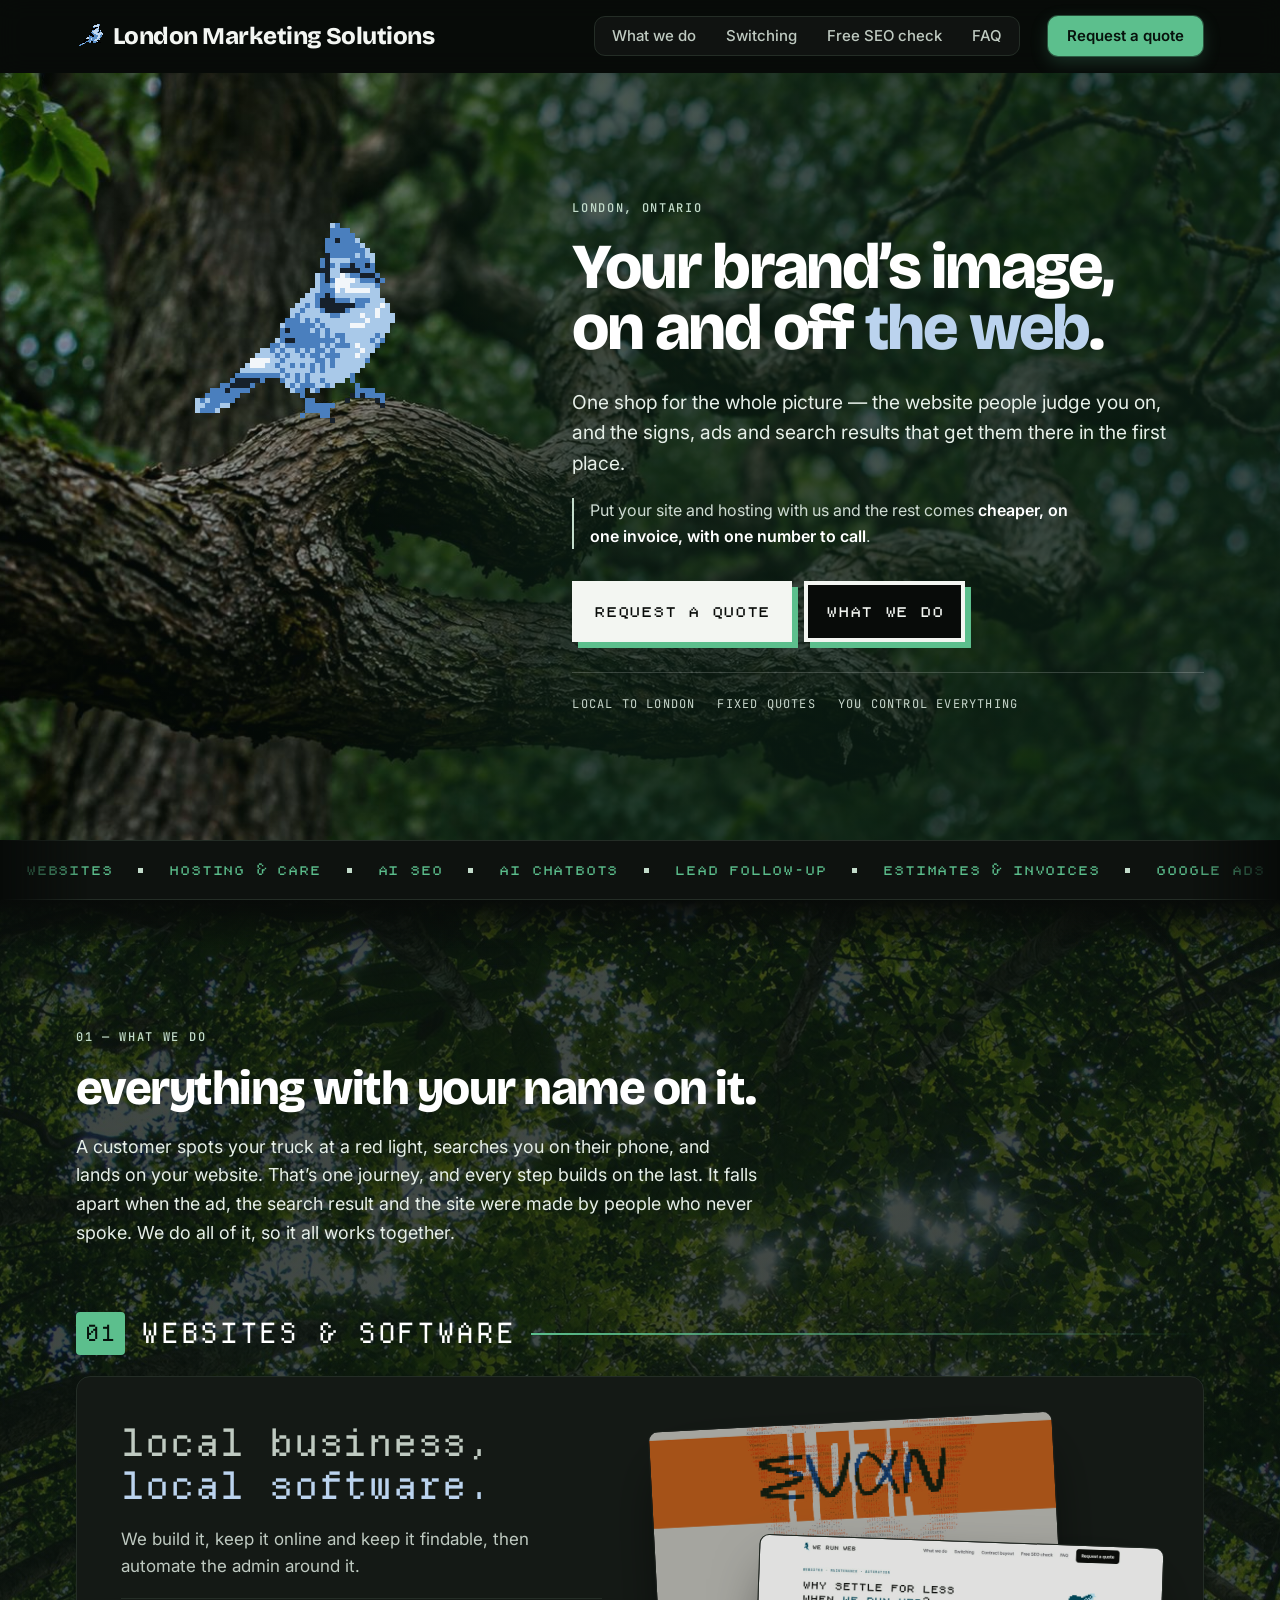
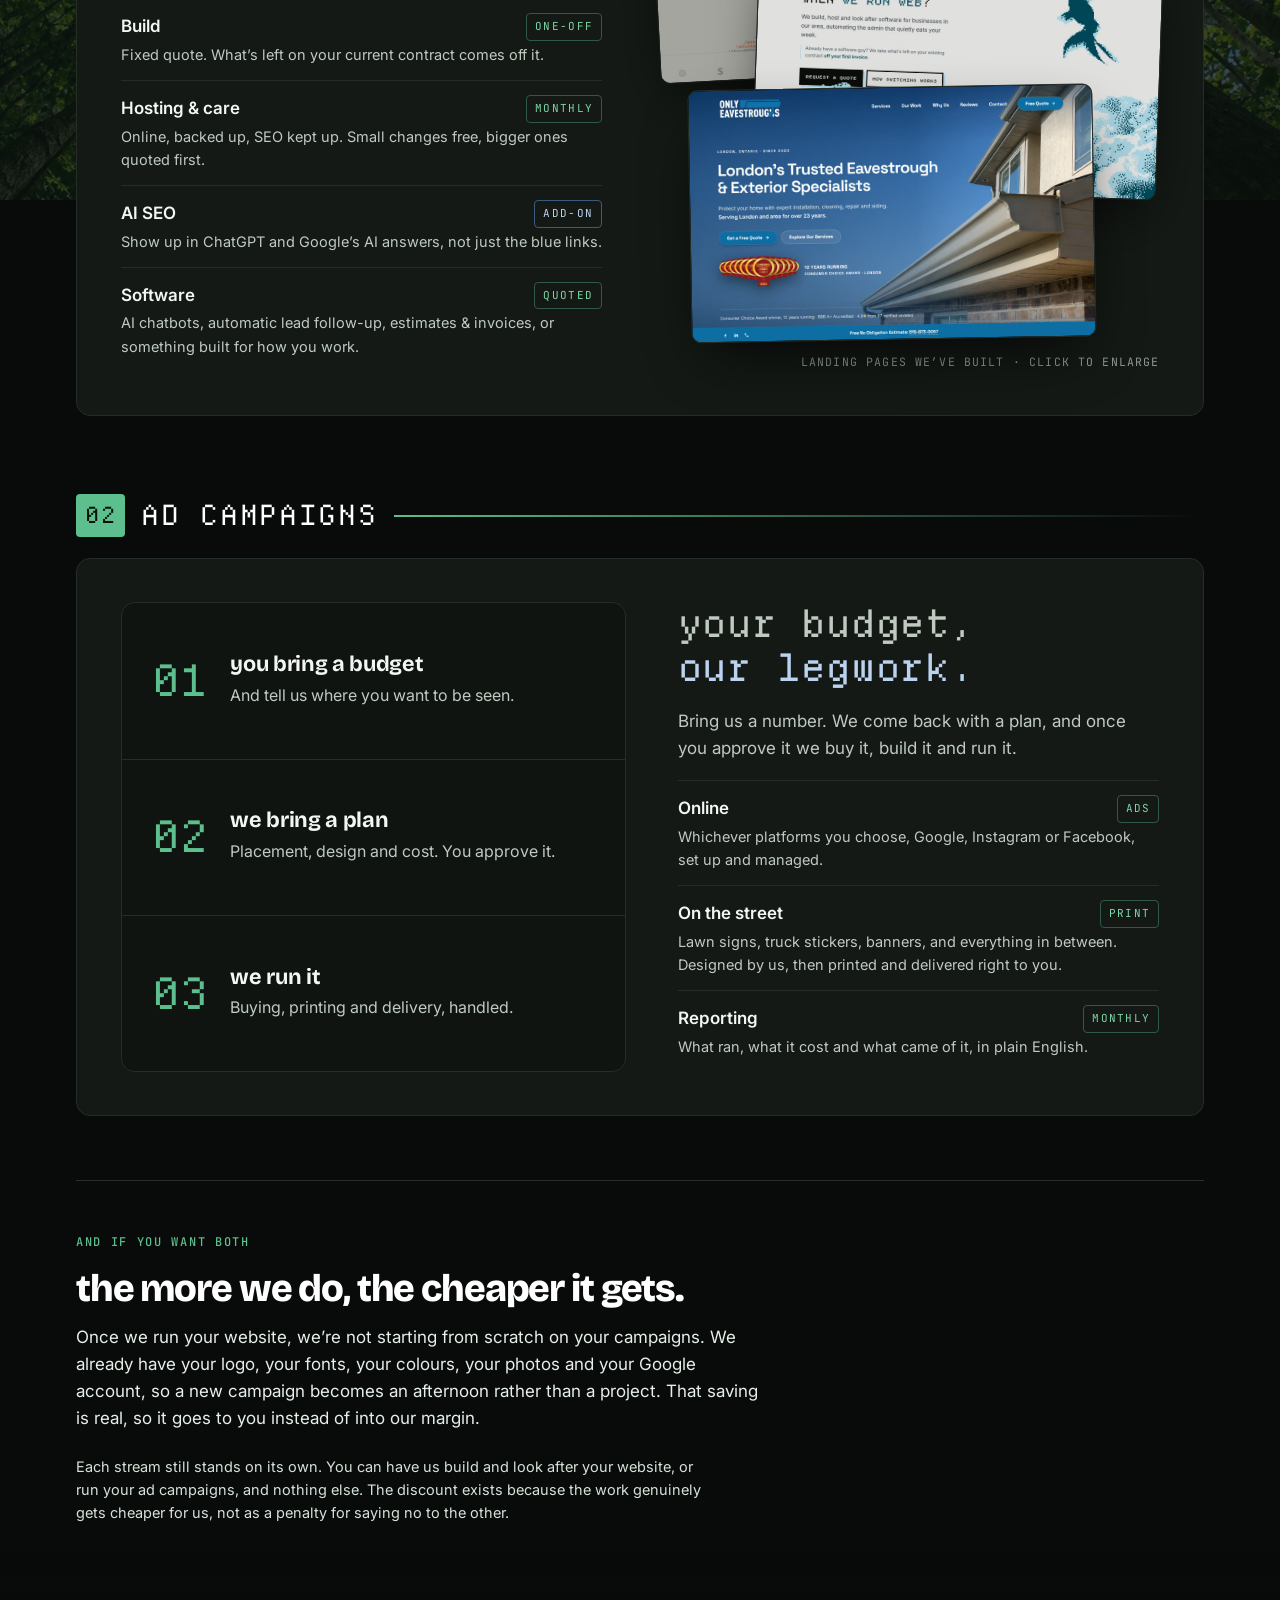
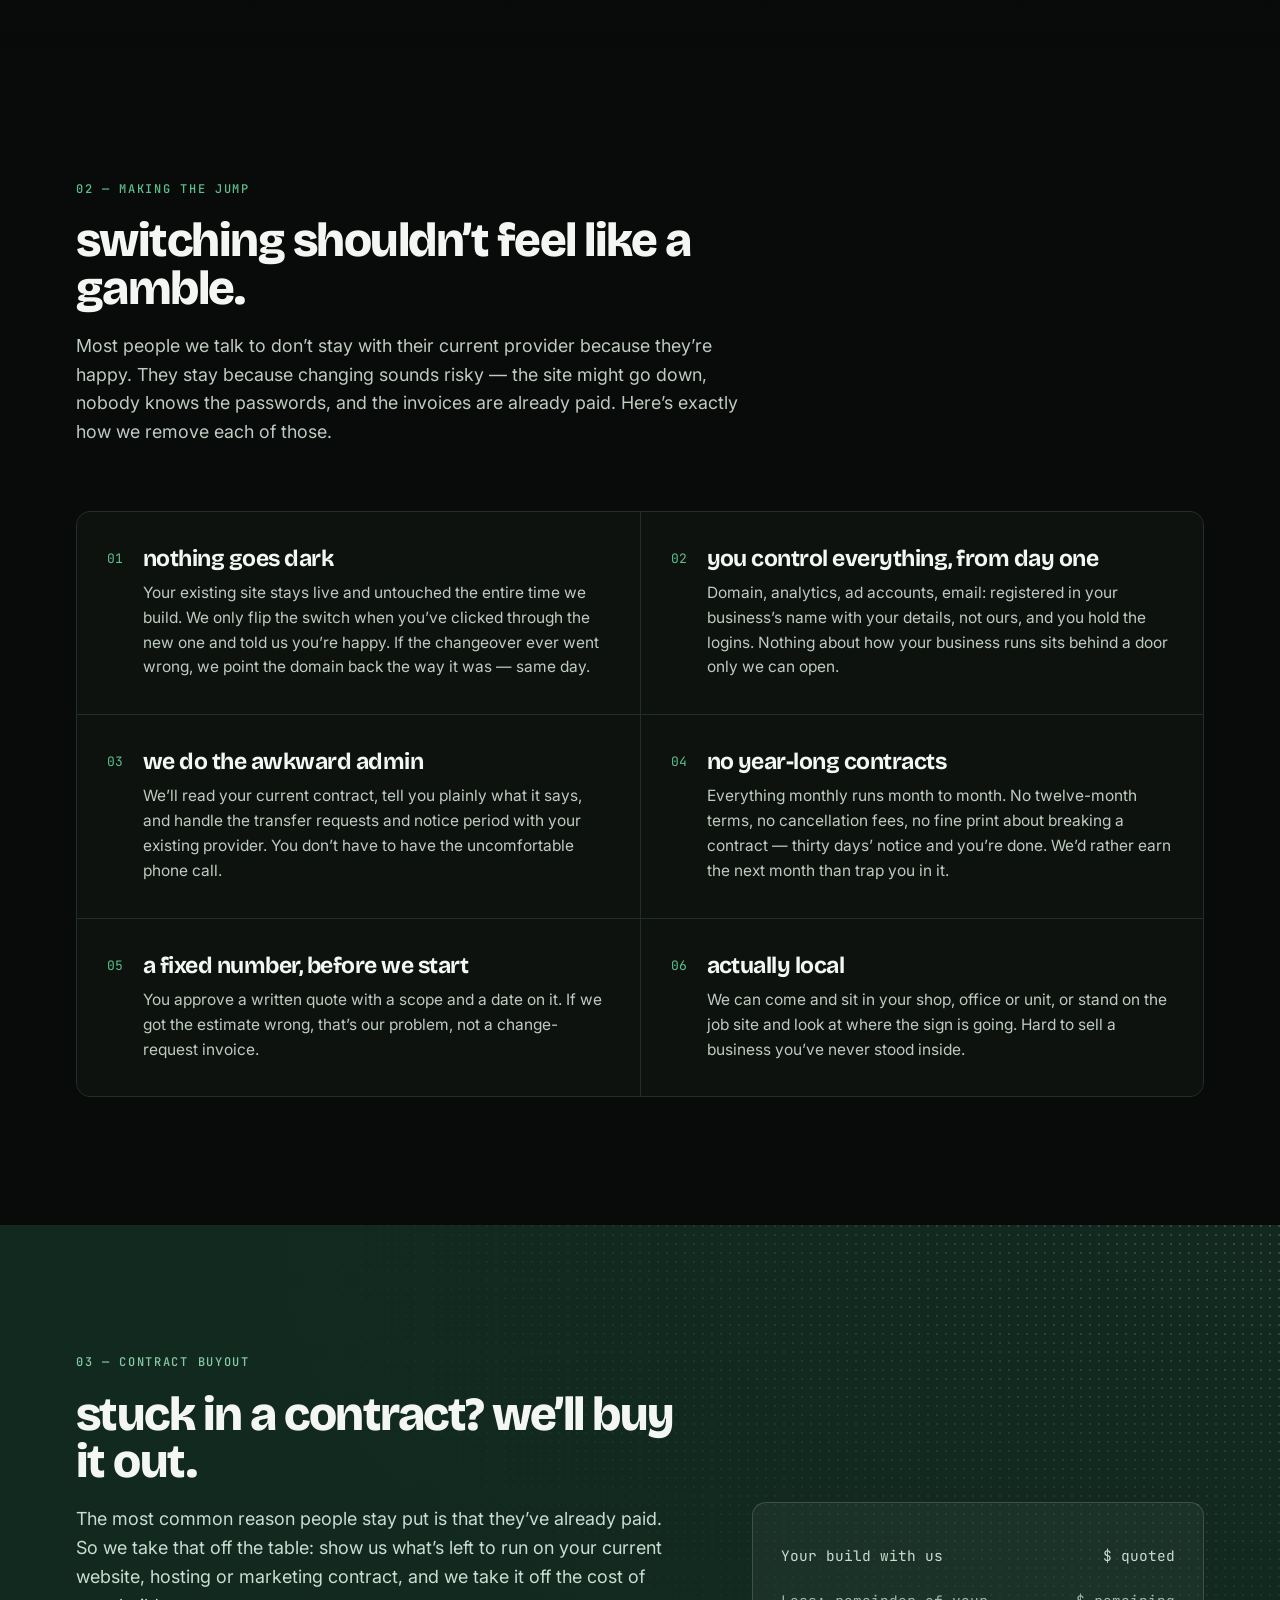
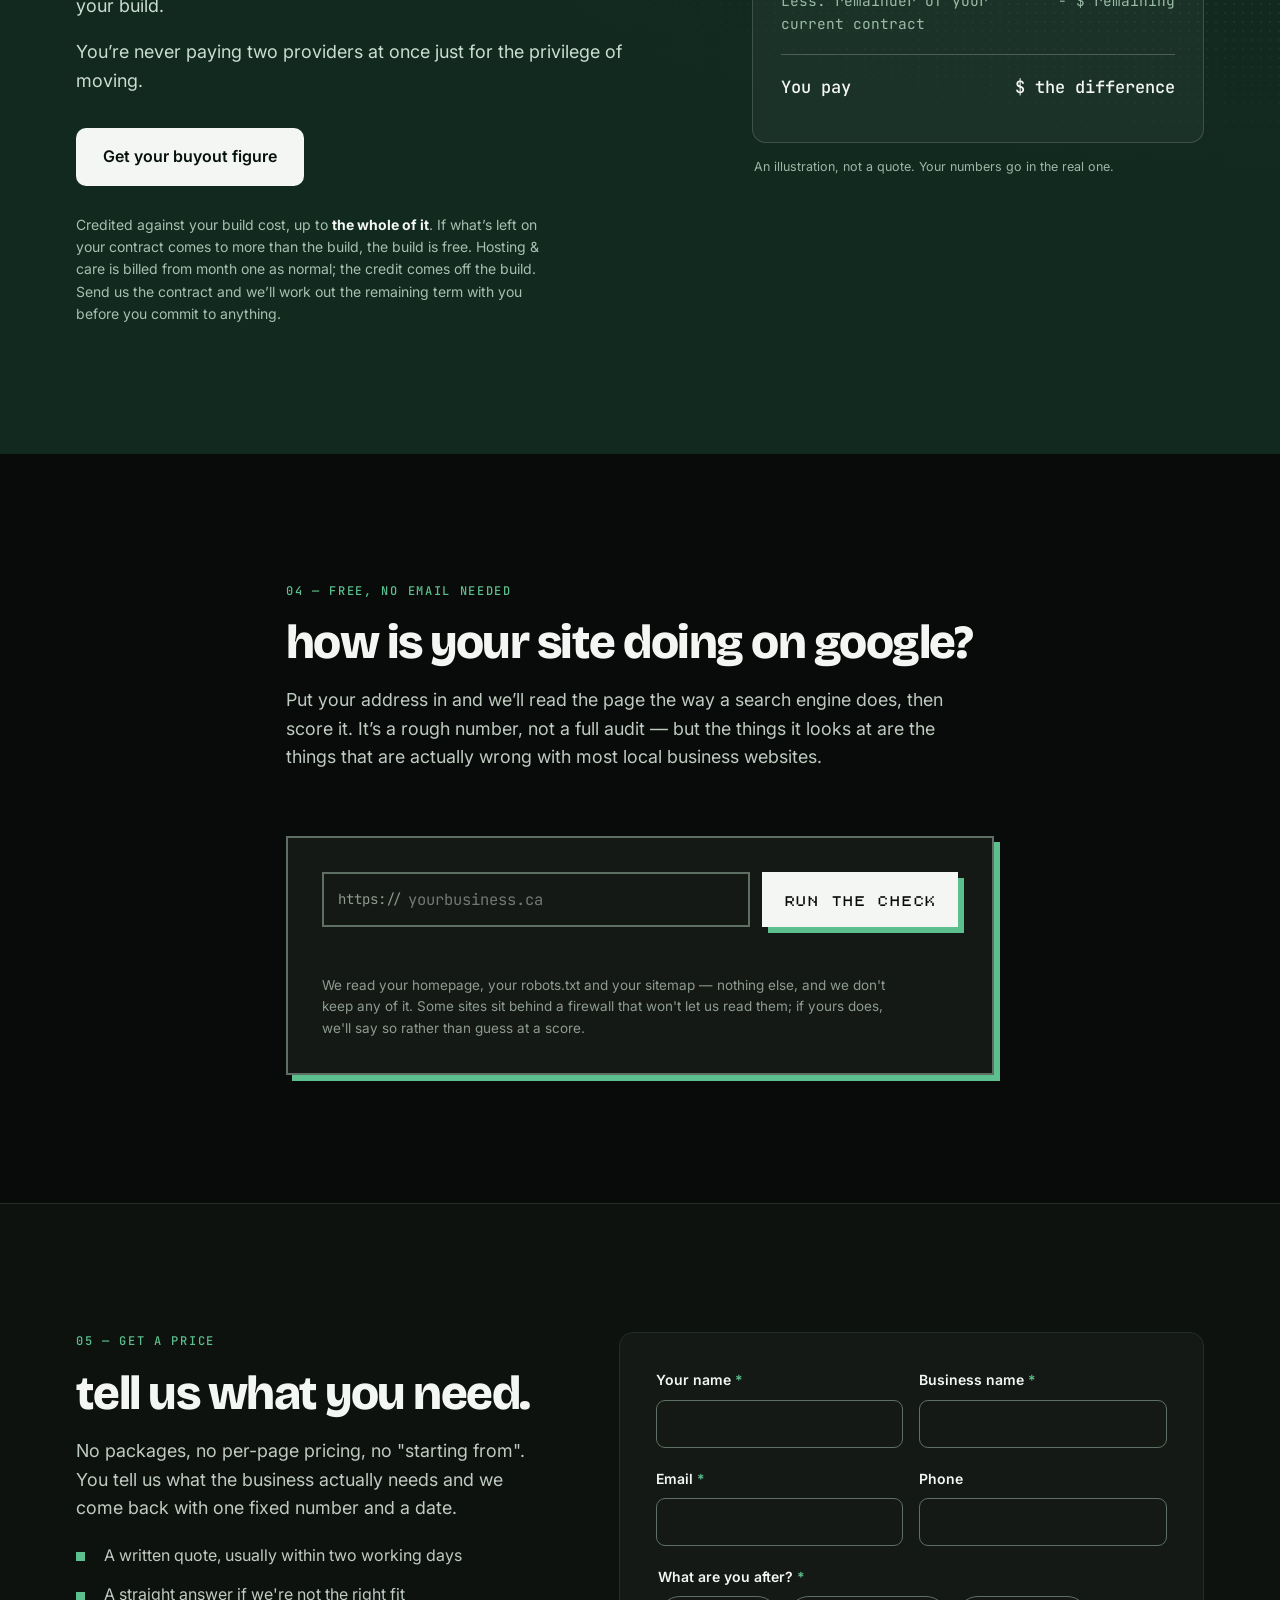
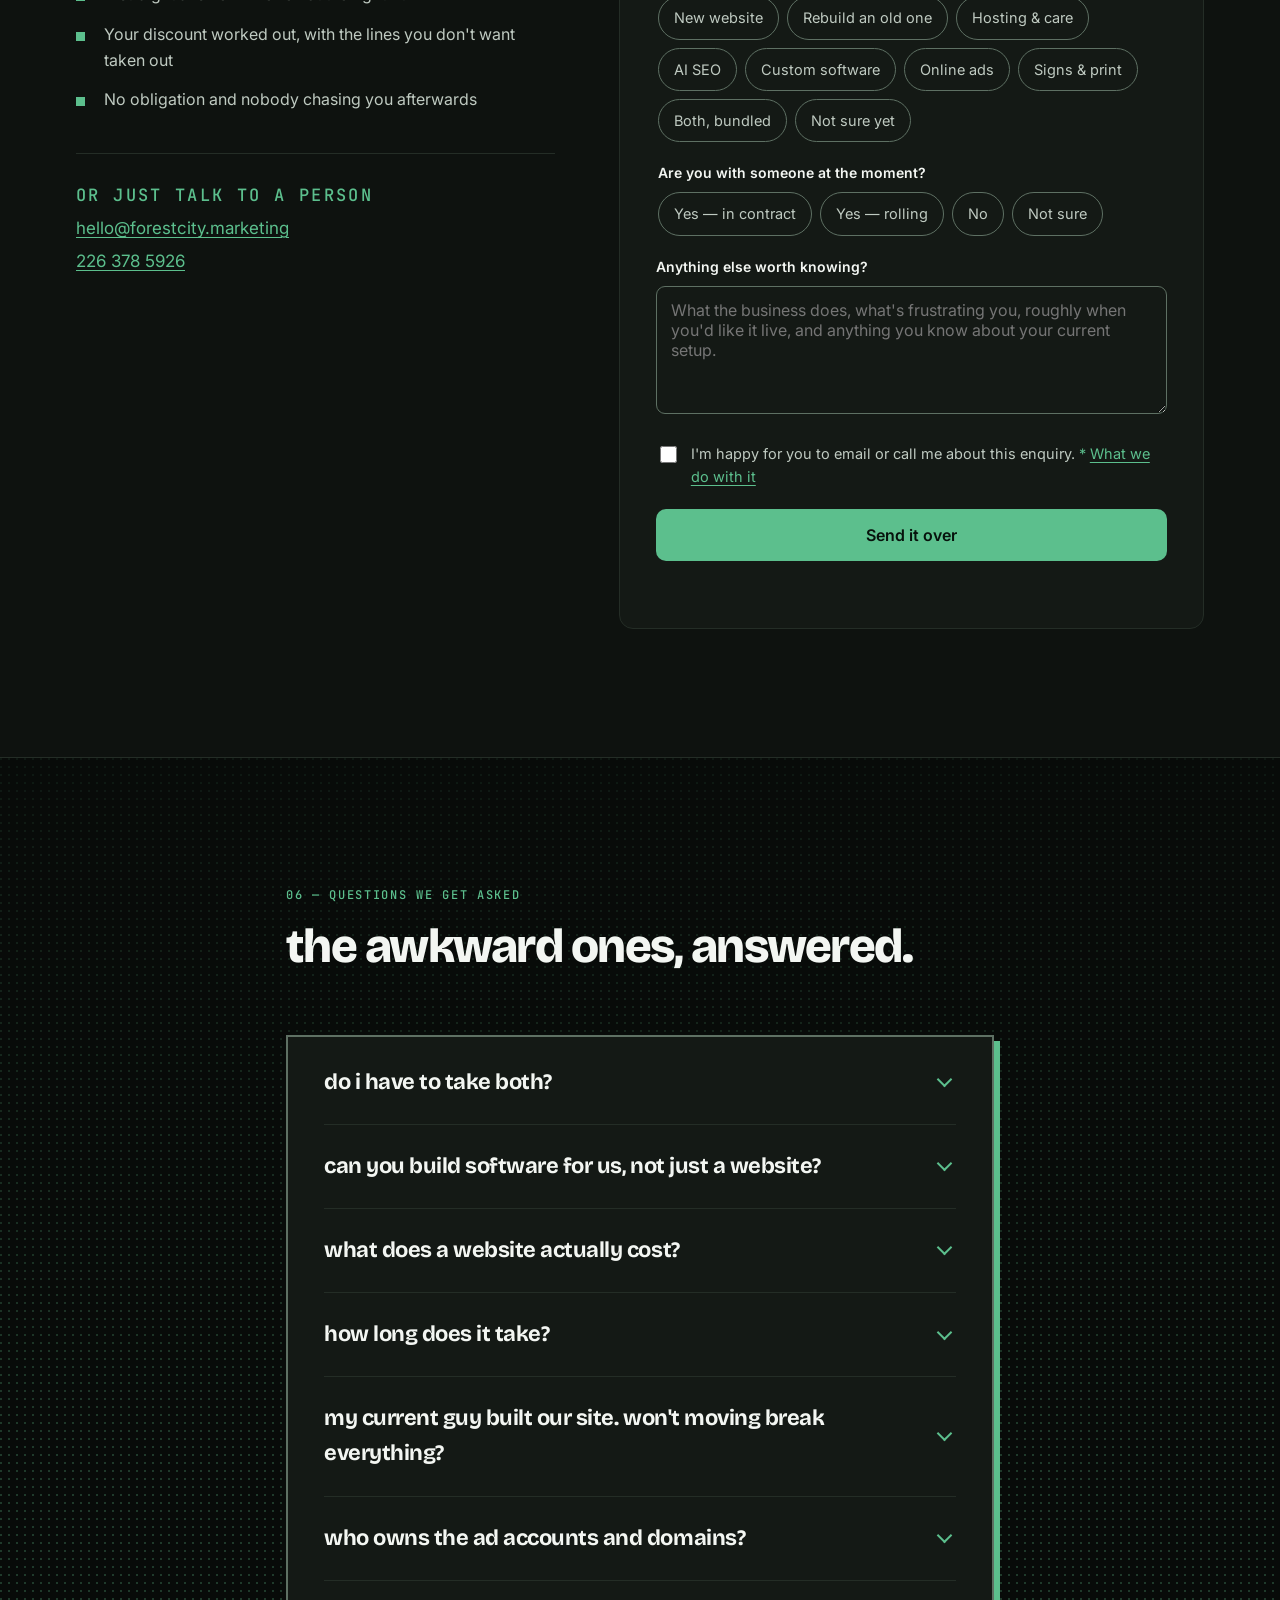
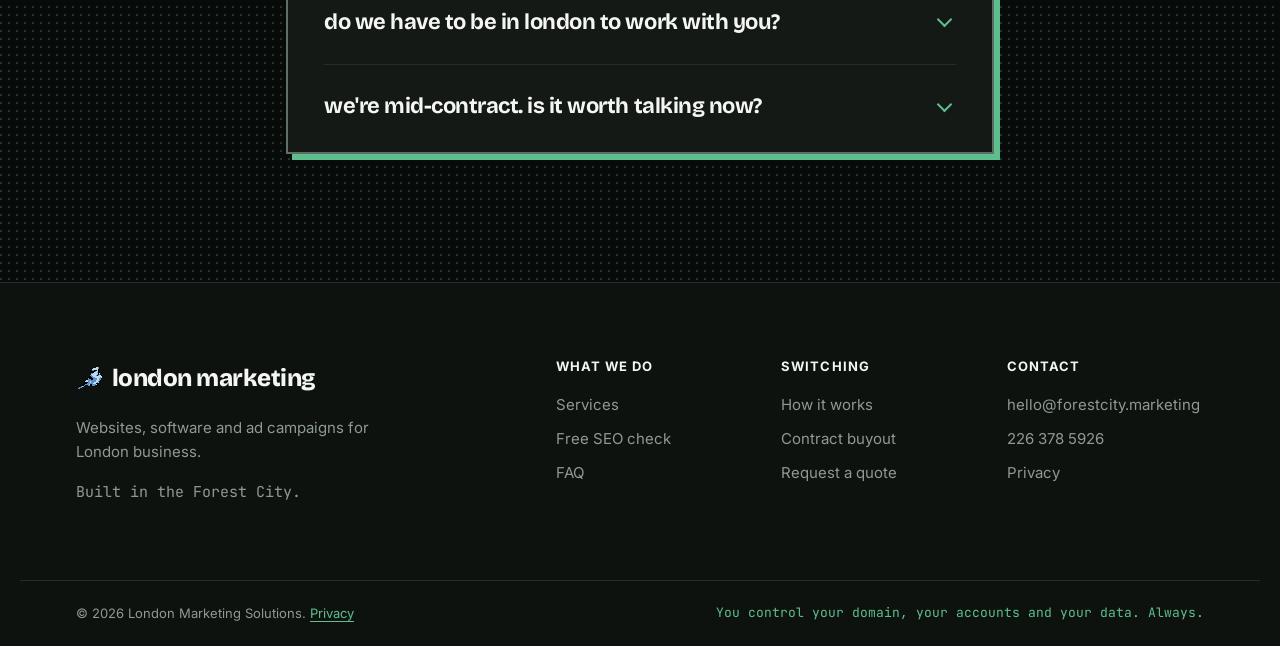
==== index.html @ c3f951a1 "Rebuild "what we do" around the two service streams The five service cards become two labelled strea" ====
<!DOCTYPE html>
<html lang="en">
<head>
<meta charset="utf-8">
<meta name="viewport" content="width=device-width, initial-scale=1">
<title>London Marketing Solutions — Websites, software &amp; ad campaigns in London, Ontario</title>
<meta name="description" content="Websites, hosting and custom software, plus ad campaigns online and on the street. Built and run from London, Ontario.">
<link rel="canonical" href="https://londonmarketingsolutions.ca/">

<meta property="og:title" content="London Marketing Solutions — on and off the web">
<meta property="og:description" content="Websites, hosting and software for London businesses, and the ad campaigns that send people to them, online or on the street. Take both and it gets cheaper.">
<meta property="og:type" content="website">
<meta property="og:url" content="https://londonmarketingsolutions.ca/">
<meta property="og:site_name" content="London Marketing Solutions">
<meta property="og:locale" content="en_CA">
<!-- Built by assets/img/src/make-og.sh, not by hand. The branch photo the
     hero uses, the same veil grade over it, the brand mark read straight out
     of this file's own <svg>, and the wordmark set in Departure Mono. Rerun
     that script if any of those change. -->
<meta property="og:image" content="https://londonmarketingsolutions.ca/assets/img/og.jpg">
<meta property="og:image:width" content="1200">
<meta property="og:image:height" content="630">
<meta property="og:image:alt" content="London Marketing Solutions — a pixel blue jay perched on an oak branch, over the words London Marketing Solutions, London, Ontario.">
<meta name="twitter:card" content="summary_large_image">

<!-- Structured data. The checker further down this page scores other people
     on having this ("Business markup", 8 points) and it would be a poor look
     to fail our own test.

     ProfessionalService rather than LocalBusiness: we go to the client, we do
     not have a shop anyone walks into. For the same reason the address has a
     locality and a province but no street — a service-area business is meant
     to leave the street out rather than publish a home address, and Google
     treats areaServed as the signal that matters.

     SWAP ON INCORPORATION: add "legalName": "London Marketing Solutions Ltd."
     once the certificate is in hand. "name" stays London Marketing Solutions,
     without the "Ltd." — that is the trading name and what people search
     for, and the corporation does not exist yet. -->
<script type="application/ld+json">
{
  "@context": "https://schema.org",
  "@type": "ProfessionalService",
  "@id": "https://londonmarketingsolutions.ca/#business",
  "name": "London Marketing Solutions",
  "description": "Websites, hosting and custom software, plus ad campaigns online and on the street, for businesses in London, Ontario.",
  "url": "https://londonmarketingsolutions.ca/",
  "image": "https://londonmarketingsolutions.ca/assets/img/og.jpg",
  "email": "hello@forestcity.marketing",
  "telephone": "+1-226-378-5926",
  "priceRange": "$$",
  "address": {
    "@type": "PostalAddress",
    "addressLocality": "London",
    "addressRegion": "ON",
    "addressCountry": "CA"
  },
  "areaServed": {
    "@type": "City",
    "name": "London",
    "containedInPlace": { "@type": "AdministrativeArea", "name": "Ontario, Canada" }
  },
  "knowsAbout": [
    "Web design", "Web hosting", "Search engine optimisation", "AI search optimisation",
    "Custom business software", "AI chatbots", "Google Ads", "Social media advertising",
    "Signs and vehicle graphics"
  ],
  "hasOfferCatalog": {
    "@type": "OfferCatalog",
    "name": "What we do",
    "itemListElement": [
      { "@type": "Offer", "itemOffered": { "@type": "Service", "name": "Website design and build" } },
      { "@type": "Offer", "itemOffered": { "@type": "Service", "name": "Hosting and care" } },
      { "@type": "Offer", "itemOffered": { "@type": "Service", "name": "AI SEO" } },
      { "@type": "Offer", "itemOffered": { "@type": "Service", "name": "Custom software and automation" } },
      { "@type": "Offer", "itemOffered": { "@type": "Service", "name": "Online ad campaigns" } },
      { "@type": "Offer", "itemOffered": { "@type": "Service", "name": "Sign and print campaigns" } }
    ]
  }
}
</script>

<link rel="icon" href="data:image/svg+xml,%3Csvg xmlns='http://www.w3.org/2000/svg' viewBox='0 0 26 27'%3E%3Cg fill='%23C2D9F0'%3E%3Crect x='20' y='2' width='2' height='1'/%3E%3Crect x='17' y='3' width='5' height='1'/%3E%3Crect x='16' y='4' width='6' height='1'/%3E%3Crect x='21' y='5' width='1' height='1'/%3E%3Crect x='20' y='6' width='2' height='1'/%3E%3Crect x='18' y='7' width='3' height='1'/%3E%3Crect x='17' y='8' width='5' height='1'/%3E%3Crect x='23' y='8' width='1' height='1'/%3E%3Crect x='15' y='9' width='6' height='1'/%3E%3Crect x='16' y='10' width='4' height='1'/%3E%3Crect x='23' y='10' width='2' height='1'/%3E%3Crect x='17' y='11' width='9' height='1'/%3E%3Crect x='19' y='12' width='5' height='1'/%3E%3Crect x='25' y='12' width='1' height='1'/%3E%3Crect x='21' y='13' width='2' height='1'/%3E%3Crect x='21' y='14' width='2' height='1'/%3E%3Crect x='10' y='15' width='2' height='1'/%3E%3Crect x='20' y='15' width='3' height='1'/%3E%3Crect x='9' y='16' width='3' height='1'/%3E%3Crect x='14' y='16' width='1' height='1'/%3E%3Crect x='20' y='16' width='2' height='1'/%3E%3Crect x='14' y='17' width='1' height='1'/%3E%3Crect x='18' y='17' width='3' height='1'/%3E%3Crect x='22' y='17' width='1' height='1'/%3E%3Crect x='17' y='18' width='3' height='1'/%3E%3Crect x='13' y='19' width='1' height='1'/%3E%3Crect x='20' y='19' width='1' height='1'/%3E%3Crect x='6' y='21' width='1' height='1'/%3E%3C/g%3E%3Cg fill='%235A8FC7'%3E%3Crect x='22' y='2' width='1' height='1'/%3E%3Crect x='22' y='3' width='1' height='1'/%3E%3Crect x='16' y='5' width='2' height='1'/%3E%3Crect x='19' y='6' width='1' height='1'/%3E%3Crect x='21' y='7' width='1' height='1'/%3E%3Crect x='15' y='8' width='2' height='1'/%3E%3Crect x='21' y='9' width='1' height='1'/%3E%3Crect x='23' y='9' width='1' height='1'/%3E%3Crect x='14' y='10' width='2' height='1'/%3E%3Crect x='20' y='10' width='1' height='1'/%3E%3Crect x='22' y='10' width='1' height='1'/%3E%3Crect x='15' y='11' width='2' height='1'/%3E%3Crect x='16' y='12' width='3' height='1'/%3E%3Crect x='24' y='12' width='1' height='1'/%3E%3Crect x='12' y='13' width='1' height='1'/%3E%3Crect x='17' y='13' width='4' height='1'/%3E%3Crect x='23' y='13' width='2' height='1'/%3E%3Crect x='12' y='14' width='3' height='1'/%3E%3Crect x='17' y='14' width='4' height='1'/%3E%3Crect x='23' y='14' width='2' height='1'/%3E%3Crect x='12' y='15' width='8' height='1'/%3E%3Crect x='23' y='15' width='1' height='1'/%3E%3Crect x='12' y='16' width='2' height='1'/%3E%3Crect x='15' y='16' width='5' height='1'/%3E%3Crect x='22' y='16' width='1' height='1'/%3E%3Crect x='12' y='17' width='2' height='1'/%3E%3Crect x='15' y='17' width='3' height='1'/%3E%3Crect x='21' y='17' width='1' height='1'/%3E%3Crect x='11' y='18' width='6' height='1'/%3E%3Crect x='9' y='19' width='4' height='1'/%3E%3Crect x='16' y='19' width='4' height='1'/%3E%3Crect x='8' y='20' width='1' height='1'/%3E%3Crect x='12' y='20' width='2' height='1'/%3E%3Crect x='16' y='20' width='3' height='1'/%3E%3Crect x='5' y='21' width='1' height='1'/%3E%3Crect x='7' y='21' width='1' height='1'/%3E%3Crect x='3' y='22' width='3' height='1'/%3E%3Crect x='2' y='23' width='2' height='1'/%3E%3C/g%3E%3Cg fill='%23000000'%3E%3Crect x='22' y='4' width='1' height='1'/%3E%3Crect x='18' y='5' width='3' height='1'/%3E%3Crect x='22' y='5' width='1' height='1'/%3E%3Crect x='15' y='6' width='4' height='1'/%3E%3Crect x='22' y='6' width='1' height='1'/%3E%3Crect x='14' y='7' width='4' height='1'/%3E%3Crect x='22' y='7' width='1' height='1'/%3E%3Crect x='22' y='8' width='1' height='1'/%3E%3Crect x='22' y='9' width='1' height='1'/%3E%3Crect x='21' y='10' width='1' height='1'/%3E%3Crect x='13' y='11' width='2' height='1'/%3E%3Crect x='12' y='12' width='4' height='1'/%3E%3Crect x='13' y='13' width='4' height='1'/%3E%3Crect x='11' y='14' width='1' height='1'/%3E%3Crect x='15' y='14' width='2' height='1'/%3E%3Crect x='8' y='17' width='4' height='1'/%3E%3Crect x='7' y='18' width='4' height='1'/%3E%3Crect x='20' y='18' width='2' height='1'/%3E%3Crect x='6' y='19' width='3' height='1'/%3E%3Crect x='14' y='19' width='2' height='1'/%3E%3Crect x='21' y='19' width='1' height='1'/%3E%3Crect x='5' y='20' width='3' height='1'/%3E%3Crect x='14' y='20' width='2' height='1'/%3E%3Crect x='20' y='20' width='4' height='1'/%3E%3Crect x='3' y='21' width='2' height='1'/%3E%3C/g%3E%3C/svg%3E">

<link rel="preconnect" href="https://fonts.googleapis.com">
<link rel="preconnect" href="https://fonts.gstatic.com" crossorigin>
<link href="https://fonts.googleapis.com/css2?family=Inter:wght@400;500;600;700&family=Bricolage+Grotesque:opsz,wght@12..96,400..800&family=JetBrains+Mono:wght@400;500&display=swap" rel="stylesheet">

<link rel="stylesheet" href="assets/css/styles.css">
</head>
<body>

<!-- The brand links point here. This has to sit above .nav, not on the hero:
     the hero starts below the sticky header, so scrolling it to the top of the
     viewport left the header's worth of page still above you. -->
<span id="top"></span>

<a class="skip" href="#main">Skip to content</a>

<!-- ─────────────────────────  NAV  ───────────────────────── -->
<header class="nav" id="nav">
  <div class="wrap nav__inner">
    <a class="brand" href="#top" aria-label="London Marketing Solutions, home">
      <!-- jay-left.png, downsampled to 26 cells and split on luminance into
           three inks at 0.50 / 0.62. Deliberately NOT dithered, unlike the
           hero: at 26 cells the error diffusion is wider than the bird's
           features and the whole mark collapses into speckle. Solid blocks.
           Built by assets/img/src/mark2svg.js, which writes this svg, the
           footer's copy, the other two pages, the favicon and the card's
           mark.svg from one pass — do not hand-edit the rects. -->
      <svg class="brand__mark" viewBox="0 0 26 27" aria-hidden="true" shape-rendering="crispEdges">
        <g fill="var(--jay-mid)">
          <rect x="20" y="2" width="2" height="1"/><rect x="17" y="3" width="5" height="1"/><rect x="16" y="4" width="6" height="1"/>
          <rect x="21" y="5" width="1" height="1"/><rect x="20" y="6" width="2" height="1"/><rect x="18" y="7" width="3" height="1"/>
          <rect x="17" y="8" width="5" height="1"/><rect x="23" y="8" width="1" height="1"/><rect x="15" y="9" width="6" height="1"/>
          <rect x="16" y="10" width="4" height="1"/><rect x="23" y="10" width="2" height="1"/><rect x="17" y="11" width="9" height="1"/>
          <rect x="19" y="12" width="5" height="1"/><rect x="25" y="12" width="1" height="1"/><rect x="21" y="13" width="2" height="1"/>
          <rect x="21" y="14" width="2" height="1"/><rect x="10" y="15" width="2" height="1"/><rect x="20" y="15" width="3" height="1"/>
          <rect x="9" y="16" width="3" height="1"/><rect x="14" y="16" width="1" height="1"/><rect x="20" y="16" width="2" height="1"/>
          <rect x="14" y="17" width="1" height="1"/><rect x="18" y="17" width="3" height="1"/><rect x="22" y="17" width="1" height="1"/>
          <rect x="17" y="18" width="3" height="1"/><rect x="13" y="19" width="1" height="1"/><rect x="20" y="19" width="1" height="1"/>
          <rect x="6" y="21" width="1" height="1"/>
        </g>
        <g fill="var(--jay)">
          <rect x="22" y="2" width="1" height="1"/><rect x="22" y="3" width="1" height="1"/><rect x="16" y="5" width="2" height="1"/>
          <rect x="19" y="6" width="1" height="1"/><rect x="21" y="7" width="1" height="1"/><rect x="15" y="8" width="2" height="1"/>
          <rect x="21" y="9" width="1" height="1"/><rect x="23" y="9" width="1" height="1"/><rect x="14" y="10" width="2" height="1"/>
          <rect x="20" y="10" width="1" height="1"/><rect x="22" y="10" width="1" height="1"/><rect x="15" y="11" width="2" height="1"/>
          <rect x="16" y="12" width="3" height="1"/><rect x="24" y="12" width="1" height="1"/><rect x="12" y="13" width="1" height="1"/>
          <rect x="17" y="13" width="4" height="1"/><rect x="23" y="13" width="2" height="1"/><rect x="12" y="14" width="3" height="1"/>
          <rect x="17" y="14" width="4" height="1"/><rect x="23" y="14" width="2" height="1"/><rect x="12" y="15" width="8" height="1"/>
          <rect x="23" y="15" width="1" height="1"/><rect x="12" y="16" width="2" height="1"/><rect x="15" y="16" width="5" height="1"/>
          <rect x="22" y="16" width="1" height="1"/><rect x="12" y="17" width="2" height="1"/><rect x="15" y="17" width="3" height="1"/>
          <rect x="21" y="17" width="1" height="1"/><rect x="11" y="18" width="6" height="1"/><rect x="9" y="19" width="4" height="1"/>
          <rect x="16" y="19" width="4" height="1"/><rect x="8" y="20" width="1" height="1"/><rect x="12" y="20" width="2" height="1"/>
          <rect x="16" y="20" width="3" height="1"/><rect x="5" y="21" width="1" height="1"/><rect x="7" y="21" width="1" height="1"/>
          <rect x="3" y="22" width="3" height="1"/><rect x="2" y="23" width="2" height="1"/>
        </g>
        <g fill="var(--jay-dark)">
          <rect x="22" y="4" width="1" height="1"/><rect x="18" y="5" width="3" height="1"/><rect x="22" y="5" width="1" height="1"/>
          <rect x="15" y="6" width="4" height="1"/><rect x="22" y="6" width="1" height="1"/><rect x="14" y="7" width="4" height="1"/>
          <rect x="22" y="7" width="1" height="1"/><rect x="22" y="8" width="1" height="1"/><rect x="22" y="9" width="1" height="1"/>
          <rect x="21" y="10" width="1" height="1"/><rect x="13" y="11" width="2" height="1"/><rect x="12" y="12" width="4" height="1"/>
          <rect x="13" y="13" width="4" height="1"/><rect x="11" y="14" width="1" height="1"/><rect x="15" y="14" width="2" height="1"/>
          <rect x="8" y="17" width="4" height="1"/><rect x="7" y="18" width="4" height="1"/><rect x="20" y="18" width="2" height="1"/>
          <rect x="6" y="19" width="3" height="1"/><rect x="14" y="19" width="2" height="1"/><rect x="21" y="19" width="1" height="1"/>
          <rect x="5" y="20" width="3" height="1"/><rect x="14" y="20" width="2" height="1"/><rect x="20" y="20" width="4" height="1"/>
          <rect x="3" y="21" width="2" height="1"/>
        </g>
      </svg>
      <span class="brand__word">London Marketing Solutions</span>
    </a>

    <nav class="nav__links" aria-label="Primary">
      <a href="#services">What we do</a>
      <a href="#switch">Switching</a>
      <a href="#check">Free SEO check</a>
      <a href="#faq">FAQ</a>
    </nav>

    <a class="btn btn--solid btn--sm nav__cta" href="#quote">Request a quote</a>

    <button class="nav__toggle" aria-expanded="false" aria-controls="nav-mobile" aria-label="Menu">
      <span></span><span></span><span></span>
    </button>
  </div>
  <div class="nav__mobile" id="nav-mobile" hidden>
    <a href="#services">What we do</a>
    <a href="#switch">Switching</a>
    <a href="#check">Free SEO check</a>
    <a href="#faq">FAQ</a>
    <a class="btn btn--solid" href="#quote">Request a quote</a>
  </div>
</header>

<main id="main">

<!-- ─────────────────────────  HERO  ───────────────────────── -->
<section class="hero">
  <!-- The branch is a photograph and stays one: only the bird is dithered.
       bird.js reads this img's natural size and its object-position to work
       out where the perch point on the limb has landed, so the jay keeps
       its footing at every viewport. -->
  <div class="hero__art" aria-hidden="true">
    <img class="hero__photo"
         src="assets/img/branch-1400.jpg"
         srcset="assets/img/branch-900.jpg 900w,
                 assets/img/branch-1400.jpg 1400w,
                 assets/img/branch-1672.jpg 1672w"
         sizes="100vw"
         width="1672" height="941"
         alt="" fetchpriority="high" decoding="async">
    <div class="hero__veil"></div>
    <canvas id="bird" class="hero__bird"></canvas>
  </div>

  <div class="wrap hero__inner">
    <div class="hero__copy">
      <p class="kicker">London, Ontario</p>

      <h1 class="hero__title">
        Your brand&rsquo;s image,<br>
        on and off <span class="hero__title-accent">the web</span>.
      </h1>

      <p class="hero__sub">
        One shop for the whole picture &mdash; the website people judge you on, and
        the signs, ads and search results that get them there in the first place.
      </p>

      <p class="hero__sub hero__sub--muted">
        Put your site and hosting with us and the rest comes <strong>cheaper, on one
        invoice, with one number to call</strong>.
      </p>

      <div class="hero__cta">
        <a class="btn btn--pixel" href="#quote">Request a quote</a>
        <a class="btn btn--pixel btn--pixel-ghost" href="#services">What we do</a>
      </div>

      <p class="hero__marks">
        <span>Local to London</span>
        <span>Fixed quotes</span>
        <span>You control everything</span>
      </p>
    </div>
  </div>
</section>

<!-- ─────────────────────────  TICKER  ─────────────────────────
     Sits in the seam between two photographs. The hero used to fade out
     over 120px and the canopy fade in over 150px, which put 270px of dead
     black between them; a solid rail with a hard edge top and bottom is a
     deliberate join instead of a smudged one.

     aria-hidden: it is a moving, duplicated list of the services that are
     spelled out properly in the section directly below. Announcing it would
     be reading the same thing twice, the second time in a loop.

     NOT a "trusted by" logo wall. That needs clients, and there are none
     yet — putting logos here would be claiming work that has not happened.
     When there are real ones, this is the strip to swap them into. -->
<div class="ticker" aria-hidden="true">
  <div class="ticker__track">
    <div class="ticker__row">
        <span class="ticker__item">websites</span>
        <span class="ticker__item">hosting &amp; care</span>
        <span class="ticker__item">ai seo</span>
        <span class="ticker__item">ai chatbots</span>
        <span class="ticker__item">lead follow-up</span>
        <span class="ticker__item">estimates &amp; invoices</span>
        <span class="ticker__item">google ads</span>
        <span class="ticker__item">instagram &amp; facebook</span>
        <span class="ticker__item">lawn signs</span>
        <span class="ticker__item">truck stickers</span>
        <span class="ticker__item">banners</span>
    </div>
    <div class="ticker__row">
        <span class="ticker__item">websites</span>
        <span class="ticker__item">hosting &amp; care</span>
        <span class="ticker__item">ai seo</span>
        <span class="ticker__item">ai chatbots</span>
        <span class="ticker__item">lead follow-up</span>
        <span class="ticker__item">estimates &amp; invoices</span>
        <span class="ticker__item">google ads</span>
        <span class="ticker__item">instagram &amp; facebook</span>
        <span class="ticker__item">lawn signs</span>
        <span class="ticker__item">truck stickers</span>
        <span class="ticker__item">banners</span>
    </div>
  </div>
</div>

<!-- ─────────────────────────  SERVICES  ───────────────────────── -->
<section class="section section--canopy" id="services">
  <!-- The canopy, under a green filter. Same treatment as the hero: the
       photograph stays a photograph and a graded veil goes over it, so the
       text has something consistent to sit on.
       Master in assets/img/src/canopy-original.png. -->
  <div class="section__art" aria-hidden="true">
    <div class="section__stick">
      <img class="section__photo"
           src="assets/img/canopy-1000.jpg"
           srcset="assets/img/canopy-1000.jpg 1000w,
                   assets/img/canopy-1537.jpg 1537w"
           sizes="100vw" width="1537" height="1023"
           alt="" loading="lazy" decoding="async">
      <div class="section__veil"></div>
    </div>
  </div>
  <div class="wrap">
    <header class="section__head">
      <p class="kicker">01 &mdash; What we do</p>
      <h2 class="section__title">everything with your name on it.</h2>
      <p class="section__lead">
        A customer spots your truck at a red light, searches you on their phone, and lands
        on your website. That&rsquo;s one journey, and every step builds on the last. It falls
        apart when the ad, the search result and the site were made by people who never
        spoke. We do all of it, so it all works together.
      </p>
    </header>

    <!-- Two streams, because that is how the work is actually sold: the
         website and the software behind it (built once, then looked after
         monthly), and ad campaigns (a budget in, a plan back). Each gets its
         own labelled box and both are always on the page - an earlier tabbed
         version hid the second stream behind a click most people would miss.

         The screenshot pile is driven by assets/js/work.js. To swap a piece
         of work: a 960x600 crop as work-<name>.jpg for the card, the full
         frame at 1440 wide as work-<name>-1440.jpg for the enlarged view,
         then the card's data-title and data-note. -->
    <!-- ── stream 01 ── -->
    <div class="stream">
      <p class="stream__label"><b>01</b> websites &amp; software</p>
      <div class="stream__box">
        <div>
          <p class="stream__pixel">local business,<br><em>local software.</em></p>
          <p>We build it, keep it online and keep it findable, then automate the admin around it.</p>
          <ul class="stream__list">
            <li><b>Build</b><span class="tag">one-off</span><small>Fixed quote. What&rsquo;s left on your current contract comes off it.</small></li>
            <li><b>Hosting &amp; care</b><span class="tag">monthly</span><small>Online, backed up, SEO kept up. Small changes free, bigger ones quoted first.</small></li>
            <li><b>AI SEO</b><span class="tag tag--add">add-on</span><small>Show up in ChatGPT and Google&rsquo;s AI answers, not just the blue links.</small></li>
            <li><b>Software</b><span class="tag">quoted</span><small>AI chatbots, automatic lead follow-up, estimates &amp; invoices, or something built for how you work.</small></li>
          </ul>
        </div>
        <figure class="stack stream__art">
          <div class="stack__stage">
            <button class="stack__card" type="button" data-slot="0" data-full="assets/img/work-portfolio-1440.jpg" data-title="Portfolio" data-note="A personal site with an ASCII-art headshot hero">
              <img src="assets/img/work-portfolio.jpg" width="960" height="600" alt="Enlarge: a portfolio site with an ASCII-art headshot under a bold orange banner" loading="lazy">
            </button>
            <button class="stack__card" type="button" data-slot="1" data-full="assets/img/work-wrw-1440.jpg" data-title="We Run Web" data-note="A software landing page with an animated pixel hero">
              <img src="assets/img/work-wrw.jpg" width="960" height="600" alt="Enlarge: a software company landing page with an animated pixel-art hero" loading="lazy">
            </button>
            <button class="stack__card" type="button" data-slot="2" data-full="assets/img/work-oe-1440.jpg" data-title="Only Eavestroughs" data-note="Client site, London">
              <img src="assets/img/work-oe.jpg" width="960" height="600" alt="Enlarge: Only Eavestroughs, a London eavestrough company&rsquo;s website" loading="lazy">
            </button>
          </div>
          <figcaption>Landing pages we&rsquo;ve built &middot; click to enlarge</figcaption>
        </figure>
      </div>
    </div>

    <!-- ── stream 02 ── -->
    <div class="stream stream--flip">
      <p class="stream__label"><b>02</b> ad campaigns</p>
      <div class="stream__box">
        <div>
          <p class="stream__pixel">your budget,<br><em>our legwork.</em></p>
          <p>Bring us a number. We come back with a plan, and once you approve it we buy it, build it and run it.</p>
          <ul class="stream__list">
            <li><b>Online</b><span class="tag">ads</span><small>Whichever platforms you choose, Google, Instagram or Facebook, set up and managed.</small></li>
            <li><b>On the street</b><span class="tag">print</span><small>Lawn signs, truck stickers, banners, and everything in between. Designed by us, then printed and delivered right to you.</small></li>
            <li><b>Reporting</b><span class="tag">monthly</span><small>What ran, what it cost and what came of it, in plain English.</small></li>
          </ul>
        </div>
        <ol class="flow stream__art">
          <li><span class="n">01</span><h4>you bring a budget</h4><p>And tell us where you want to be seen.</p></li>
          <li><span class="n">02</span><h4>we bring a plan</h4><p>Placement, design and cost. You approve it.</p></li>
          <li><span class="n">03</span><h4>we run it</h4><p>Buying, printing and delivery, handled.</p></li>
        </ol>
      </div>
    </div>

    <!-- Bundling, folded into "what we do" rather than owning a section of
         its own. It is a pricing note on the services above it, not a
         separate pitch, and it reads better sitting under them.

         It deliberately quotes NO numbers. A discount ladder printed on the
         page has to be honoured exactly as printed, and it invites people
         to price themselves rather than talk to you — which is the opposite
         of what the quote form is for. -->
    <div class="tiers">
      <div class="tiers__head">
        <p class="kicker">And if you want both</p>
        <h3 class="tiers__title">the more we do, the cheaper it gets.</h3>
        <p class="tiers__lead">
          Once we run your website, we&rsquo;re not starting from scratch on your campaigns.
          We already have your logo, your fonts, your colours, your photos and your Google
          account, so a new campaign becomes an afternoon rather than a project. That saving
          is real, so it goes to you instead of into our margin.
        </p>
      </div>
      <p class="tiers__foot">
        Each stream still stands on its own. You can have us build and look after your
        website, or run your ad campaigns, and nothing else. The discount exists because the
        work genuinely gets cheaper for us, not as a penalty for saying no to the other.
      </p>
    </div>
  </div>
</section>

<!-- The enlarged view for the screenshot pile in #services. A <dialog>, so
     Esc, focus trapping and the backdrop come from the browser. -->
<dialog class="shot-view" id="shot-view" aria-label="Landing page, enlarged">
  <img alt="">
  <div class="shot-view__bar">
    <p><b></b><span></span></p>
    <button type="button" data-step="-1" aria-label="Previous page">&larr;</button>
    <button type="button" data-step="1" aria-label="Next page">&rarr;</button>
    <button type="button" data-close>Close</button>
  </div>
</dialog>

<!-- ─────────────────────────  THE SWITCH  ───────────────────────── -->
<section class="section" id="switch">
  <div class="wrap">
    <header class="section__head">
      <p class="kicker">02 &mdash; Making the jump</p>
      <h2 class="section__title">switching shouldn&rsquo;t feel like a gamble.</h2>
      <p class="section__lead">
        Most people we talk to don&rsquo;t stay with their current provider because
        they&rsquo;re happy. They stay because changing sounds risky &mdash; the site
        might go down, nobody knows the passwords, and the invoices are already paid.
        Here&rsquo;s exactly how we remove each of those.
      </p>
    </header>

    <ol class="switch-list">
      <li class="switch-item">
        <span class="switch-item__n">01</span>
        <div>
          <h3>nothing goes dark</h3>
          <p>
            Your existing site stays live and untouched the entire time we build. We only
            flip the switch when you&rsquo;ve clicked through the new one and told us
            you&rsquo;re happy. If the changeover ever went wrong, we point the domain
            back the way it was &mdash; same day.
          </p>
        </div>
      </li>

      <li class="switch-item">
        <span class="switch-item__n">02</span>
        <div>
          <h3>you control everything, from day one</h3>
          <p>
            Domain, analytics, ad accounts, email: registered in your business&rsquo;s
            name with your details, not ours, and you hold the logins.
            Nothing about how your business runs sits behind a door only we can open.
          </p>
        </div>
      </li>

      <li class="switch-item">
        <span class="switch-item__n">03</span>
        <div>
          <h3>we do the awkward admin</h3>
          <p>
            We&rsquo;ll read your current contract, tell you plainly what it says, and
            handle the transfer requests and notice period with your existing provider.
            You don&rsquo;t have to have the uncomfortable phone call.
          </p>
        </div>
      </li>

      <li class="switch-item">
        <span class="switch-item__n">04</span>
        <div>
          <h3>no year-long contracts</h3>
          <p>
            Everything monthly runs month to month. No twelve-month terms, no
            cancellation fees, no fine print about breaking a contract &mdash; thirty
            days&rsquo; notice and you&rsquo;re done. We&rsquo;d rather earn the next month
            than trap you in it.
          </p>
        </div>
      </li>

      <li class="switch-item">
        <span class="switch-item__n">05</span>
        <div>
          <h3>a fixed number, before we start</h3>
          <p>
            You approve a written quote with a scope and a date on it. If we got the
            estimate wrong, that&rsquo;s our problem, not a change-request invoice.
          </p>
        </div>
      </li>

      <li class="switch-item">
        <span class="switch-item__n">06</span>
        <div>
          <h3>actually local</h3>
          <p>
            We can come and sit in your shop, office or unit, or stand on the job site
            and look at where the sign is going. Hard to sell a business you&rsquo;ve
            never stood inside.
          </p>
        </div>
      </li>
    </ol>
  </div>
</section>

<!-- ─────────────────────────  BUYOUT  ───────────────────────── -->
<section class="section section--ink" id="buyout">
  <div class="wrap buyout">
    <div class="buyout__copy">
      <p class="kicker kicker--light">03 &mdash; Contract buyout</p>
      <h2 class="section__title section__title--light">
        stuck in a contract? we&rsquo;ll buy it out.
      </h2>
      <p class="buyout__lead">
        The most common reason people stay put is that they&rsquo;ve already paid. So we
        take that off the table: show us what&rsquo;s left to run on your current website,
        hosting or marketing contract, and we take it off the cost of your build.
      </p>
      <p class="buyout__lead">
        You&rsquo;re never paying two providers at once just for the privilege of moving.
      </p>
      <div class="hero__cta">
        <a class="btn btn--light" href="#quote">Get your buyout figure</a>
      </div>
      <p class="buyout__note">
        Credited against your build cost, up to <strong>the whole of it</strong>. If
        what&rsquo;s left on your contract comes to more than the build, the build is
        free. Hosting &amp; care is billed from month one as normal; the credit comes off
        the build. Send us the contract and we&rsquo;ll work out the remaining term with you
        before you commit to anything.
      </p>
    </div>

    <div class="buyout__maths" role="presentation">
      <div class="maths">
        <div class="maths__row">
          <span>Your build with us</span><span class="maths__val">$ quoted</span>
        </div>
        <div class="maths__row maths__row--minus">
          <span>Less: remainder of your current contract</span><span class="maths__val">&minus; $ remaining</span>
        </div>
        <div class="maths__rule"></div>
        <div class="maths__row maths__row--total">
          <span>You pay</span><span class="maths__val">$ the difference</span>
        </div>
      </div>
      <p class="maths__caption">An illustration, not a quote. Your numbers go in the real one.</p>
    </div>
  </div>
</section>

<!-- ─────────────────────────  SEO CHECK  ───────────────────────── -->
<section class="section" id="check">
  <div class="wrap wrap--narrow">
    <header class="section__head">
      <p class="kicker">04 &mdash; Free, no email needed</p>
      <h2 class="section__title">how is your site doing on google?</h2>
      <p class="section__lead">
        Put your address in and we&rsquo;ll read the page the way a search engine does,
        then score it. It&rsquo;s a rough number, not a full audit &mdash; but the things
        it looks at are the things that are actually wrong with most local business
        websites.
      </p>
    </header>

    <div class="seo__panel">
      <form class="seo__form" id="seo-form" novalidate>
        <label class="seo__field">
          <span aria-hidden="true">https://</span>
          <input type="text" id="seo-url" name="url" inputmode="url" autocomplete="url"
                 spellcheck="false" placeholder="yourbusiness.ca"
                 aria-label="Your website address">
        </label>
        <button class="btn btn--pixel" type="submit" id="seo-go">run the check</button>
      </form>

      <p class="seo__status" id="seo-status" role="status" aria-live="polite"></p>

      <p class="seo__small">
        We read your homepage, your robots.txt and your sitemap &mdash; nothing else, and we
        don't keep any of it. Some sites sit behind a firewall that won't let us read them;
        if yours does, we'll say so rather than guess at a score.
      </p>

      <div class="seo__out" id="seo-out" hidden>
        <p class="seo__for" id="seo-for"></p>

        <div class="seo__result">
          <div class="seo__cell">
            <p class="kicker">Your SEO score</p>
            <p class="seo__num"><span id="seo-num">0</span><small>/100</small></p>
            <div class="seo__meter" id="seo-meter" role="img"></div>
            <p class="seo__verdict" id="seo-verdict"></p>
          </div>
          <div class="seo__cell">
            <p class="kicker">What we'd lift it by</p>
            <p class="seo__num seo__num--up">+<span id="seo-up">0</span><small>%</small></p>
            <p class="seo__upnote" id="seo-upnote"></p>
          </div>
        </div>

        <ul class="seo__list" id="seo-list"></ul>

        <div class="seo__cta">
          <a class="btn btn--pixel" href="#quote" id="seo-handoff">get a quote to fix this</a>
        </div>
      </div>
    </div>
  </div>
</section>

<!-- ─────────────────────────  QUOTE FORM  ───────────────────────── -->
<section class="section section--tint" id="quote">
  <div class="wrap quote-grid">

    <div class="quote-grid__copy">
      <p class="kicker">05 &mdash; Get a price</p>
      <h2 class="section__title">tell us what you need.</h2>
      <p class="section__lead">
        No packages, no per-page pricing, no "starting from". You tell us what the
        business actually needs and we come back with one fixed number and a date.
      </p>

      <ul class="ticks ticks--lg">
        <li>A written quote, usually within two working days</li>
        <li>A straight answer if we're not the right fit</li>
        <li>Your discount worked out, with the lines you don't want taken out</li>
        <li>No obligation and nobody chasing you afterwards</li>
      </ul>

      <div class="contact-direct">
        <p class="kicker">Or just talk to a person</p>
        <p><a href="mailto:hello@forestcity.marketing">hello@forestcity.marketing</a></p>
        <p><a href="tel:+12263785926">226 378 5926</a></p>
      </div>
    </div>

    <form class="qform" id="quote-form" novalidate data-endpoint="">
      <div class="qform__row">
        <label class="field">
          <span>Your name <em>*</em></span>
          <input type="text" name="name" required autocomplete="name">
        </label>
        <label class="field">
          <span>Business name <em>*</em></span>
          <input type="text" name="business" required autocomplete="organization">
        </label>
      </div>

      <div class="qform__row">
        <label class="field">
          <span>Email <em>*</em></span>
          <input type="email" name="email" required autocomplete="email">
        </label>
        <label class="field">
          <span>Phone</span>
          <input type="tel" name="phone" autocomplete="tel">
        </label>
      </div>

      <fieldset class="field">
        <legend>What are you after? <em>*</em></legend>
        <div class="chips">
          <label class="chip"><input type="checkbox" name="needs" value="New website"><span>New website</span></label>
          <label class="chip"><input type="checkbox" name="needs" value="Rebuild / redesign"><span>Rebuild an old one</span></label>
          <label class="chip"><input type="checkbox" name="needs" value="Hosting & care"><span>Hosting &amp; care</span></label>
          <label class="chip"><input type="checkbox" name="needs" value="AI SEO"><span>AI SEO</span></label>
          <label class="chip"><input type="checkbox" name="needs" value="Custom software"><span>Custom software</span></label>
          <label class="chip"><input type="checkbox" name="needs" value="Online ads"><span>Online ads</span></label>
          <label class="chip"><input type="checkbox" name="needs" value="Signs & print"><span>Signs &amp; print</span></label>
          <label class="chip"><input type="checkbox" name="needs" value="Both, bundled"><span>Both, bundled</span></label>
          <label class="chip"><input type="checkbox" name="needs" value="Not sure yet"><span>Not sure yet</span></label>
        </div>
      </fieldset>

      <fieldset class="field">
        <legend>Are you with someone at the moment?</legend>
        <div class="chips">
          <label class="chip"><input type="radio" name="incumbent" value="Yes, and in contract"><span>Yes &mdash; in contract</span></label>
          <label class="chip"><input type="radio" name="incumbent" value="Yes, rolling / no contract"><span>Yes &mdash; rolling</span></label>
          <label class="chip"><input type="radio" name="incumbent" value="No"><span>No</span></label>
          <label class="chip"><input type="radio" name="incumbent" value="Not sure"><span>Not sure</span></label>
        </div>
      </fieldset>

      <label class="field">
        <span>Anything else worth knowing?</span>
        <textarea name="message" rows="5" placeholder="What the business does, what's frustrating you, roughly when you'd like it live, and anything you know about your current setup."></textarea>
      </label>

      <label class="field field--check">
        <input type="checkbox" name="consent" required>
        <span>I'm happy for you to email or call me about this enquiry. <em>*</em>
          <a href="privacy.html">What we do with it</a></span>
      </label>

      <!-- honeypot -->
      <div class="hp" aria-hidden="true"><label>Leave this empty<input type="text" name="company_url" tabindex="-1" autocomplete="off"></label></div>

      <button class="btn btn--solid btn--block" type="submit">Send it over</button>
      <p class="qform__status" id="qform-status" role="status" aria-live="polite"></p>
    </form>

  </div>
</section>

<!-- ─────────────────────────  FAQ  ───────────────────────── -->
<section class="section" id="faq">
  <div class="wrap wrap--narrow">
    <header class="section__head">
      <p class="kicker">06 &mdash; Questions we get asked</p>
      <h2 class="section__title">the awkward ones, answered.</h2>
    </header>

    <div class="faq">
      <details>
        <summary>do i have to take both?</summary>
        <p>
          No. Each stream stands on its own: you can have us build and look after your
          website, or run your ad campaigns, and nothing else. The discount exists because
          running your website genuinely makes your campaigns cheaper for us to do. It isn't
          a penalty for saying no to the other.
        </p>
      </details>

      <details>
        <summary>can you build software for us, not just a website?</summary>
        <p>
          Yes. We already offer AI chatbots for your site, automatic follow-up for your
          leads, and estimate and invoice tools, and we're happy to build something new
          around how you actually work. It's quoted like a build: a fixed price, with the
          scope written down.
        </p>
      </details>

      <details>
        <summary>what does a website actually cost?</summary>
        <p>
          It depends on how much of it there is, so we won't insult you with a number
          before we've spoken. What we will do is give you one fixed price up front, with
          the scope written down, so there's no drift. Most local businesses want
          something in the same shape &mdash; a handful of pages, a way to be contacted or
          booked, and it to be findable &mdash; and we'll tell you honestly if you need
          less than you think.
        </p>
      </details>

      <details>
        <summary>how long does it take?</summary>
        <p>
          A straightforward site is usually a few weeks from the go-ahead, and most of
          that is waiting on words and photos rather than on us. Signs depend on the
          printer's queue. Ads can be live in days, but give them a month before judging
          the numbers. Either way, the date goes in the quote.
        </p>
      </details>

      <details>
        <summary>my current guy built our site. won't moving break everything?</summary>
        <p>
          It's the right thing to worry about, and it's why we build the new site
          completely separately while your current one carries on. Nothing changes for
          your customers until you've seen the new one and said go. The domain move
          itself is minutes, and it's reversible.
        </p>
      </details>

      <details>
        <summary>who owns the ad accounts and domains?</summary>
        <p>
          You do. Your domain and your ad accounts are registered in your business's name
          with you as the owner, and you hold the logins. If you leave, they leave with
          you &mdash; we're not holding your accounts hostage to keep you.
        </p>
      </details>

      <details>
        <summary>do we have to be in london to work with you?</summary>
        <p>
          No, but it's who we're built for. Being able to drive over, stand behind the
          counter or look at the lot the sign is going on is the thing that makes this
          worth paying for rather than hiring whoever is cheapest online.
        </p>
      </details>

      <details>
        <summary>we're mid-contract. is it worth talking now?</summary>
        <p>
          Yes &mdash; that's exactly the situation the
          <a href="#buyout">contract buyout</a> is for. Send us what you're on and we'll
          work out what's left to run and what we'd knock off. Plenty of people find
          they're closer to the end than they thought.
        </p>
      </details>
    </div>
  </div>
</section>

</main>

<!-- ─────────────────────────  FOOTER  ───────────────────────── -->
<footer class="foot">
  <div class="wrap foot__inner">
    <div class="foot__brand">
      <a class="brand" href="#top">
        <svg class="brand__mark" viewBox="0 0 26 27" aria-hidden="true" shape-rendering="crispEdges">
          <g fill="var(--jay-mid)">
            <rect x="20" y="2" width="2" height="1"/><rect x="17" y="3" width="5" height="1"/><rect x="16" y="4" width="6" height="1"/>
            <rect x="21" y="5" width="1" height="1"/><rect x="20" y="6" width="2" height="1"/><rect x="18" y="7" width="3" height="1"/>
            <rect x="17" y="8" width="5" height="1"/><rect x="23" y="8" width="1" height="1"/><rect x="15" y="9" width="6" height="1"/>
            <rect x="16" y="10" width="4" height="1"/><rect x="23" y="10" width="2" height="1"/><rect x="17" y="11" width="9" height="1"/>
            <rect x="19" y="12" width="5" height="1"/><rect x="25" y="12" width="1" height="1"/><rect x="21" y="13" width="2" height="1"/>
            <rect x="21" y="14" width="2" height="1"/><rect x="10" y="15" width="2" height="1"/><rect x="20" y="15" width="3" height="1"/>
            <rect x="9" y="16" width="3" height="1"/><rect x="14" y="16" width="1" height="1"/><rect x="20" y="16" width="2" height="1"/>
            <rect x="14" y="17" width="1" height="1"/><rect x="18" y="17" width="3" height="1"/><rect x="22" y="17" width="1" height="1"/>
            <rect x="17" y="18" width="3" height="1"/><rect x="13" y="19" width="1" height="1"/><rect x="20" y="19" width="1" height="1"/>
            <rect x="6" y="21" width="1" height="1"/>
          </g>
          <g fill="var(--jay)">
            <rect x="22" y="2" width="1" height="1"/><rect x="22" y="3" width="1" height="1"/><rect x="16" y="5" width="2" height="1"/>
            <rect x="19" y="6" width="1" height="1"/><rect x="21" y="7" width="1" height="1"/><rect x="15" y="8" width="2" height="1"/>
            <rect x="21" y="9" width="1" height="1"/><rect x="23" y="9" width="1" height="1"/><rect x="14" y="10" width="2" height="1"/>
            <rect x="20" y="10" width="1" height="1"/><rect x="22" y="10" width="1" height="1"/><rect x="15" y="11" width="2" height="1"/>
            <rect x="16" y="12" width="3" height="1"/><rect x="24" y="12" width="1" height="1"/><rect x="12" y="13" width="1" height="1"/>
            <rect x="17" y="13" width="4" height="1"/><rect x="23" y="13" width="2" height="1"/><rect x="12" y="14" width="3" height="1"/>
            <rect x="17" y="14" width="4" height="1"/><rect x="23" y="14" width="2" height="1"/><rect x="12" y="15" width="8" height="1"/>
            <rect x="23" y="15" width="1" height="1"/><rect x="12" y="16" width="2" height="1"/><rect x="15" y="16" width="5" height="1"/>
            <rect x="22" y="16" width="1" height="1"/><rect x="12" y="17" width="2" height="1"/><rect x="15" y="17" width="3" height="1"/>
            <rect x="21" y="17" width="1" height="1"/><rect x="11" y="18" width="6" height="1"/><rect x="9" y="19" width="4" height="1"/>
            <rect x="16" y="19" width="4" height="1"/><rect x="8" y="20" width="1" height="1"/><rect x="12" y="20" width="2" height="1"/>
            <rect x="16" y="20" width="3" height="1"/><rect x="5" y="21" width="1" height="1"/><rect x="7" y="21" width="1" height="1"/>
            <rect x="3" y="22" width="3" height="1"/><rect x="2" y="23" width="2" height="1"/>
          </g>
          <g fill="var(--jay-dark)">
            <rect x="22" y="4" width="1" height="1"/><rect x="18" y="5" width="3" height="1"/><rect x="22" y="5" width="1" height="1"/>
            <rect x="15" y="6" width="4" height="1"/><rect x="22" y="6" width="1" height="1"/><rect x="14" y="7" width="4" height="1"/>
            <rect x="22" y="7" width="1" height="1"/><rect x="22" y="8" width="1" height="1"/><rect x="22" y="9" width="1" height="1"/>
            <rect x="21" y="10" width="1" height="1"/><rect x="13" y="11" width="2" height="1"/><rect x="12" y="12" width="4" height="1"/>
            <rect x="13" y="13" width="4" height="1"/><rect x="11" y="14" width="1" height="1"/><rect x="15" y="14" width="2" height="1"/>
            <rect x="8" y="17" width="4" height="1"/><rect x="7" y="18" width="4" height="1"/><rect x="20" y="18" width="2" height="1"/>
            <rect x="6" y="19" width="3" height="1"/><rect x="14" y="19" width="2" height="1"/><rect x="21" y="19" width="1" height="1"/>
            <rect x="5" y="20" width="3" height="1"/><rect x="14" y="20" width="2" height="1"/><rect x="20" y="20" width="4" height="1"/>
            <rect x="3" y="21" width="2" height="1"/>
          </g>
        </svg>
        <span class="brand__word">london marketing</span>
      </a>
      <p>Websites, software and ad campaigns for London business.</p>
      <p class="foot__where">Built in the Forest City.</p>
    </div>

    <nav class="foot__links" aria-label="Footer">
      <div>
        <h4>What we do</h4>
        <a href="#services">Services</a>
        <a href="#check">Free SEO check</a>
        <a href="#faq">FAQ</a>
      </div>
      <div>
        <h4>Switching</h4>
        <a href="#switch">How it works</a>
        <a href="#buyout">Contract buyout</a>
        <a href="#quote">Request a quote</a>
      </div>
      <div>
        <h4>Contact</h4>
        <a href="mailto:hello@forestcity.marketing">hello@forestcity.marketing</a>
        <a href="tel:+12263785926">226 378 5926</a>
        <a href="privacy.html">Privacy</a>
      </div>
    </nav>
  </div>
  <div class="wrap foot__base">
    <!-- SWAP ON INCORPORATION: the moment the certificate for London Marketing
         Solutions Ltd. is in hand, this line takes the "Ltd." —
           &copy; <span id="year">2026</span> London Marketing Solutions Ltd.
           <a href="privacy.html">Privacy</a>
         and the same swap happens in the "who is asking" clause of
         privacy.html. Until then do NOT put "Ltd." on the page: naming a
         corporation that does not exist yet is the one thing here that could
         actually bite. Add the HST number alongside it once you register. -->
    <p>&copy; <span id="year">2026</span> London Marketing Solutions. <a href="privacy.html">Privacy</a></p>
    <p class="foot__mono">You control your domain, your accounts and your data. Always.</p>
  </div>
</footer>

<script src="assets/js/bird.js"></script>
<script src="assets/js/main.js"></script>
<script src="assets/js/work.js"></script>
<script src="assets/js/seo.js"></script>
</body>
</html>
---- assets/css/styles.css ----
/* ==============================================================
   London Marketing Solutions - London, Ontario
   Palette + type tokens live here. Rebrand = edit this block.
   ============================================================== */

/* Departure Mono - departuremono.com, SIL Open Font License.
   Self-hosted; see assets/fonts/. Ships one weight only.
   It is the PIXEL voice now, not the display voice: the wordmark, the
   buttons and the numeric panels. Headings are a bold grotesque. */
@font-face{
  font-family:'Departure Mono';
  src:url('../fonts/DepartureMono-Regular.woff2') format('woff2'),
      url('../fonts/DepartureMono-Regular.woff') format('woff');
  font-weight:400;
  font-style:normal;
  font-display:swap;
}

:root{
  /* ── surfaces ───────────────────────────────────────────────
     Dark, and green-black rather than neutral black: a true #000
     page under a forest photograph reads as a hole punched in the
     picture. Every one of these has a green cast of a few points,
     which is what makes the hero look like it belongs to the page
     underneath it. */
  --bg:    #080B09;     /* the page */
  --bg-2:  #0E120F;     /* tinted sections */
  --bg-3:  #141915;     /* cards, panels, form fields */
  --panel: #11291F;     /* the one green band - #buyout */

  --line:   #242D26;    /* decorative rules and card edges */
  --line-2: #5E7063;    /* form control edges - these need 3:1 */

  /* ── text ───────────────────────────────────────────────────
     Measured on --bg: 18.2 / 11.7 / 6.8:1. All three clear AA on
     every surface above, --panel included (14.2 / 9.1 / 5.3). */
  --ink:      #F3F6F2;
  --ink-2:    #BFCAC1;
  --ink-3:    #8E9A90;

  /* ── brand ──────────────────────────────────────────────────
     The canopy green had to invert with the theme: #1B4332 carried
     the old white page at 11:1 and is now barely separable from the
     background. This is the same hue lifted until it reads ON dark
     - 8.8:1, and bright enough to be the accent for links, kickers
     and the pixel buttons' shadow. */
  --forest:        #5CBF8D;
  --forest-bright: #7ED6A6;   /* focus rings, hover */
  --forest-soft:   #D8EDE1;   /* a pale tint, for the light button's hover */
  --forest-line:   #C3DCCB;   /* PALE ink: artwork and on-photo text only */

  /* The jay. The only blue on the page - its four inks in the hero
     and the brand mark - and that is the point: it is what makes the
     bird lift off a green hero instead of sinking into it. */
  /* The brand mark is three blocks of flat colour, so they need real
     separation to read at 26px. On the old white page the pair was a mid blue
     against a deep one; on black the deep one vanishes, so both moved up and
     apart: --jay-mid is the light block, --jay the mid.

     --jay-dark is black, and on this page it does NOT read as an ink — the
     page is #080B09, so those 58 cells come out as holes in the bird rather
     than as barring. That is deliberate: the same mark is the favicon and the
     printed card, where it sits on light and the black is what gives the jay
     its bridle and eye. Soften it here by moving this one token; the geometry
     does not change. */
  --jay:      #5A8FC7;   /* mark: the mid block */
  --jay-mid:  #C2D9F0;   /* mark: the light block */
  --jay-dark: #000000;   /* mark: bridle, eye, wing barring */
  --jay-pale: #BBD3EE;   /* the hero headline's italic accent */


  /* pass / needs work / broken, for the SEO check. Lifted with
     everything else - 8.9:1 and 6.8:1 on --bg. */
  --warn:     #E0A33A;
  --bad:      #F0705F;

  --font-display: 'Bricolage Grotesque', 'Inter', -apple-system, 'Segoe UI', sans-serif;
  --font-body:    'Inter', -apple-system, BlinkMacSystemFont, 'Segoe UI', sans-serif;
  --font-mono:    'JetBrains Mono', ui-monospace, 'SF Mono', Menlo, monospace;
  --font-pixel:   'Departure Mono', ui-monospace, 'JetBrains Mono', monospace;

  --nav-h:      72px;
  /* The services rail's height. It is a token because the hero subtracts
     it: the rail has to land inside the first screen, so the hero is
     exactly the viewport less the nav and this. Change one, both follow. */
  --rail-h:     60px;

  --wrap: 1240px;
  --pad:  clamp(20px, 5vw, 56px);
  --r:    14px;

  /* the footer's pixel field. Dim, not pale - --forest-line dots on a
     near-black ground read as static. */
  --dot: radial-gradient(circle at 1px 1px, #22402F 1px, transparent 1.4px);
}

*,*::before,*::after{ box-sizing:border-box; }

html{ scroll-behavior:smooth; -webkit-text-size-adjust:100%; }
@media (prefers-reduced-motion:reduce){ html{ scroll-behavior:auto; } }

body{
  margin:0;
  background:var(--bg);
  color:var(--ink);
  font-family:var(--font-body);
  font-size:17px;
  line-height:1.6;
  -webkit-font-smoothing:antialiased;
  overflow-x:hidden;
}

img,svg,canvas{ display:block; max-width:100%; }
a{ color:var(--forest); text-decoration-thickness:1px; text-underline-offset:3px; }
h1,h2,h3,h4{ margin:0; line-height:1.1; letter-spacing:-0.01em; }
p{ margin:0 0 1em; }
p:last-child{ margin-bottom:0; }

.wrap{ width:100%; max-width:var(--wrap); margin-inline:auto; padding-inline:var(--pad); }
.wrap--narrow{ max-width:820px; }

.skip{
  position:absolute; left:-9999px; top:0; z-index:100;
  background:var(--ink); color:var(--bg); padding:12px 18px;
}
.skip:focus{ left:8px; top:8px; }

:focus-visible{ outline:2px solid var(--forest-bright); outline-offset:3px; border-radius:4px; }

/* -- shared bits ------------------------------------------- */

.kicker{
  font-family:var(--font-mono);
  font-size:12px; font-weight:500;
  letter-spacing:0.14em; text-transform:uppercase;
  color:var(--forest); margin:0 0 18px;
}
.kicker--light{ color:#86C9A4; }

.section{ padding:clamp(72px,10vw,132px) 0; position:relative; }
.section--tint{ background:var(--bg-2); border-block:1px solid var(--line); }
/* the one green band on the page; --forest is an accent now, far too
   bright to floor a whole section */
.section--ink{ background:var(--panel); color:var(--ink); }

.section__head{ max-width:720px; margin-bottom:clamp(40px,5vw,64px); }
.section__title{
  font-family:var(--font-display);
  font-size:clamp(30px,3.7vw,50px);
  font-weight:800; line-height:1.0; letter-spacing:-0.032em;
  margin-bottom:20px;
}
.section__title--light{ color:var(--ink); }
.section__lead{ font-size:clamp(17px,1.4vw,19px); color:var(--ink-2); max-width:62ch; }

.btn{
  display:inline-flex; align-items:center; justify-content:center;
  gap:8px; padding:15px 26px;
  font-family:var(--font-body); font-size:16px; font-weight:600;
  border-radius:10px; border:1.5px solid transparent;
  text-decoration:none; cursor:pointer;
  transition:transform .12s ease, background .18s ease, color .18s ease, border-color .18s ease;
}
.btn:active{ transform:translateY(1px); }
/* On a dark page the old dark-face button disappeared into it, so the
   solid button is now the green itself with dark text on top - 8.4:1. */
.btn--solid{ background:var(--forest); color:#07120C; }
.btn--solid:hover{ background:var(--forest-bright); }
.btn--light{ background:var(--ink); color:#07120C; }
.btn--light:hover{ background:var(--forest-soft); }
.btn--sm{ padding:11px 18px; font-size:15px; }
.btn--block{ width:100%; }

/* -- pixel buttons (hero) ----------------------------------
   A 6px step for the frame and the shadow offset. It is no longer
   tied to the dither - the bird runs at a 4px cell (CELL in
   bird.js) and these stayed at 6, because a 4px shadow makes the
   pair read too light against a display face this size. They are
   the page's pixel motif rather than a measurement off the art.
   Corners are hard square - a radius on a pixel page is the one
   thing that reads as stock.

   The label is set LOWERCASE + small-caps, the same pair the display
   headings use: the font has real smcp in GSUB, and feeding it
   lowercase is what keeps its small capitals from sitting next to
   full-height ones. */
.btn--pixel{
  position:relative; isolation:isolate;
  /* padding and size are set so both labels fit one line inside the
     560px hero copy column - small caps track wider than they set */
  padding:16px 22px;
  font-family:var(--font-pixel); font-weight:400; font-size:18px;
  text-transform:lowercase; font-variant-caps:small-caps;
  letter-spacing:.04em;
  background:var(--ink); color:var(--bg);
  border:0; border-radius:0;
  /* one cell of hard offset, no blur, in the artwork's light ink */
  box-shadow:6px 6px 0 var(--forest);
  transition:transform .09s steps(2,end), box-shadow .09s steps(2,end),
             background .15s ease, color .15s ease;
}
.btn--pixel:hover{
  background:var(--forest-bright);
  transform:translate(-3px,-3px);
  box-shadow:9px 9px 0 var(--forest);
}
/* pressed: the face drops flush into its own shadow */
.btn--pixel:active,
.btn--pixel:hover:active{
  transform:translate(6px,6px);
  box-shadow:0 0 0 var(--forest);
}
.btn--pixel:focus-visible{ outline-offset:6px; border-radius:0; }

/* the outline pair: same shell, a solid frame and a white face */
.btn--pixel-ghost{ color:var(--ink); }
.btn--pixel-ghost::before{
  content:""; position:absolute; inset:4px; z-index:-1; background:var(--bg);
}
.btn--pixel-ghost:hover{ background:var(--forest-bright); color:var(--forest-bright); }

@media (prefers-reduced-motion:reduce){
  .btn--pixel,.btn--pixel:hover,.btn--pixel:active{ transform:none; }
}

/* -- nav --------------------------------------------------- */

/* Two states, and they are genuinely two different objects.

   At the top of the page the nav is a full-bleed bar: the background has to
   sit on .nav, because .nav__inner is the .wrap and stops at 1240px — paint
   it there instead and the bar ends in two lit gutters on a wide screen.

   Once it sticks, .nav goes transparent and hands the paint to .nav__inner,
   which becomes a bordered island floating clear of both edges. The blur
   moves with it for the same reason: a backdrop-filter on a transparent
   full-width .nav still frosts the whole strip, island or not. */
.nav{
  position:sticky; top:0; z-index:50;
  padding-top:0;
  background:rgba(8,11,9,.82);
  backdrop-filter:saturate(150%) blur(12px);
  border-bottom:1px solid transparent;
  transition:padding .26s cubic-bezier(.2,.7,.3,1), background .26s ease,
             border-color .2s ease, box-shadow .2s ease;
}
.nav.is-stuck{
  padding-top:12px;
  background:transparent; backdrop-filter:none;
  border-bottom-color:transparent; box-shadow:none;
}
.nav__inner{
  display:flex; align-items:center; gap:28px; height:var(--nav-h);
  border:1px solid transparent; border-radius:0;
  transition:max-width .26s cubic-bezier(.2,.7,.3,1),
             height .26s ease, padding .26s ease,
             background .26s ease, border-color .26s ease,
             border-radius .26s ease, box-shadow .26s ease;
}
/* The island is 64px around controls that are 40, which leaves 12 above and
   below against 16 left and right — close enough to read as even, and the
   only way to get a true 16 all round would be an 72px island, which is the
   height of the bar it is supposed to have shrunk out of.

   The controls had to come down to 40 for that: at the 48 they inherit from
   .btn--sm the margin was 8 vertical against 16 horizontal, which is what
   made the island look squeezed top and bottom. */
.nav.is-stuck .nav__inner{
  max-width:1128px; height:64px;
  padding-inline:16px;
  background:rgba(14,18,15,.94);
  backdrop-filter:saturate(150%) blur(12px);
  border-color:var(--line); border-radius:16px;
  box-shadow:0 18px 40px rgba(0,0,0,.55), inset 0 1px 0 rgba(255,255,255,.04);
}

.brand{
  display:inline-flex; align-items:center; gap:10px;
  color:var(--forest); text-decoration:none; flex:none;
}
/* 26x27 cells at 1 css px each - the box has to match the viewBox, and the
   viewBox is 26x27 because that is what the mark was redrawn at. It was
   boxed at 20x29 for a while, left over from the 20-cell version: with
   preserveAspectRatio defaulting to meet, 26x27 art fitted into 20x29
   scales by 0.769 and centres, so the bird came out 20x20.8 with 8px of
   dead space under it - a quarter smaller than intended, and every cell
   edge on a fractional pixel, which is what crispEdges cannot fix and
   what made the mark read soft next to an 800-weight wordmark.
   Whole multiples only: 26x27 or 52x54, nothing between. */
.brand__mark{ width:26px; height:27px; flex:none; }
/* The display face, at the weight the headings use. It was Departure Mono,
   which could not be this: the pixel face ships ONE weight, so asking it for
   bold gets a synthesised smear — and at twenty-one characters the full name
   in a monospace is 290px of nav row, which the link list cannot spare.
   A grotesque at 800 sets the same words in about 200. */
/* 800 is the ceiling - the variable face is loaded at wght 400..800, so
   asking for 900 gets the same synthesised smear Departure Mono did. The
   weight that is left comes off the optical-size axis instead: pinned at
   14 rather than tracking the 24px size, the letterforms are the ones
   the family draws for small text - thicker stems, shorter extenders -
   which is the sturdier of the two at this size. wght has to be repeated
   inside font-variation-settings or it overrides the declaration above. */
.brand__word{
  font-family:var(--font-display); font-weight:800;
  font-variation-settings:'opsz' 14, 'wght' 800;
  font-size:24px; color:var(--ink);
  letter-spacing:-0.022em; white-space:nowrap;
}

/* The segmented group. The links live inside a single inset panel rather
   than floating on the bar, which is what lets the current section be a
   filled chip instead of an underline - an underline under a link that is
   already inside a panel reads as two competing markers. */
/* 3px, not 4. The chips are 32 and the border is 1, so 3 is what lands the
   group on the same 40 as the button beside it - at 4 it stood 2px taller
   than the CTA, which is the kind of mismatch you see without being able to
   name it. */
.nav__links{
  display:flex; gap:2px; margin-left:auto;
  padding:3px;
  background:rgba(255,255,255,.035);
  border:1px solid var(--line); border-radius:11px;
}
/* line-height is pinned rather than inherited: body runs 1.6, which on a
   15px label is a 24px line box and makes every control in this row 8px
   taller than it needs to be. 1.2 is what brings the group and the button
   to a matched 40. */
.nav__links a{
  color:var(--ink-2); text-decoration:none; font-size:15px; font-weight:500;
  line-height:1.2; padding:7px 14px; border-radius:8px; white-space:nowrap;
  transition:background .16s ease, color .16s ease;
}
.nav__links a:hover{ background:rgba(92,191,141,.13); color:var(--ink); }
/* 8.4:1. The chip is the same green as the solid button, so the pair at the
   right-hand end of the row reads as one system rather than two greens. */
.nav__links a.is-active{ background:var(--forest); color:#07120C; font-weight:600; }

/* Overrides .btn--sm's 11px, and must stay after it in the file - the two
   selectors weigh the same, so source order is what decides. */
.nav__cta{
  padding:10px 18px; line-height:1.2;
  white-space:nowrap;
  box-shadow:0 0 0 1px rgba(92,191,141,.35), 0 6px 18px rgba(92,191,141,.22);
}
.nav__cta:hover{
  box-shadow:0 0 0 1px rgba(126,214,166,.5), 0 8px 24px rgba(92,191,141,.34);
}

.nav__toggle{
  display:none; margin-left:auto;
  width:44px; height:44px; padding:11px 9px;
  background:none; border:1px solid var(--line-2); border-radius:9px; cursor:pointer;
}
.nav__toggle span{ display:block; height:2px; background:var(--ink); border-radius:2px; }
.nav__toggle span + span{ margin-top:5px; }

.nav__mobile{
  display:none; flex-direction:column; gap:4px;
  padding:12px var(--pad) 22px; border-top:1px solid var(--line);
  background:var(--bg-2);
}
/* :not(.btn) matters. `.nav__mobile a` is (0,1,1) and `.btn--solid` is
   (0,1,0), so without it this rule wins on the "Request a quote" button at
   the foot of the menu and paints its label --ink on an --ink background —
   an invisible button, measured at 1:1. */
.nav__mobile a:not(.btn){ color:var(--ink); text-decoration:none; padding:12px 0; font-weight:500; }
.nav__mobile .btn{ margin-top:10px; }

/* -- hero -------------------------------------------------- */
/* Three layers, bottom to top:
     .hero__photo  the branch, a real photograph, full bleed
     .hero__veil   the grade that makes white text survive on top of it
     #bird         the dithered jay, perched
   The copy sits in the RIGHT column; the bird perches on the left limb.
   Nothing but the copy takes pointer events. */

.hero{
  position:relative; overflow:hidden;
  display:flex; align-items:center;
  /* The viewport, less the nav AND the rail below — so the rail is in
     frame on first load rather than one scroll down. svh rather than vh so
     a mobile URL bar does not push it off.

     The extra 1px is the nav's bottom border, which sits OUTSIDE --nav-h:
     that token sizes .nav__inner, and the border is on .nav around it. Drop
     it and the rail ends exactly one pixel below the fold, which is the
     most annoying possible amount. */
  min-height:calc(100vh - var(--nav-h) - 1px - var(--rail-h));
  min-height:calc(100svh - var(--nav-h) - 1px - var(--rail-h));
  background:#0B1711;                       /* shows while the photo loads */
}

.hero__art{ position:absolute; inset:0; z-index:0; pointer-events:none; }

/* object-position is read back by bird.js to work out where the perch point
   on the branch has landed after the cover crop. Change it here and the bird
   follows; there is no second copy of this number in the JS. */
.hero__photo{
  position:absolute; inset:0;
  width:100%; height:100%;
  object-fit:cover; object-position:32% 52%;
}

/* The grade: ONE ramp, heavy where the copy sits and light over the bird.
   270deg puts 0% at the RIGHT edge, so the stops read right-to-left.

   Two numbers here were measured rather than chosen.

   The heavy end is .74. The worst case on this page is the smallest hero
   text sitting directly on a blown sky gap in the canopy — the photo's
   brightest pixel is (244,246,250), which is effectively white. Through the
   composite, .74 puts every piece of hero text at 4.97:1 or better, the
   weakest being the jay-pale accent in the headline. It started at .90,
   which passed comfortably and also erased the photograph — at that weight
   the hero was a green rectangle and the branch had gone. So .74 is the
   lightest grade the text will tolerate, not the safest one available.

   The ramp holds full strength to 54%. At a 1240px wrap the copy column
   starts around 51% of the viewport in from the right at every width from
   1280 up, so 54% keeps the whole column covered with a little to spare,
   and everything past it belongs to the bird. */
.hero__veil{
  position:absolute; inset:0;
  background:linear-gradient(270deg,
    rgba(11,31,21,.78)  0%,
    rgba(11,31,21,.74) 46%,
    rgba(11,31,21,.74) 54%,
    rgba(11,31,21,.54) 64%,
    rgba(11,31,21,.30) 76%,
    rgba(11,31,21,.20) 100%);
}

/* The bird canvas covers the whole hero and is drawn into at the perch
   point, rather than being a small positioned element - that way the bob
   can move it in whole dither cells without moving the element itself. */
.hero__bird{
  position:absolute; inset:0; width:100%; height:100%;
  z-index:1; pointer-events:none;
}

.hero__inner{
  position:relative; z-index:2; width:100%;
  padding-block:clamp(40px,7vh,88px);
  display:grid;
  /* the empty left column IS the artwork: it is what keeps the copy off
     the bird. Below 900px it collapses and the copy runs full width. */
  /* The copy column is capped BOTH ways: 620px so the headline fits (see
     .hero__title), and 56% so the art column keeps enough room for the
     bird. A flat cap looks fine at 1440 and collides just above the
     900px breakpoint — at 950 it leaves the art column 197px, and the
     bird, which is sized off the photo rather than the viewport, is 145px
     wide and ends up ~40px underneath the first characters of each line.
     56% keeps them apart from 901px all the way up. */
  grid-template-columns:minmax(0,1fr) minmax(0,min(640px,56%));
  gap:clamp(24px,4vw,64px);
}
.hero__copy{ grid-column:2; color:#fff; }

.hero .kicker{ color:var(--forest-line); }

/* The hook, and the only place on the page set this large.

   It used to be Departure Mono, which is a monospace advancing 0.636em per
   character — so the headline's width was its character count and the size
   had to be solved against the column. The display face is proportional
   now, that constraint is gone, and the type can be as big as it looks
   right rather than as big as it fits.

   Set at 800 and tracked in hard. A grotesque this heavy sets with a lot of
   air between the words by default, which at this size reads as a poster
   rather than a masthead; -0.035em and a leading under 1 close it back up
   into a block.

   The cap is 72px, and that IS measured — a heavy grotesque is much wider
   than the serif it replaced. "Your brand's image," needs 626px at 76px
   against a 620px column, which is six pixels over and cost a whole extra
   line. At 72px into a 640px column it needs 593px, so there is about 47px
   of slack; rewrite the headline and re-measure rather than assuming. */
.hero__title{
  font-family:var(--font-display);
  font-size:clamp(38px,5vw,72px);
  font-weight:800; line-height:0.96; letter-spacing:-0.035em;
  margin-bottom:28px;
  color:#fff;
  text-wrap:balance;
}
/* Colour, not italic. The face has an italic, but a bold grotesque italic
   is a slant rather than a separate voice — it reads as emphasis in the
   middle of a sentence instead of as part of the lockup. The jay's blue
   ties the accent to the bird. */
.hero__title-accent{ color:var(--jay-pale); }

.hero__sub{
  font-size:clamp(17px,1.5vw,20px);
  color:#E6EFE8;                      /* 6.50:1 worst case; see .hero__veil */
  max-width:52ch;
}
.hero__sub--muted{
  font-size:16px; color:#CEDBD2;
  border-left:2px solid var(--forest-line); padding-left:16px;
}
.hero__sub--muted strong{ color:#fff; font-weight:600; }

.hero__cta{ display:flex; flex-wrap:wrap; gap:12px; margin-top:32px; }

/* A line of credentials along the bottom of the hero, on the copy side. */
.hero__marks{
  display:flex; flex-wrap:wrap; gap:8px 22px;
  margin-top:30px; padding-top:22px;
  border-top:1px solid rgba(255,255,255,.18);
  font-family:var(--font-mono); font-size:12px;
  letter-spacing:.1em; text-transform:uppercase; color:#C6D5CA;
}

/* The hero ends on a HARD edge against the services rail — no fade.
   There was a gradient here softening the last 48px into the page, and
   before that 120px. Against a rail with its own border it read as a
   smudge on the bottom of the photograph rather than as a join; the rail's
   top border is the edge now, and it is a cleaner one than any fade. */


.ticks{ list-style:none; margin:20px 0 0; padding:0; }
.ticks li{
  position:relative; padding-left:24px; margin-bottom:9px;
  font-size:14.5px; color:var(--ink-2);
}
.ticks li::before{
  content:""; position:absolute; left:0; top:.6em;
  width:9px; height:9px; background:var(--forest);
}
.ticks--lg li{ font-size:16px; margin-bottom:14px; padding-left:28px; }

/* -- the services rail ------------------------------------- */
/* A marquee in the seam between the hero and the canopy. It exists as much
   to solve that join as to say anything: a solid rail with a hard edge top
   and bottom reads as a deliberate divider, where two photographs dissolving
   into a shared pool of black just read as mud. */

.ticker{
  position:relative; z-index:2;
  height:var(--rail-h);
  display:flex; align-items:center;
  background:var(--bg-2);
  border-block:1px solid var(--line);
  overflow:hidden;
  /* the ends feather instead of being guillotined by the container edge */
  -webkit-mask-image:linear-gradient(90deg, transparent, #000 7%, #000 93%, transparent);
  mask-image:linear-gradient(90deg, transparent, #000 7%, #000 93%, transparent);
}

/* Two identical rows side by side, translated by exactly half the track —
   so the moment row one has left, row two is sitting precisely where it
   started and the loop has no seam. Duplicating the row is what buys that;
   a single row would have to jump back. */
.ticker__track{
  display:flex; width:max-content;
  animation:ticker-scroll 42s linear infinite;
}
@keyframes ticker-scroll{ to{ transform:translateX(-50%); } }

/* a moment to read it */
.ticker:hover .ticker__track{ animation-play-state:paused; }

.ticker__row{ display:flex; flex:none; }

.ticker__item{
  display:inline-flex; align-items:center;
  padding-left:26px;
  font-family:var(--font-pixel); font-weight:400; font-size:16px;
  text-transform:lowercase; font-variant-caps:small-caps;
  letter-spacing:.05em; white-space:nowrap;
  color:var(--forest);
}
/* the separator is a pixel, not a bullet — it is the one motif the rail
   borrows from the rest of the page */
.ticker__item::after{
  content:""; width:5px; height:5px; margin-left:26px;
  background:var(--forest-line); flex:none;
}

@media (prefers-reduced-motion:reduce){
  .ticker__track{ animation:none; }
}

@media (max-width:600px){
  :root{ --rail-h:52px; }
  .ticker__item{ font-size:14px; padding-left:18px; }
  .ticker__item::after{ margin-left:18px; }
}

/* -- the canopy ------------------------------------------- */
/* #services sits on a photograph of the canopy rather than flat paper.
   Same idea as the hero: photo, a graded veil over it, content above both. */

.section--canopy{ position:relative; isolation:isolate; }
.section--canopy > .wrap{ position:relative; z-index:1; }

/* The artwork spans the WHOLE section, but the photo inside it is only ever
   one viewport tall — see .section__stick.

   That indirection is the point. Stretching the photo over the section with
   object-fit:cover was the obvious thing and it does not work: the section
   is ~1400px tall on a desktop and nearly 4000px on a phone once the cards
   stack, so cover scales a 1537x1023 photo by 1.4x at best and by nearly
   4x at worst. At the phone end that is not a canopy, it is a green smear.
   An earlier version dodged it by shrinking the artwork to a band across
   the top, which kept the photo sharp and left the rest of the section bare.

   overflow:clip, with hidden as the fallback. Both clip the artwork to the
   section; hidden also makes this a scroll container, which silently kills
   the sticky inside it. Browsers without clip therefore fall back to the
   old behaviour — artwork pinned at the top of the section — rather than to
   a photo escaping over the rest of the page. */
.section__art{
  position:absolute; inset:0; z-index:0; pointer-events:none;
  overflow:hidden;
  overflow:clip;
}

/* One viewport tall, and it sticks — so the canopy sits still while the
   section scrolls past it, and the photo is never asked to be bigger than
   the screen no matter how long the section grows. */
.section__stick{
  position:sticky; top:0; height:100vh; z-index:0;
}
.section__photo{
  position:absolute; inset:0; width:100%; height:100%;
  object-fit:cover; object-position:center;
}

/* The green filter, then a darkening over it. Topmost layer first.

   Both alphas are solved, and they trade off against each other: what you
   actually see of the photograph is (1 - dark) x (1 - green), so the green
   tint is not free — at .42 it was throwing away nearly half of whatever
   the darkening left, and between them only 16% of the canopy survived.
   That is why the first version of this was "barely visible".

   Worst case is the canopy's brightest pixel, which is literally
   (255,255,255) — the sky between the leaves. Against that, .68 dark over
   .30 green puts everything sitting on the photo at 6.4:1 or better and
   lets 22% of it through.

   The green is carrying most of the increase here (.18 -> .30) and the
   darkening much less (.62 -> .68) — a stronger FILTER is more hue, not
   just less light, or the canopy simply goes black.

   22% was also roughly where the version people called "barely visible"
   landed, and this does not read that way, because the problem then was
   never really the alpha: it was a short band whose percentage-based edge
   fades ate most of it. The geometry below fixed that, which is what buys
   the room to grade this harder.

   Getting there needed the TEXT to move too. On the body colours the kicker
   bound at 4.57 and capped the photo at 21%; the section head now uses the
   hero's on-photo set instead (below), which is the same principle the hero
   already follows — type over photography needs more headroom than type on
   a flat surface. */
.section__veil{
  position:absolute; inset:0;
  background:
    linear-gradient(0deg, rgba(8,11,9,.68), rgba(8,11,9,.68)),
    linear-gradient(0deg, rgba(31,82,58,.30), rgba(31,82,58,.30));
}

/* The two edges, so the band has no cut line where it meets the sections
   above and below. These sit on .section__art, which spans the section, NOT
   on the sticky layer — anchored to the sticky layer they would ride up and
   down with it and fade the middle of the section instead of its ends. */
/* Both edges fade, and the two ends are not symmetrical on purpose.

   The hero ABOVE the rail cuts dead into it — no fade at all. This section
   BELOW the rail emerges out of it over 48px. So the rail has a hard top
   edge and a soft bottom one: the photograph above stops, and the canopy
   below arrives. Fading both sides was the original mistake (270px of
   near-black between two photographs); fading neither made the canopy
   start with a jolt.

   48px, not the 150 it began at. The bottom edge runs longer at 110px
   because it meets an ordinary section with no rail to draw the line. */
.section__art::before,
.section__art::after{
  content:""; position:absolute; left:0; right:0; z-index:1;
}
.section__art::before{
  top:0; height:48px;
  background:linear-gradient(180deg, var(--bg), rgba(8,11,9,0));
}
.section__art::after{
  bottom:0; height:110px;
  background:linear-gradient(0deg, var(--bg), rgba(8,11,9,0));
}

/* The head of the section sits ON the photograph, so it takes the hero's
   lighter text set rather than the page's. */
.section--canopy .section__head .section__title{ color:#fff; }
.section--canopy .section__head .section__lead{ color:#E6EFE8; }
.section--canopy .section__head .kicker{ color:var(--forest-line); }

/* -- what we do: the two streams --------------------------- */
/* Websites & software, then ad campaigns. Each is a labelled box, and the
   second is mirrored so the pair doesn't read as the same thing twice. */

.tag{ display:inline-block; font-family:var(--font-mono); font-size:11px; letter-spacing:.12em; text-transform:uppercase;
  padding:4px 8px; border:1px solid #2F5A45; color:var(--forest-bright); border-radius:4px; }
.tag--add{ border-color:#3C5A7A; color:var(--jay-pale); }

/* one stream = a label above, a box below */
.stream + .stream{ margin-top:clamp(48px,6vw,80px); }
.stream__label{ display:flex; align-items:center; gap:16px; margin:0 0 20px;
  font-family:var(--font-pixel); font-size:clamp(20px,2.2vw,28px); letter-spacing:.06em; text-transform:uppercase; color:#fff; }
.stream__label::after{ content:""; flex:1; height:2px; background:linear-gradient(90deg, var(--forest), rgba(92,191,141,0)); }
.stream__label b{ font-weight:400; font-size:.8em; color:#07120C; background:var(--forest); padding:4px 9px 3px; border-radius:4px; }

.stream__box{ display:grid; grid-template-columns:1fr 1.05fr; gap:clamp(28px,4vw,56px); align-items:stretch;
  background:var(--bg-3); border:1px solid var(--line); border-radius:var(--r); padding:clamp(26px,3.4vw,44px); }
/* the campaigns box mirrors the first, so the two don't read as a repeat */
.stream--flip .stream__box{ grid-template-columns:1.05fr 1fr; align-items:stretch; }
.stream--flip .stream__art{ order:-1; }

.stream__pixel{ font-family:var(--font-pixel); font-size:clamp(26px,3vw,38px); line-height:1.15; color:var(--ink); margin:0 0 16px; letter-spacing:.02em; }
.stream__pixel em{ font-style:normal; color:var(--jay-pale); }
.stream__box p{ color:var(--ink-2); margin:0 0 18px; }

.stream__list{ list-style:none; padding:0; margin:0; }
.stream__list li{ display:grid; grid-template-columns:1fr auto; gap:2px 12px; padding:14px 0; border-top:1px solid var(--line); }
.stream__list b{ color:var(--ink); font-weight:600; }
.stream__list small{ grid-column:1 / -1; color:var(--ink-2); font-size:14.5px; }

/* the landing pages, fanned. The stage stretches to the height of the copy
   beside it, and each card is sized off the stage in both directions, so it
   fills the column without ever outgrowing it. */
.stack{ display:flex; flex-direction:column; gap:14px; margin:0; min-height:320px; }
.stack__stage{ position:relative; flex:1; container-type:size; }
.stack__card{
  --w:min(80cqw, 64cqh * 1.6); --h:calc(var(--w) / 1.6);
  --x:0px; --y:0px; --r:0deg; --lift:0px;
  position:absolute; left:0; top:0; width:var(--w); height:var(--h); padding:0; cursor:zoom-in;
  border:1px solid var(--line); border-radius:10px; overflow:hidden; background:#000;
  box-shadow:0 24px 60px -20px rgba(0,0,0,.85);
  transform:translate(var(--x), calc(var(--y) + var(--lift))) rotate(var(--r));
  transition:transform .75s cubic-bezier(.2,.7,.2,1), opacity .35s ease, filter .75s ease, border-color .2s ease;
}
.stack__card img{ display:block; width:100%; height:100%; object-fit:cover; object-position:top; }
.stack__card[data-slot="0"]{ --r:-3deg; z-index:1; filter:brightness(.7); }
.stack__card[data-slot="1"]{ --x:calc(100cqw - var(--w)); --y:calc((100cqh - var(--h)) * .45); --r:2deg; z-index:2; filter:brightness(.88); }
.stack__card[data-slot="2"]{ --x:calc((100cqw - var(--w)) * .35); --y:calc(100cqh - var(--h)); --r:-1deg; z-index:3; }
.stack__card:hover, .stack__card:focus-visible{ --lift:-8px; filter:none; border-color:var(--forest); }
.stack__card:focus-visible{ outline:2px solid var(--forest-bright); outline-offset:3px; }
/* the front card steps out before it goes to the back of the pile */
.stack__card.is-out{ opacity:0; --lift:24px; }
.stack figcaption{ text-align:right; font-family:var(--font-mono); font-size:11.5px; letter-spacing:.1em; text-transform:uppercase; color:var(--ink-3); }

/* enlarged view */
.shot-view{ width:min(1200px, 94vw); max-width:none; max-height:94vh; padding:0; border:1px solid var(--line);
  border-radius:var(--r); background:var(--bg-3); color:var(--ink); overflow:hidden; }
.shot-view::backdrop{ background:rgba(4,6,5,.82); backdrop-filter:blur(3px); }
.shot-view img{ display:block; width:100%; height:auto; max-height:calc(94vh - 64px); object-fit:contain; background:#000; }
.shot-view__bar{ display:flex; align-items:center; gap:10px; padding:14px 18px; }
.shot-view__bar p{ margin:0; flex:1; font-size:15px; color:var(--ink-2); }
.shot-view__bar b{ color:var(--ink); margin-right:8px; }
.shot-view__bar button{ font:500 13px var(--font-mono); letter-spacing:.08em; text-transform:uppercase; color:var(--ink);
  background:none; border:1px solid var(--line-2); border-radius:6px; padding:8px 12px; cursor:pointer; }
.shot-view__bar button:hover{ border-color:var(--forest); color:var(--forest-bright); }

/* no transitions until the pile has been laid out once, or it slides in from the corner on load */
.stack:not(.is-live) .stack__card{ transition:none; }
@media (prefers-reduced-motion:reduce){ .stack__card{ transition:none; } }

/* budget -> plan -> run */
.flow{ list-style:none; margin:0; padding:0; display:grid; gap:1px; background:var(--line);
  border:1px solid var(--line); border-radius:var(--r); overflow:hidden; grid-auto-rows:1fr; }
.flow li{ background:#0F1410; padding:24px clamp(22px,2.4vw,34px); display:grid; grid-template-columns:auto 1fr; gap:6px 22px; align-content:center; }
.flow .n{ grid-row:span 2; font-family:var(--font-pixel); color:var(--forest); font-size:clamp(34px,3.4vw,46px); line-height:1; align-self:center; }
.flow h4{ margin:0; font-family:var(--font-display); font-size:clamp(19px,1.7vw,23px); letter-spacing:-.015em; color:var(--ink); }
.flow p{ margin:0; font-size:16px; color:var(--ink-2); }

@media (max-width:900px){
  .stream__box, .stream--flip .stream__box{ grid-template-columns:1fr; }
  .stream--flip .stream__art{ order:0; }
  .stack{ min-height:0; }
  .stack__stage{ flex:none; aspect-ratio:1 / .85; }
}

/* -- the bundle tiers -------------------------------------- */
/* Bundling used to be a section of its own. It is a pricing note on the
   services, so it now sits under them inside #services: same band, no
   kicker number, and it reads as a consequence of the cards above rather
   than a second pitch competing with them. */

.tiers{
  margin-top:clamp(40px,5vw,64px);
  padding-top:clamp(36px,4vw,52px);
  border-top:1px solid rgba(255,255,255,.14);
}
.tiers__head{ max-width:760px; }
.tiers__title{
  font-family:var(--font-display);
  font-size:clamp(26px,3vw,38px);
  font-weight:800; line-height:1.0; letter-spacing:-0.03em;
  margin:0 0 16px; color:#fff;
}
/* this block sits on the canopy photograph, so it takes the hero's
   on-photo text set rather than the page's — same rule as the section head */
.tiers__lead{ font-size:17px; color:#E6EFE8; max-width:62ch; margin:0; }

.tiers__foot{
  margin:22px 0 0;
  font-size:14.5px; color:#D6E2D9; max-width:70ch;   /* 5.12:1 */
}

/* -- switch list ------------------------------------------- */

.switch-list{
  list-style:none; margin:0; padding:0;
  display:grid; grid-template-columns:1fr 1fr; gap:1px;
  background:var(--line); border:1px solid var(--line);
  border-radius:var(--r); overflow:hidden;
}
.switch-item{ display:flex; gap:20px; padding:34px 30px; background:var(--bg-2); }
.switch-item__n{
  font-family:var(--font-mono); font-size:13px; color:var(--forest);
  padding-top:3px; flex:none;
}
.switch-item h3{ font-family:var(--font-display); font-size:23px; font-weight:700; letter-spacing:-0.022em; margin-bottom:10px; }
.switch-item p{ color:var(--ink-2); font-size:15.5px; margin:0; }

/* -- buyout ------------------------------------------------ */

.section--ink{ overflow:hidden; }
.section--ink::before{
  content:""; position:absolute; inset:0;
  background-image:radial-gradient(circle at 1px 1px, rgba(255,255,255,.16) 1px, transparent 1.4px);
  background-size:9px 9px;
  -webkit-mask-image:radial-gradient(120% 100% at 100% 0%, #000, transparent 68%);
  mask-image:radial-gradient(120% 100% at 100% 0%, #000, transparent 68%);
  pointer-events:none;
}
.buyout{
  display:grid; grid-template-columns:minmax(0,1.15fr) minmax(0,.85fr);
  gap:clamp(32px,5vw,72px); align-items:center; position:relative;
}
.buyout__lead{ font-size:18px; color:#CBDCD1; max-width:54ch; }
.buyout__note{ margin-top:28px; font-size:14px; color:#A7BFAF; max-width:52ch; }
.buyout__note strong{ color:var(--ink); }

.maths{
  background:rgba(255,255,255,.045);
  border:1px solid rgba(255,255,255,.16);
  border-radius:var(--r); padding:30px 28px;
  font-family:var(--font-mono); font-size:14.5px;
}
.maths__row{ display:flex; justify-content:space-between; gap:20px; padding:11px 0; color:#CBDCD1; }
.maths__row--minus{ color:#9BBBA7; }
.maths__val{ white-space:nowrap; }
.maths__rule{ height:1px; background:rgba(255,255,255,.22); margin:8px 0; }
.maths__row--total{ color:var(--ink); font-size:17px; font-weight:500; }
.maths__caption{ margin:14px 2px 0; font-size:12.5px; color:#9EB6A6; font-family:var(--font-body); }

/* -- the SEO check ----------------------------------------- */
/* Same shell as the FAQ card and the hero buttons: square corners,
   a 2px ink frame, one hard whole-cell shadow. It sits on plain
   white, between the dark buyout block and the tinted quote block,
   so the frame is doing all the separating on its own. */

.seo__panel{
  background:var(--bg-3);
  border:2px solid var(--line-2);
  box-shadow:6px 6px 0 var(--forest);
  padding:clamp(22px,3vw,34px);
}

.seo__form{ display:flex; flex-wrap:wrap; gap:12px; align-items:stretch; }

/* the input wears its own scheme prefix, so nobody has to type it */
.seo__field{
  /* min-width:0 — a flex item will not shrink below its content otherwise,
     and a 320px basis on a 320px phone leaves nothing for the padding */
  flex:1 1 320px; min-width:0; display:flex; align-items:center;
  background:var(--bg-3); border:2px solid var(--line-2);
  transition:border-color .16s ease, background .16s ease;
}
.seo__field:focus-within{ background:var(--bg-3); border-color:var(--forest); }
.seo__field span{
  font-family:var(--font-mono); font-size:14px; color:var(--ink-3);
  padding:0 2px 0 14px; user-select:none; flex:none;
}
.seo__field input{
  flex:1; min-width:0;
  padding:14px 14px 14px 4px;
  font-family:var(--font-mono); font-size:15.5px; color:var(--ink);
  background:none; border:0; outline:none;
}
.seo__form .btn{ flex:0 0 auto; }

.seo__status{ margin:14px 0 0; font-size:14.5px; min-height:1.2em; color:var(--ink-3); }
.seo__status.is-err{ color:var(--bad); }

/* The waiting ellipsis, driven from seo.js. Three characters are always
   reserved, so the status line and the button hold their width while the
   dots come and go - in the button that matters, because it is a
   monospace and every dot would otherwise shove the label sideways. */
.seo__dots{ display:inline-block; width:3ch; text-align:left; }

.seo__small{ margin:16px 0 0; font-size:13.5px; color:var(--ink-3); max-width:64ch; }

/* -- the result -------------------------------------------- */

.seo__out{ margin-top:30px; padding-top:28px; border-top:2px solid var(--ink); }

.seo__for{
  font-family:var(--font-mono); font-size:13px; letter-spacing:.06em;
  color:var(--forest); margin:0 0 22px; word-break:break-all;
}

.seo__result{
  display:grid; grid-template-columns:1fr 1fr;
  gap:1px; background:var(--line);
  border:1px solid var(--line); margin-bottom:28px;
}
.seo__cell{ background:var(--bg); padding:26px clamp(18px,2.4vw,28px); }
.seo__cell .kicker{ margin-bottom:10px; }

.seo__num{
  font-family:var(--font-pixel); font-weight:400;
  font-size:clamp(54px,8vw,80px); line-height:1;
  letter-spacing:-0.02em; color:var(--ink); margin:0;
}
.seo__num small{ font-size:.34em; color:var(--ink-3); margin-left:4px; letter-spacing:0; }
.seo__num--up{ color:var(--forest); }

/* twenty cells, one per five points - the artwork's own two inks */
.seo__meter{ display:flex; gap:3px; margin:20px 0 14px; }
/* the empty cells are a TRACK, not ink - pale mint here would read as a
   full meter on a dark ground */
.seo__meter i{ flex:1; height:20px; background:#26302A; }
.seo__meter i.is-on{ background:var(--forest); }

.seo__verdict{
  font-family:var(--font-pixel); font-weight:400;
  font-variant-caps:small-caps; letter-spacing:-0.015em;
  font-size:19px; color:var(--ink); margin:0;
}
.seo__upnote{ margin:18px 0 0; font-size:13.5px; color:var(--ink-3); }

/* -- the checklist ------------------------------------------ */

.seo__list{
  list-style:none; margin:0; padding:0;
  display:grid; grid-template-columns:1fr 1fr; gap:1px;
  background:var(--line); border:1px solid var(--line);
}
/* display:grid outranks the UA rule for [hidden], and the list is hidden
   outright when a site has nothing wrong with it */
.seo__list[hidden]{ display:none; }
.seo__row{ background:var(--bg); padding:20px 22px 20px 44px; position:relative; }
/* An odd number of checks leaves the last grid cell empty, and the gap
   colour shows through it as a stray grey tile. Let the last row span
   instead. Self-correcting: on an even count this stops matching. */
.seo__row:last-child:nth-child(odd){ grid-column:1 / -1; }
/* one hard square per row, in the state's ink - no icon font, no glyph */
.seo__row::before{
  content:""; position:absolute; left:22px; top:23px;
  width:11px; height:11px; background:var(--forest);
}
.seo__row[data-state=warn]::before{ background:var(--warn); }
.seo__row[data-state=fail]::before{
  background:none; box-shadow:inset 0 0 0 2px var(--bad);
}
/* a check we could not run - reads as absent, not as a fault */
.seo__row[data-state=skip]::before{ background:var(--line); }
.seo__row[data-state=skip] h4{ color:var(--ink-3); }
.seo__row[data-state=skip] p{ color:var(--ink-3); }
.seo__row h4{
  font-size:13px; letter-spacing:.08em; text-transform:uppercase;
  color:var(--ink); margin:0 0 7px;
}
.seo__row[data-state=warn] h4{ color:var(--warn); }
.seo__row[data-state=fail] h4{ color:var(--bad); }
.seo__row p{ margin:0; font-size:14.5px; color:var(--ink-2); }

/* -- the gate ------------------------------------------------
   Three findings show; anything past that sits behind this tile.
   It stays a row so the two-column grid keeps its rhythm, but it
   is the only one that is a link, so the padding moves onto the
   <a> and the whole tile is the hit area - a 13px uppercase h4
   is not something anyone should have to aim at.

   Two squares rather than one, the second dimmed: one square in
   forest green would read as a fourth result state. Two read as
   "there is more of this". */
.seo__row--held{ background:#0D1A13; padding:0; }
.seo__row--held::before{
  background:none; box-shadow:inset 0 0 0 2px var(--forest);
}
.seo__row--held::after{
  content:""; position:absolute; left:22px; top:40px;
  width:11px; height:11px; background:var(--forest); opacity:.38;
}
.seo__row--held a{
  display:block; padding:20px 22px 20px 44px;
  color:inherit; text-decoration:none;
}
.seo__row--held a:hover{ background:rgba(92,191,141,.09); }
.seo__row--held a:focus-visible{
  outline:2px solid var(--forest-bright); outline-offset:-2px;
}
.seo__row--held h4{ color:var(--forest); }
.seo__row--held a:hover h4{ color:var(--forest-bright); }
.seo__row--held p{ color:var(--ink-3); }

.seo__cta{ margin-top:28px; }

@media (max-width:820px){
  .seo__result,.seo__list{ grid-template-columns:1fr; }
  .seo__form .btn{ flex:1 1 100%; }
}

/* -- quote form -------------------------------------------- */

.quote-grid{ display:grid; grid-template-columns:minmax(0,.9fr) minmax(0,1.1fr); gap:clamp(32px,5vw,72px); align-items:start; }

.contact-direct{ margin-top:40px; padding-top:28px; border-top:1px solid var(--line); }
.contact-direct p{ margin:0 0 6px; font-size:17px; overflow-wrap:anywhere; }

.qform{
  background:var(--bg-3); border:1px solid var(--line); border-radius:var(--r);
  padding:clamp(24px,3vw,36px);
}
.qform__row{ display:grid; grid-template-columns:1fr 1fr; gap:16px; }

.field{ display:block; margin-bottom:20px; border:0; padding:0; }
.field > span,.field legend{
  display:block; font-size:14px; font-weight:600; color:var(--ink);
  margin-bottom:8px; padding:0;
}
.field em{ color:var(--forest); font-style:normal; }
.field input[type=text],.field input[type=email],.field input[type=tel],.field textarea{
  width:100%; padding:13px 14px;
  font-family:inherit; font-size:16px; color:var(--ink);
  background:var(--bg-3); border:1.5px solid var(--line-2); border-radius:9px;
  transition:border-color .16s ease, background .16s ease;
}
.field textarea{ resize:vertical; min-height:110px; }
.field input:focus,.field textarea:focus{ background:var(--bg); border-color:var(--forest); outline:none; }
.field input[aria-invalid=true],.field textarea[aria-invalid=true]{ border-color:var(--bad); background:#2A1512; }

.chips{ display:flex; flex-wrap:wrap; gap:8px; }
.chip{ position:relative; }
.chip input{ position:absolute; opacity:0; width:0; height:0; }
.chip span{
  display:inline-block; padding:9px 15px;
  font-size:14.5px; color:var(--ink-2);
  background:var(--bg-3); border:1.5px solid var(--line-2); border-radius:999px;
  cursor:pointer; transition:all .14s ease; user-select:none;
}
.chip span:hover{ border-color:var(--forest); }
.chip input:checked + span{ background:var(--forest); border-color:var(--forest); color:#07120C; }
.chip input:focus-visible + span{ outline:2px solid var(--forest-bright); outline-offset:2px; }

.field--check{ display:flex; gap:11px; align-items:flex-start; }
.field--check input{ margin-top:4px; width:17px; height:17px; accent-color:var(--forest); flex:none; }
.field--check span{ margin:0; font-weight:400; font-size:14.5px; color:var(--ink-2); }

.hp{ position:absolute; left:-9999px; }

.qform__status{ margin:14px 0 0; font-size:14.5px; min-height:1.2em; }
.qform__status.is-err{ color:var(--bad); }
.qform__status.is-ok{ color:var(--forest); font-weight:500; }

/* -- faq --------------------------------------------------- */

/* the section's pixel field, edge to edge. .section is already
   position:relative, so inset:0 fills exactly the section box. */
#faq::before{
  content:""; position:absolute; inset:0; z-index:0;
  background-image:var(--dot);
  background-size:8px 8px;
  opacity:.9; pointer-events:none;
  /* the band's fade, kept - spread over the whole section instead of
     over 110px, so the field builds downward rather than sitting flat.
     It bottoms out at 28% rather than at zero, so the top of the
     section is still covered. */
  -webkit-mask-image:linear-gradient(to bottom,rgba(0,0,0,.28),#000 62%);
  mask-image:linear-gradient(to bottom,rgba(0,0,0,.28),#000 62%);
}
#faq > .wrap{ position:relative; z-index:1; }

/* the Q&A card: a lifted panel over the dot field, so the answers keep a
   plain ground to read against rather than sitting on the texture.
   Square corners and a whole-cell hard shadow, the same language as
   the hero buttons. */
.faq{
  background:var(--bg-3);
  border:2px solid var(--line-2);
  /* the green, not the dot colour: the field behind is dim green dots and
     a shadow in that tone would disappear into them */
  box-shadow:6px 6px 0 var(--forest);
  padding:4px clamp(20px,3.4vw,36px);
}
.faq details{ border-bottom:1px solid var(--line); }
/* the card edge closes the list - a rule above it would double up */
.faq details:last-child{ border-bottom:0; }
.faq summary{
  cursor:pointer; list-style:none; padding:24px 40px 24px 0; position:relative;
  font-family:var(--font-display); font-size:22px; font-weight:700;
  letter-spacing:-0.022em;
}
.faq summary::-webkit-details-marker{ display:none; }
.faq summary::after{
  content:""; position:absolute; right:6px; top:50%;
  width:11px; height:11px; margin-top:-8px;
  border-right:2px solid var(--forest); border-bottom:2px solid var(--forest);
  transform:rotate(45deg); transition:transform .2s ease;
}
.faq details[open] summary::after{ transform:rotate(-135deg); margin-top:-3px; }
.faq details p{ padding:0 0 26px; color:var(--ink-2); max-width:68ch; }

/* -- footer ------------------------------------------------ */

.foot{ background:var(--bg-2); border-top:1px solid var(--line); position:relative; }
.foot__inner{
  display:grid; grid-template-columns:minmax(0,1.2fr) minmax(0,1.8fr); gap:48px;
  padding-block:clamp(48px,6vw,76px);
}
.foot__brand p{ margin:16px 0 0; color:var(--ink-3); font-size:15px; max-width:34ch; }
.foot__where{ font-family:var(--font-mono); font-size:13px; }
.foot__links{ display:grid; grid-template-columns:repeat(3,minmax(0,1fr)); gap:28px; }
.foot__links h4{
  font-size:13px; letter-spacing:.08em; text-transform:uppercase;
  color:var(--ink); margin-bottom:14px;
}
.foot__links a{
  display:block; color:var(--ink-3); text-decoration:none;
  font-size:15px; padding:5px 0;
  /* hello@forestcity.marketing is one 26-character token with no break
     opportunity in it, and it is wider than a narrow phone column */
  overflow-wrap:anywhere;
}
.foot__links a:hover{ color:var(--forest); }
.foot__base{
  display:flex; justify-content:space-between; flex-wrap:wrap; gap:12px;
  padding-block:22px; border-top:1px solid var(--line);
  font-size:13px; color:var(--ink-3);
}
.foot__base p{ margin:0; }
.foot__mono{ font-family:var(--font-mono); color:var(--forest); }

/* -- responsive -------------------------------------------- */

/* The narrow end of the desktop nav — just above the 900px mobile
   breakpoint — is where this row has always run out of width. It is the
   full company name now rather than two words, which costs about 60px, but
   the segmented group buys most of that back: the links sit tighter inside
   a panel than they did spread across the bar at a 26px gap.

   Four counts again: wordmark, the row gap, the chip padding and the link
   size. Nothing here may wrap - every label in this row is two or three
   words, and one wrapped label doubles the height of the nav.

   21, not 17.5. The desktop wordmark is 24px, and dropping straight to
   17.5 put a 6.5px lurch on this one breakpoint - visible as you drag the
   window across it. The ladder is 24 / 21 / 18 now: even steps of three,
   and every one of them measured rather than guessed. At 981px, the tight
   end of this step's range, 21px leaves 42.5px of slack and the row does
   not overflow until 24. */
@media (max-width:1100px){
  .brand__word{ font-size:21px; }
  .nav__inner{ gap:18px; }
  .nav__links a{ font-size:14px; padding:7px 11px; }
  .nav.is-stuck .nav__inner{ padding-inline:12px; }
}

/* The last 80px before the hamburger takes over at 900. 901px is the
   tightest point on the page - the row is at its widest relative to what it
   has, because --pad is still 5vw (45px a side) while the content has not
   shrunk any further.

   Measured there, after layout settles, slack against wordmark size with
   everything else held:

       17px  33.6      20px    2.8
       18px  23.3      21px   -7.5  (overflows)
       19px  13.1

   18 keeps the step down from 21 at three points and still holds 23px back
   for the font fallback or rounding difference the original note warned
   about. 19 would fit, but 13px is the kind of margin that survives this
   browser and not the next one.

   Measure this on a FRESH LOAD at the width you care about. .nav__inner
   transitions max-width and padding over .26s, so walking the viewport down
   through the breakpoints and probing as you go reads the row mid-flight:
   doing that here returned 1.4px where a reload at the same width returns
   23.3. Every number above is from a reload. The previous note measured a
   layout that predates the segmented group, so its figure is not comparable
   to these - but its warning was the right one. */
@media (max-width:980px){
  .brand__word{ font-size:18px; }
  .nav__inner{ gap:14px; }
  .nav__links a{ padding:7px 10px; }
  .nav__cta{ padding:10px 15px; }
}

/* A fourth rung, 15px, keeping the ladder on its even steps of three:
   24 / 21 / 18 / 15. The name is the reason it needs one. "London
   Marketing Solutions" is five characters longer than the name it
   replaced, and at 18px it measures 240px where the old one measured 185.
   That leaves 14px between the wordmark and the hamburger at 375px; at
   360 they touch; at 320 the row is 331px wide and the whole PAGE scrolls
   sideways, which is the one thing the nav must never do. 15px brings the
   word back to 200 and the brand to 236, clear of the toggle all the way
   down to 320. The breakpoint is 400 rather than 375 so the step lands
   before the collision instead of on top of it. */
@media (max-width:400px){
  .brand__word{ font-size:15px; }
}

@media (max-width:760px){
  /* the copy is its own block under the art band by now, so let it use the
     full width rather than keeping the desktop column measure */
  .hero__copy{ max-width:none; }
}

@media (max-width:900px){
  .nav__links{ display:none; }
  .nav__inner > .btn{ display:none; }
  .nav__toggle{ display:block; }
  .nav__mobile[data-open]{ display:flex; }
  .switch-list{ grid-template-columns:1fr; }
  /* minmax(0,1fr), not 1fr. `1fr` is minmax(AUTO,1fr), which will not let a
     track go narrower than its widest un-shrinkable child — and these panels
     contain price tags set `white-space:nowrap`. At 280px that dragged the
     grid 82px past the viewport and gave the whole page a sideways scroll. */
  .buyout,.quote-grid{ grid-template-columns:minmax(0,1fr); }
  .foot__inner{ grid-template-columns:minmax(0,1fr); gap:36px; }
}

@media (max-width:600px){
  body{ font-size:16px; }
  .qform__row{ grid-template-columns:1fr; }
  .foot__links{ grid-template-columns:repeat(2,minmax(0,1fr)); }
  .hero__cta .btn{ flex:1 1 100%; }
  /* the display face is a monospace at 0.636em an advance - the full
     label has to keep fitting one line inside a 375px viewport */
  .btn--pixel{ font-size:18px; padding:15px 18px; }
}

/* -- Departure Mono corrections ----------------------------
   It ships a single weight, so any bold is synthesised by the
   browser, which smears a pixel face.

   This used to cover the headings too, back when Departure Mono WAS
   the display face. It no longer is - headings are a proportional
   grotesque, which wants neither small caps nor a monospace's
   tracking.

   The wordmark has now left this list as well: it is set in the display
   face at 800, and leaving it here would force that straight back to 400.
   What remains is only the places the pixel face actually survives - the
   hero buttons and the numeric panels. Adding a heading or the wordmark
   back here would set it in small caps and look like a mistake. */
.btn--pixel,.seo__num,.seo__verdict{
  font-weight:400;
}

/* Bricolage Grotesque is a VARIABLE face carrying 200-800, so unlike the
   pixel one it wants a real weight asked for rather than forced to 400 —
   the whole point of picking it was the top of that range. Each heading
   sets its own above; nothing is forced here.

   Swapping it is one line: change --font-display and the @import in
   index.html together. Anything with weight up to 800 drops straight in —
   Archivo and Figtree are the cleaner, more neutral alternatives; Anton is
   heavier still but ships one weight and only really works in caps. */

/* Where the copy column and the artwork cannot both have room, the grid
   collapses and the copy runs the full width ON TOP of the photo. The veil
   has to change with it: a ramp from the right is no use when the text
   reaches the left edge, so it becomes a flat wash instead.

   WIDTH ONLY. This inherited a `(max-height:760px)` as well, which is right
   for a hero that stacks its art UNDER the copy — a short window there
   pushes the art off the bottom. This one splits left/right, so height
   costs it nothing, and the height clause was collapsing perfectly good
   two-column layouts on ordinary laptops: a 1366x768 screen has about
   660px of viewport once the browser has taken its share.

   The weight is the same .74 the ramp uses, and for the same reason — the
   text and the worst-case pixel under it have not changed, only where they
   sit. It runs a little heavier toward the foot of the hero because that is
   where the copy is densest. */
/* On a phone the hero stops being a composition and becomes two things
   stacked: a band of artwork, and the copy climbing into the foot of it.

   The stack is not a preference. The perch is a fixed point in the
   photograph, and on a tall narrow viewport object-fit:cover scales the
   photo by HEIGHT, which means the photo is always exactly as tall as its
   box and the perch always lands at 43.2% of it — object-position cannot
   move it, because there is no vertical overflow left to shift. Overlaid on
   a full-bleed phone hero that puts a 150px dithered bird straight through
   the middle of the body copy, and no amount of veil rescues text with
   speckle behind it.

   Giving the artwork its own box fixes it at the root: the bird goes 43.2%
   of the way down the band, and the copy starts below it rather than
   underneath it. The bird sizes itself to match, because BIRD_W is a share
   of the photo's DISPLAYED width and the photo inside a short band is a
   much smaller photo. None of that needs a second set of numbers in the JS;
   it reads the box it is given.

   --band and --lift: why the copy overlaps the artwork at all

   The band was 46vh and the copy started under it, which on an 812px phone
   put the first word 487px down the screen — three fifths of the phone
   spent on a photograph, with the services rail two screens away and the
   whole of the middle of the band empty bark. The band is shorter now, and
   the copy is pulled back UP into the last of it on a negative margin.

   --lift is a SHARE of the band rather than a length, and that is what
   keeps the bird clear at every viewport with no second number to maintain:
   the feet land at ~46% of the band, so a 40% lift always stops about a
   seventh of the band below them. Past about .5 the panel starts climbing
   over the toes.

   The panel fades in over its first 48px instead of starting solid. It is
   arriving partway up the band now, where the veil has not finished
   darkening the photo, and a hard edge there reads as a band cut short
   rather than as a join. Fading lets the panel finish the grade the veil
   started — the photo still disappears exactly where it used to, it just
   gets there faster. No text is set inside the fade: the padding above the
   kicker is longer than the fade is, so the copy always starts on solid
   ground and nothing is read off bark. */
@media (max-width:900px){
  .hero{
    display:block; min-height:0;
    /* svh, with vh as the fallback — the same pair the desktop hero's own
       min-height uses. A phone's vh is the URL-bar-hidden height, so on
       first load a vh band is taller than the screen actually is and takes
       the services rail down with it. */
    --band:clamp(250px,38vh,340px);
    --band:clamp(250px,38svh,340px);
    --lift:calc(var(--band) * 0.40);
  }
  .hero__art{ position:relative; height:var(--band); }
  /* Shifted left-of-centre crop. The perch sits at 21.5% across the photo,
     and a phone's cover crop is so tight that at the desktop's 32% the
     bird's anchor lands about 50px in — with the tail reaching another 55px
     left of that, off the edge of the screen. Pulling the crop to 18% walks
     the whole bird back into frame. bird.js reads this value rather than
     keeping its own, so the perch follows it without a second number. */
  .hero__photo{ object-position:18% 52%; }
  /* no text sits on the band itself, so the grade drops to a brand tint */
  .hero__veil{
    background:linear-gradient(180deg,
      rgba(11,31,21,.16) 0%, rgba(11,31,21,.24) 62%, rgba(11,20,16,.97) 100%);
  }
  /* the copy block carries on in the same dark green the band fades into,
     so the join reads as one field rather than a photo with a caption */
  .hero__inner{
    grid-template-columns:1fr;
    margin-top:calc(var(--lift) * -1);
    background:linear-gradient(180deg,rgba(11,20,16,0) 0,#0B1410 48px);
    padding-block:64px clamp(28px,4vh,40px);
  }
  .hero__copy{ grid-column:1; }
  .hero__marks{ gap:6px 16px; font-size:11px; }
}

/* The phone, where the fold is the argument.

   Everything down to the services rail has to fit in about 690px once the
   nav and the rail itself have taken their share. That rail is the line
   that says what the shop actually sells, and a hero that pushes it off the
   bottom of a phone hides the answer behind a scroll. The lift above pays
   for most of it; the rest comes off here, in this order:

   - The ghost "What we do" button. It is a jump link to a section the rail
     underneath it is already advertising, and it is in the menu as well.
     The quote button, which is the one that matters, keeps the full width.
   - The credential row. "Local to London" is the kicker two inches above
     it, "you control everything" is a whole numbered section further down,
     and fixed quotes are the first thing the pricing panels say — on a
     phone it is a summary of three things the page makes properly
     elsewhere. It comes back at 601px.
   - Air: a few pixels out of each gap between the blocks.

   None of the copy itself is cut. If this ever has to give further, the
   next thing to go is the muted line under the lead, not a sentence out
   of the lead. */
@media (max-width:600px){
  .hero .kicker{ margin-bottom:12px; }
  .hero__title{ margin-bottom:18px; }
  .hero__cta{ margin-top:24px; }
  .hero .hero__cta .btn--pixel-ghost{ display:none; }
  .hero__marks{ display:none; }
}

/* The headline is written in two lines and has a <br> in it saying so. The
   38px floor is the size the first of them, "Your brand's image,", stops
   fitting at: it needs about 345px and a 360px phone has 316 between the
   gutters, so the line breaks itself and the headline becomes four lines —
   74px of hero, spent on a wrap nobody asked for, and the services rail
   goes back under the fold.

   8.6vw is that measurement turned into a rule rather than a second
   breakpoint: it tracks the gutters down to a 320px phone and hands back to
   the flat 38px at 442, which is where 38 fits again. */
@media (max-width:440px){
  .hero__title{ font-size:min(38px,8.6vw); }
}

/* ==============================================================
   LEGAL PAGES  (privacy.html)

   One column of running text, and the only place on the site with
   no photograph, no panel and no pixel art. That is deliberate: a
   privacy policy that has been art-directed reads as something
   being sold rather than something being disclosed.

   The measure is 68ch rather than the 62 used for section leads.
   Leads are two sentences and want to feel spoken; this is read
   in paragraphs, and at 62 the list items below wrap every third
   word.
   ============================================================== */
.legal{ padding-block:clamp(48px,7vw,88px) clamp(72px,10vw,120px); }

.legal .section__head{ margin-bottom:clamp(32px,4vw,48px); }
.legal .section__title{ margin-bottom:24px; }

.legal__stamp{
  font-family:var(--font-mono); font-size:13px; color:var(--ink-3);
  margin-top:20px;
}

/* h2 opens a clause, so it gets air above it and a hairline to sit
   on. h3 is a sub-point inside one and gets neither - it is set in
   the pixel face instead, which separates it without a second rule
   stacking up three lines from the first. */
.legal h2{
  font-family:var(--font-display);
  font-size:clamp(22px,2.4vw,27px); font-weight:700;
  color:var(--ink);
  margin:clamp(40px,5vw,60px) 0 16px;
  padding-top:clamp(28px,3.5vw,40px);
  border-top:1px solid var(--line);
}
.legal .section__head + h2{ margin-top:0; }

.legal h3{
  font-family:var(--font-pixel);
  font-size:16px; font-weight:400; letter-spacing:.02em;
  color:var(--forest);
  margin:32px 0 12px;
}

.legal p,
.legal__list{ color:var(--ink-2); max-width:68ch; }
.legal p{ font-size:16.5px; }

.legal__list{
  margin:0 0 1em; padding-left:0; list-style:none;
  font-size:16.5px;
}
.legal__list li{
  position:relative; padding-left:26px; margin-bottom:.85em;
}
/* a square, not a disc: the bullet is the same 4px cell the brand
   mark and the buttons are built out of */
.legal__list li::before{
  content:''; position:absolute; left:4px; top:.62em;
  width:4px; height:4px; background:var(--forest);
}
.legal__list li:last-child{ margin-bottom:0; }
.legal strong{ color:var(--ink); font-weight:600; }

.legal__back{
  margin-top:clamp(48px,6vw,72px);
  padding-top:28px;
  border-top:1px solid var(--line);
  font-family:var(--font-mono); font-size:14px;
}
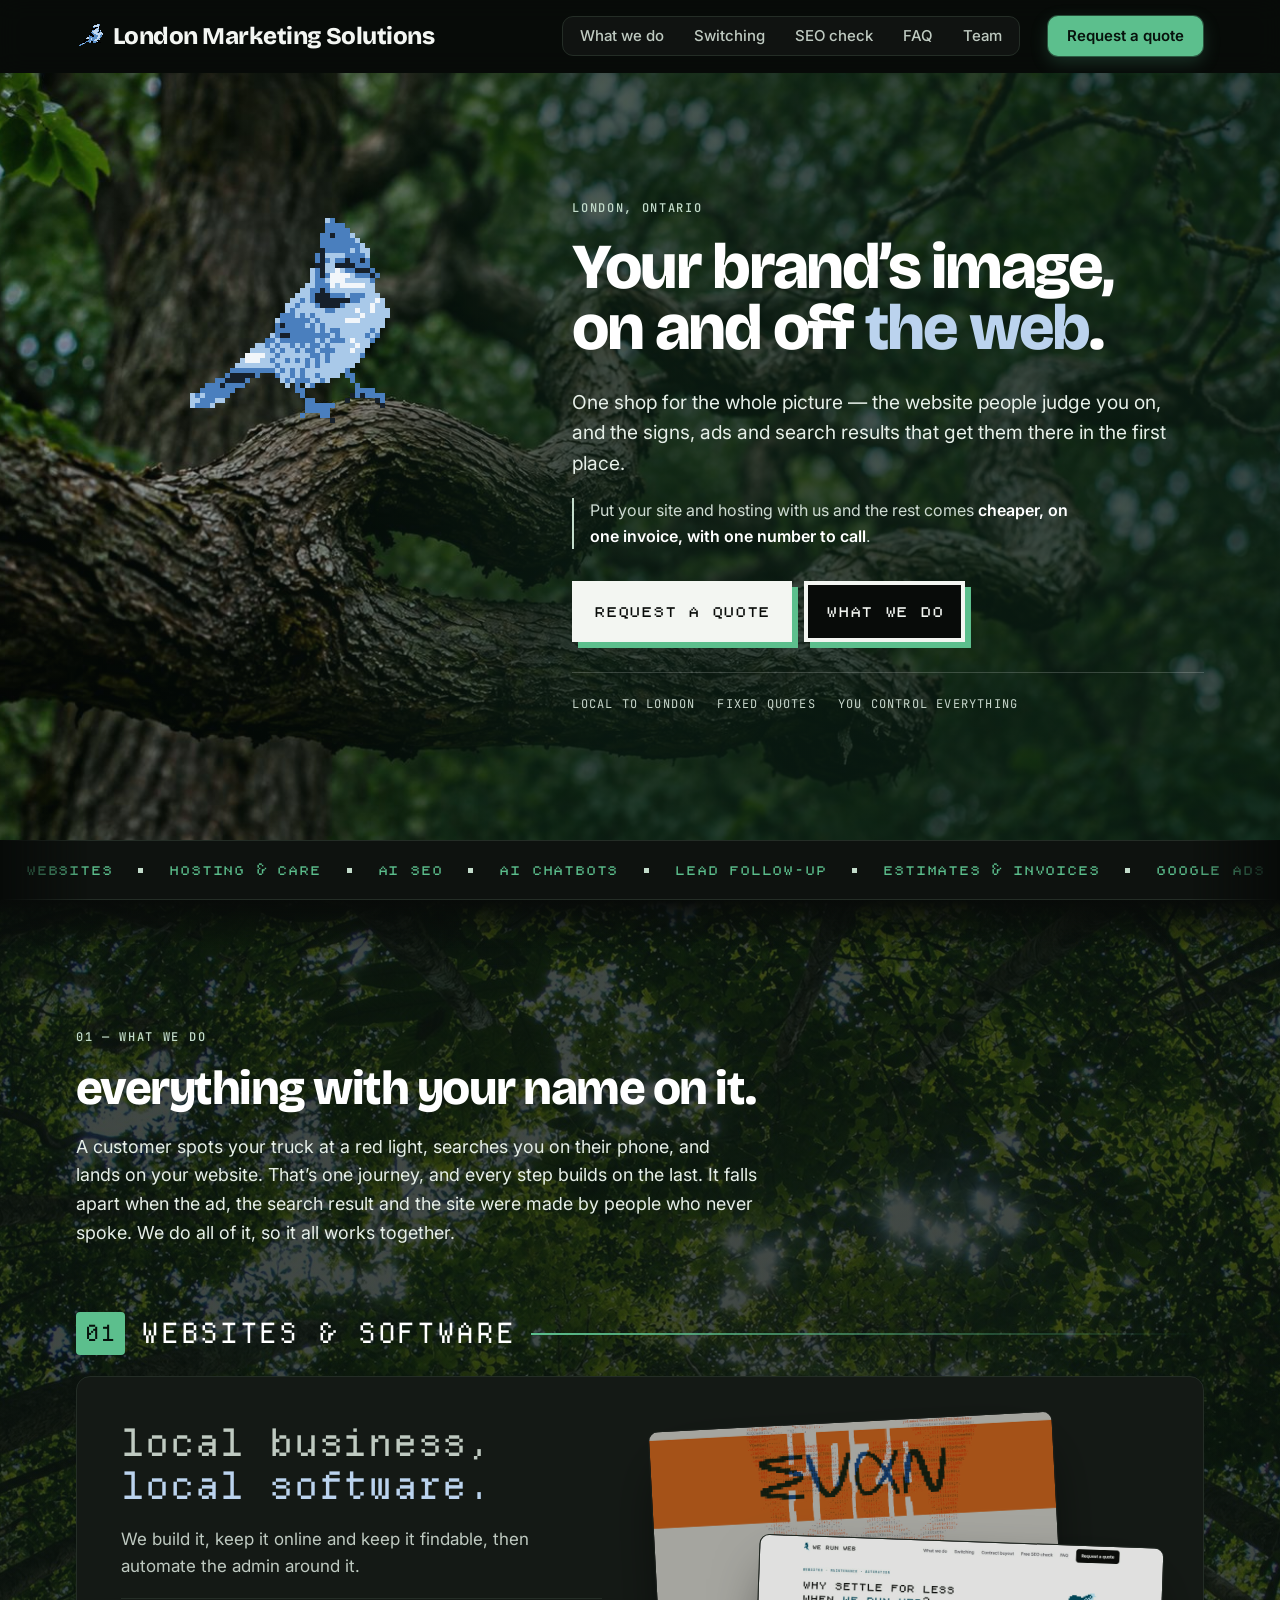
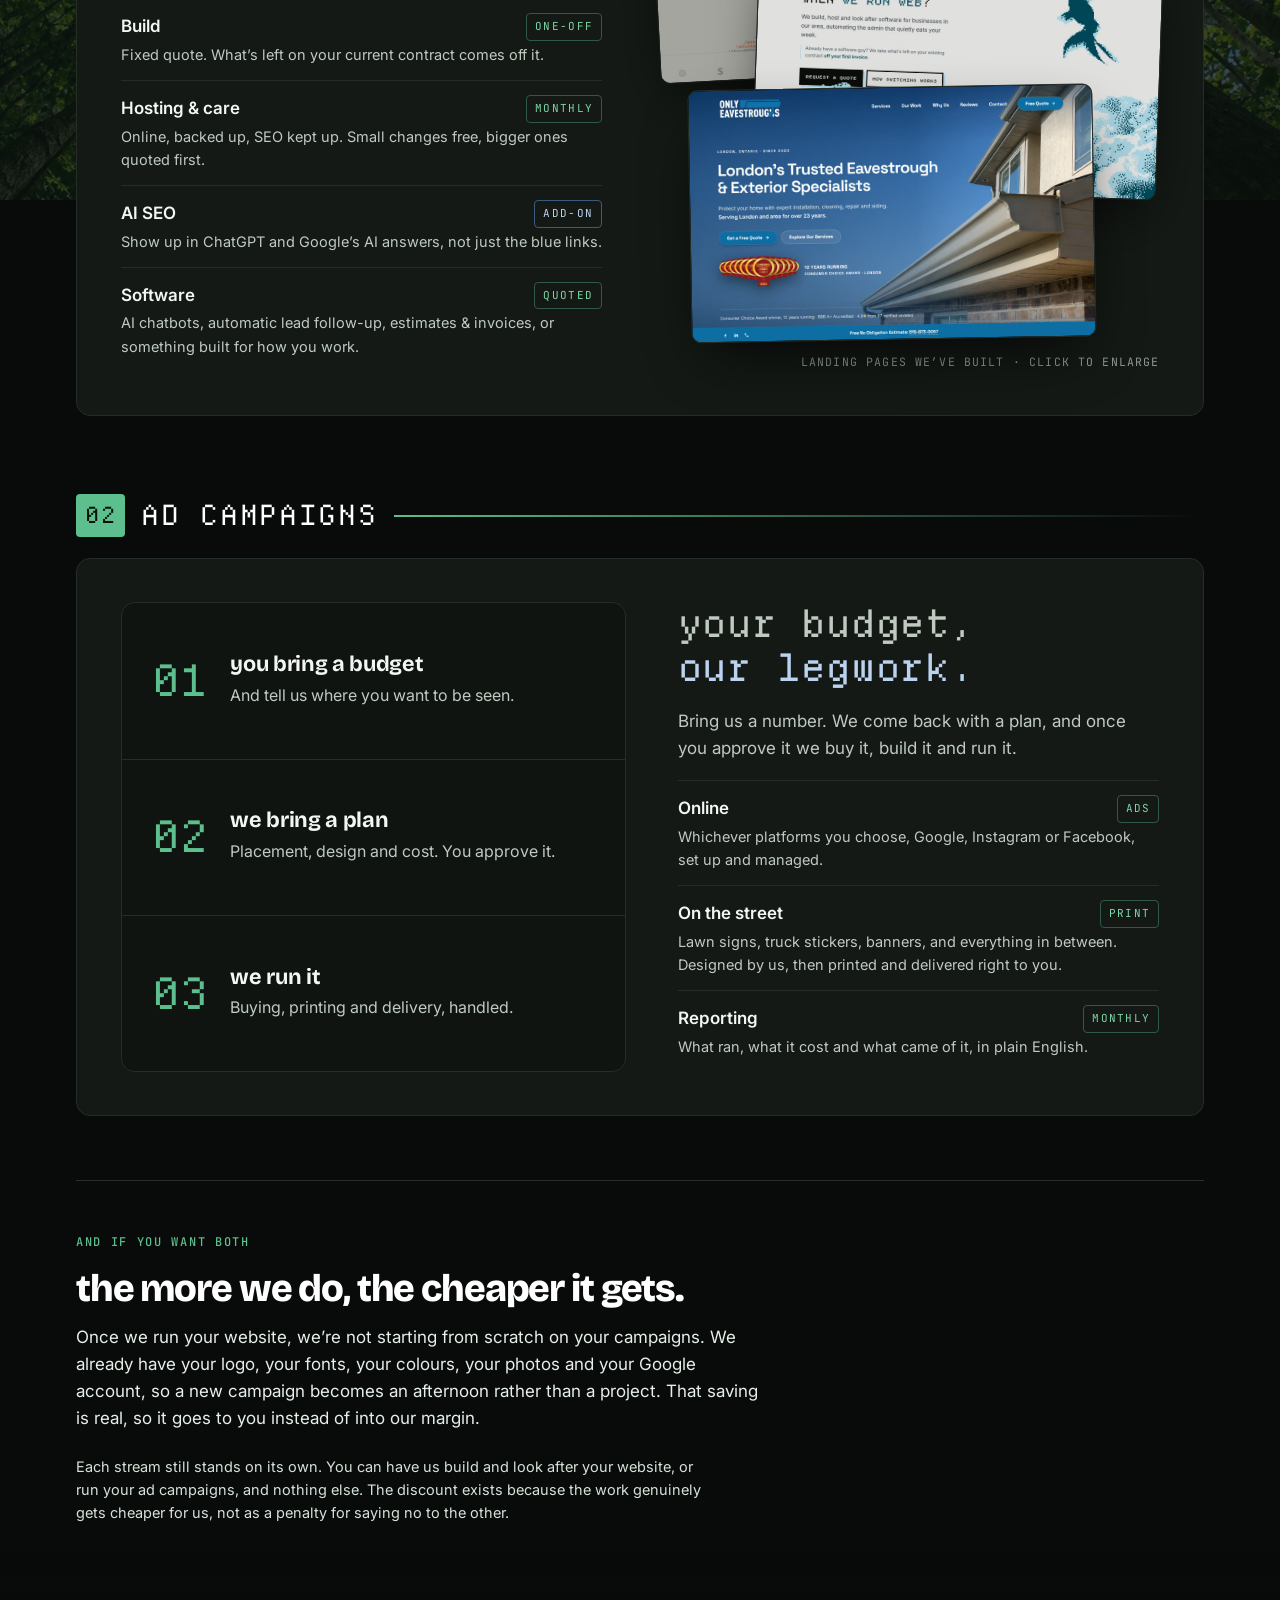
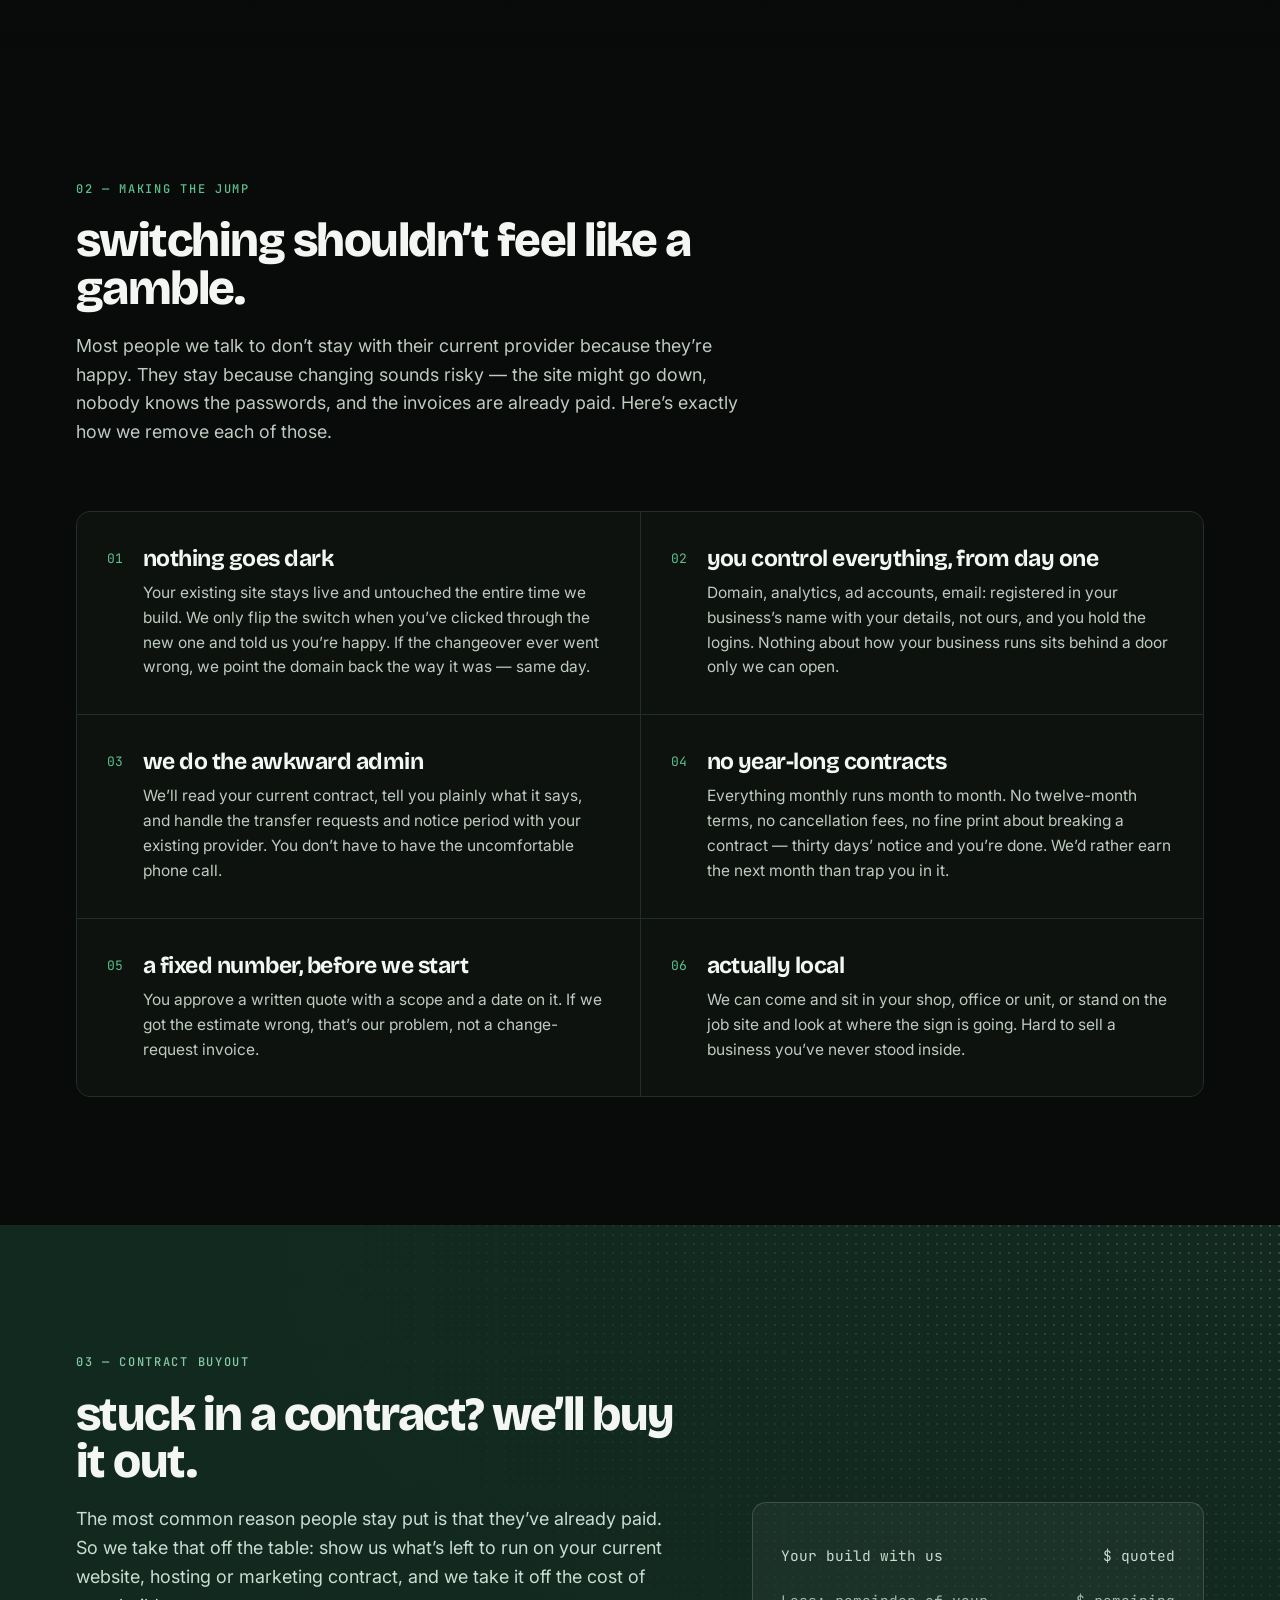
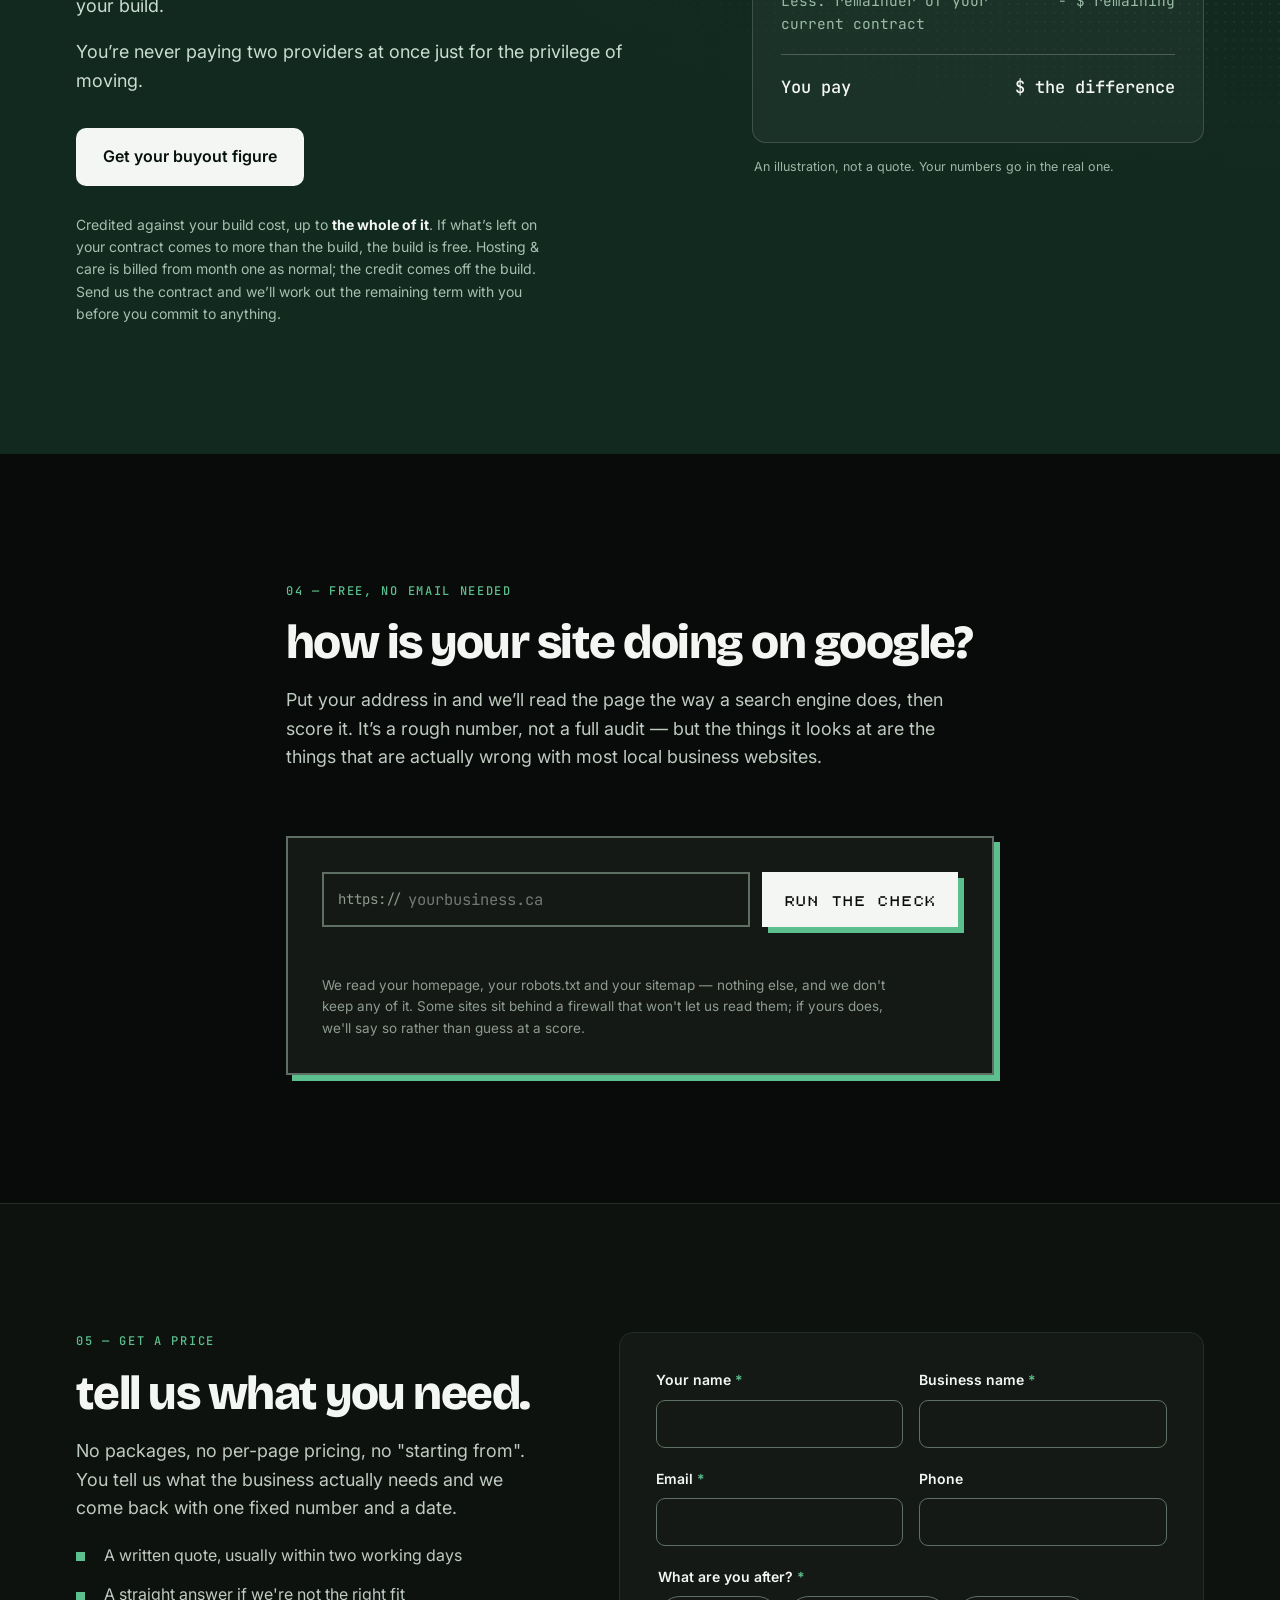
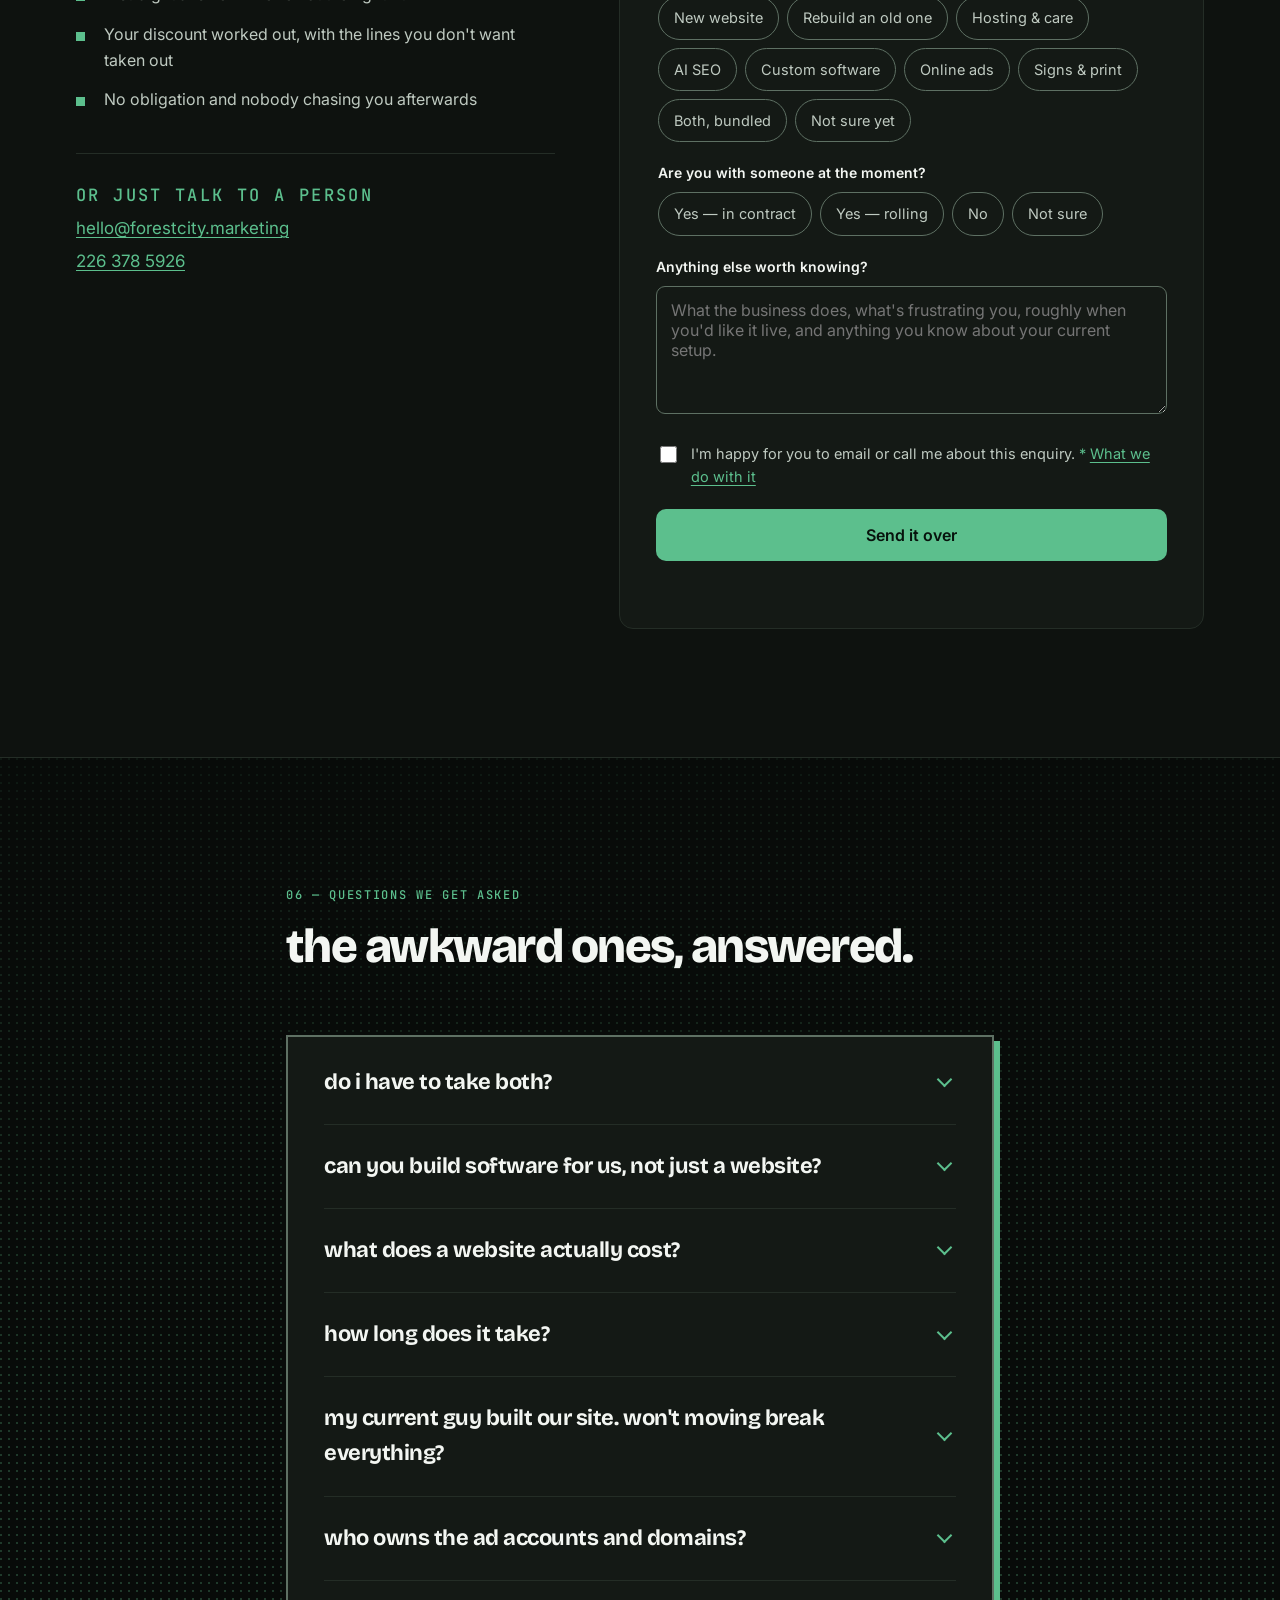
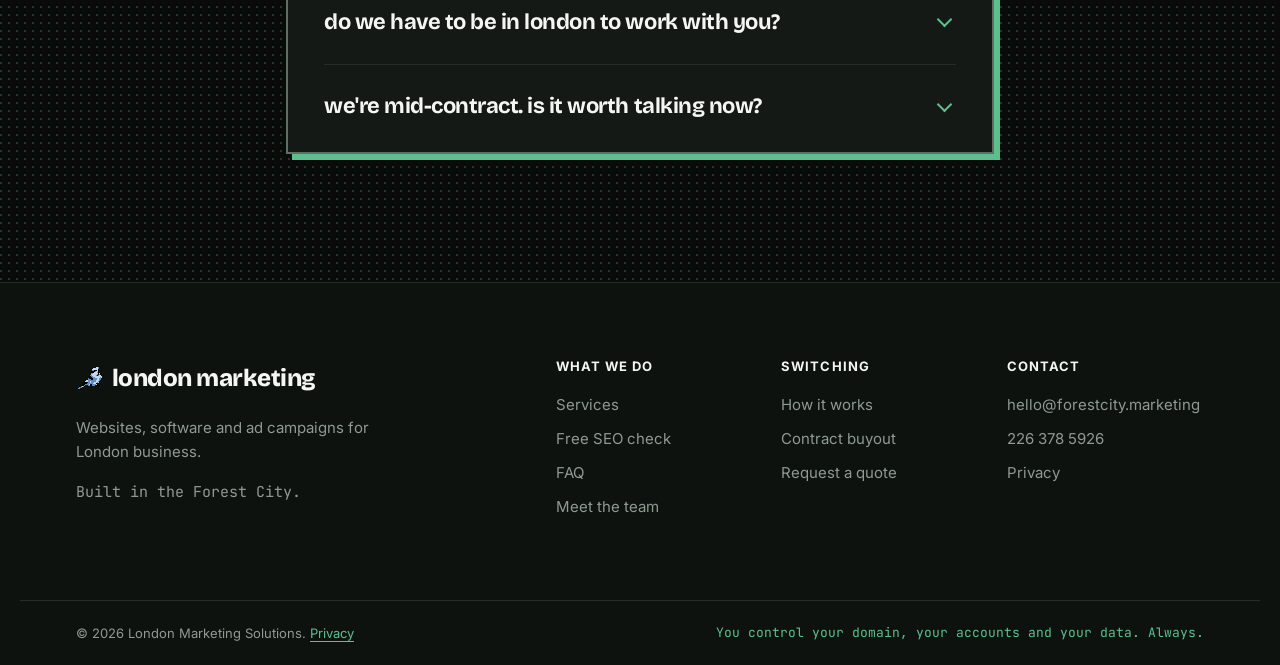
==== commit 00bd434d: "Add the team page, and make room for it in the nav team.html: one card per person, a generated pixel" ====
--- a/index.html
+++ b/index.html
@@ -154,8 +154,9 @@
     <nav class="nav__links" aria-label="Primary">
       <a href="#services">What we do</a>
       <a href="#switch">Switching</a>
-      <a href="#check">Free SEO check</a>
+      <a href="#check">SEO check</a>
       <a href="#faq">FAQ</a>
+      <a href="team.html">Team</a>
     </nav>
 
     <a class="btn btn--solid btn--sm nav__cta" href="#quote">Request a quote</a>
@@ -167,8 +168,9 @@
   <div class="nav__mobile" id="nav-mobile" hidden>
     <a href="#services">What we do</a>
     <a href="#switch">Switching</a>
-    <a href="#check">Free SEO check</a>
+    <a href="#check">SEO check</a>
     <a href="#faq">FAQ</a>
+    <a href="team.html">Team</a>
     <a class="btn btn--solid" href="#quote">Request a quote</a>
   </div>
 </header>
@@ -845,6 +847,7 @@
         <a href="#services">Services</a>
         <a href="#check">Free SEO check</a>
         <a href="#faq">FAQ</a>
+        <a href="team.html">Meet the team</a>
       </div>
       <div>
         <h4>Switching</h4>
--- a/assets/css/styles.css
+++ b/assets/css/styles.css
@@ -333,7 +333,8 @@
 .nav__links a:hover{ background:rgba(92,191,141,.13); color:var(--ink); }
 /* 8.4:1. The chip is the same green as the solid button, so the pair at the
    right-hand end of the row reads as one system rather than two greens. */
-.nav__links a.is-active{ background:var(--forest); color:#07120C; font-weight:600; }
+.nav__links a.is-active,
+.nav__links a[aria-current="page"]{ background:var(--forest); color:#07120C; font-weight:600; }
 
 /* Overrides .btn--sm's 11px, and must stay after it in the file - the two
    selectors weigh the same, so source order is what decides. */
@@ -1163,11 +1164,15 @@
    window across it. The ladder is 24 / 21 / 18 now: even steps of three,
    and every one of them measured rather than guessed. At 981px, the tight
    end of this step's range, 21px leaves 42.5px of slack and the row does
-   not overflow until 24. */
-@media (max-width:1100px){
+   not overflow until 24.
+
+   Five links since Team joined ("Free SEO check" became "SEO check" to make
+   room). The step moved up from 1100 to 1140 and the link padding came in
+   from 11 to 9: on a fresh load, 1101 had 4px of slack at the old values. */
+@media (max-width:1140px){
   .brand__word{ font-size:21px; }
-  .nav__inner{ gap:18px; }
-  .nav__links a{ font-size:14px; padding:7px 11px; }
+  .nav__inner{ gap:16px; }
+  .nav__links a{ font-size:14px; padding:7px 9px; }
   .nav.is-stuck .nav__inner{ padding-inline:12px; }
 }
 
@@ -1194,11 +1199,15 @@
    doing that here returned 1.4px where a reload at the same width returns
    23.3. Every number above is from a reload. The previous note measured a
    layout that predates the segmented group, so its figure is not comparable
-   to these - but its warning was the right one. */
+   to these - but its warning was the right one.
+
+   The table above predates the fifth link. With Team added, 901 overflowed
+   by 11px at a 10px link padding and a 14px gap; 7 and 12 buy it back.
+   Re-measure if a link is added or renamed. */
 @media (max-width:980px){
   .brand__word{ font-size:18px; }
-  .nav__inner{ gap:14px; }
-  .nav__links a{ padding:7px 10px; }
+  .nav__inner{ gap:12px; }
+  .nav__links a{ padding:7px 7px; }
   .nav__cta{ padding:10px 15px; }
 }
 
@@ -1411,6 +1420,37 @@
 }
 
 /* ==============================================================
+   TEAM PAGE  (team.html)
+
+   One card per person: photo on the left, name (and later role and
+   bio) on the right. There are no headshots yet, so each photo slot
+   holds a generated pixel head-and-shoulders (the #placeholder-portrait
+   symbol at the top of team.html). When a real photo arrives, swap the
+   <svg> for an <img>.
+   ============================================================== */
+.team{ padding-block:clamp(48px,7vw,88px) clamp(64px,9vw,112px); }
+.team__grid{ display:grid; grid-template-columns:repeat(2,minmax(0,1fr)); gap:clamp(20px,2.4vw,28px); }
+.person{ display:grid; grid-template-columns:minmax(0,.9fr) minmax(0,1.1fr); gap:clamp(20px,2.4vw,30px);
+  background:var(--bg-3); border:1px solid var(--line); border-radius:var(--r); padding:clamp(20px,2.4vw,28px); }
+.person__photo{ position:relative; margin:0; aspect-ratio:4 / 5; border-radius:10px; overflow:hidden;
+  background:#141C17; border:1px solid var(--line); display:grid; place-items:end center; }
+.person__photo::before{ content:""; position:absolute; inset:0; background:var(--dot); background-size:6px 6px; opacity:.55; }
+.person__photo svg{ position:relative; width:86%; height:auto; }
+.person__name{ font-family:var(--font-pixel); font-size:clamp(22px,2.2vw,28px); line-height:1.1; letter-spacing:.02em;
+  color:var(--ink); margin:0; }
+
+.team__meet{ margin-top:clamp(40px,5vw,64px); display:flex; flex-wrap:wrap; align-items:center; justify-content:space-between; gap:20px 32px;
+  padding:clamp(24px,3vw,36px); border:1px solid #20503A; background:var(--panel); border-radius:var(--r); }
+.team__meet h2{ font-family:var(--font-display); font-weight:800; font-size:clamp(24px,2.6vw,32px); letter-spacing:-.03em; line-height:1.05; color:#fff; margin:0 0 6px; }
+.team__meet p{ margin:0; color:#C7D9CC; max-width:52ch; }
+
+@media (max-width:1080px){ .team__grid{ grid-template-columns:1fr; } }
+@media (max-width:560px){
+  .person{ grid-template-columns:1fr; }
+  .person__photo{ max-width:280px; }
+}
+
+/* ==============================================================
    LEGAL PAGES  (privacy.html)
 
    One column of running text, and the only place on the site with
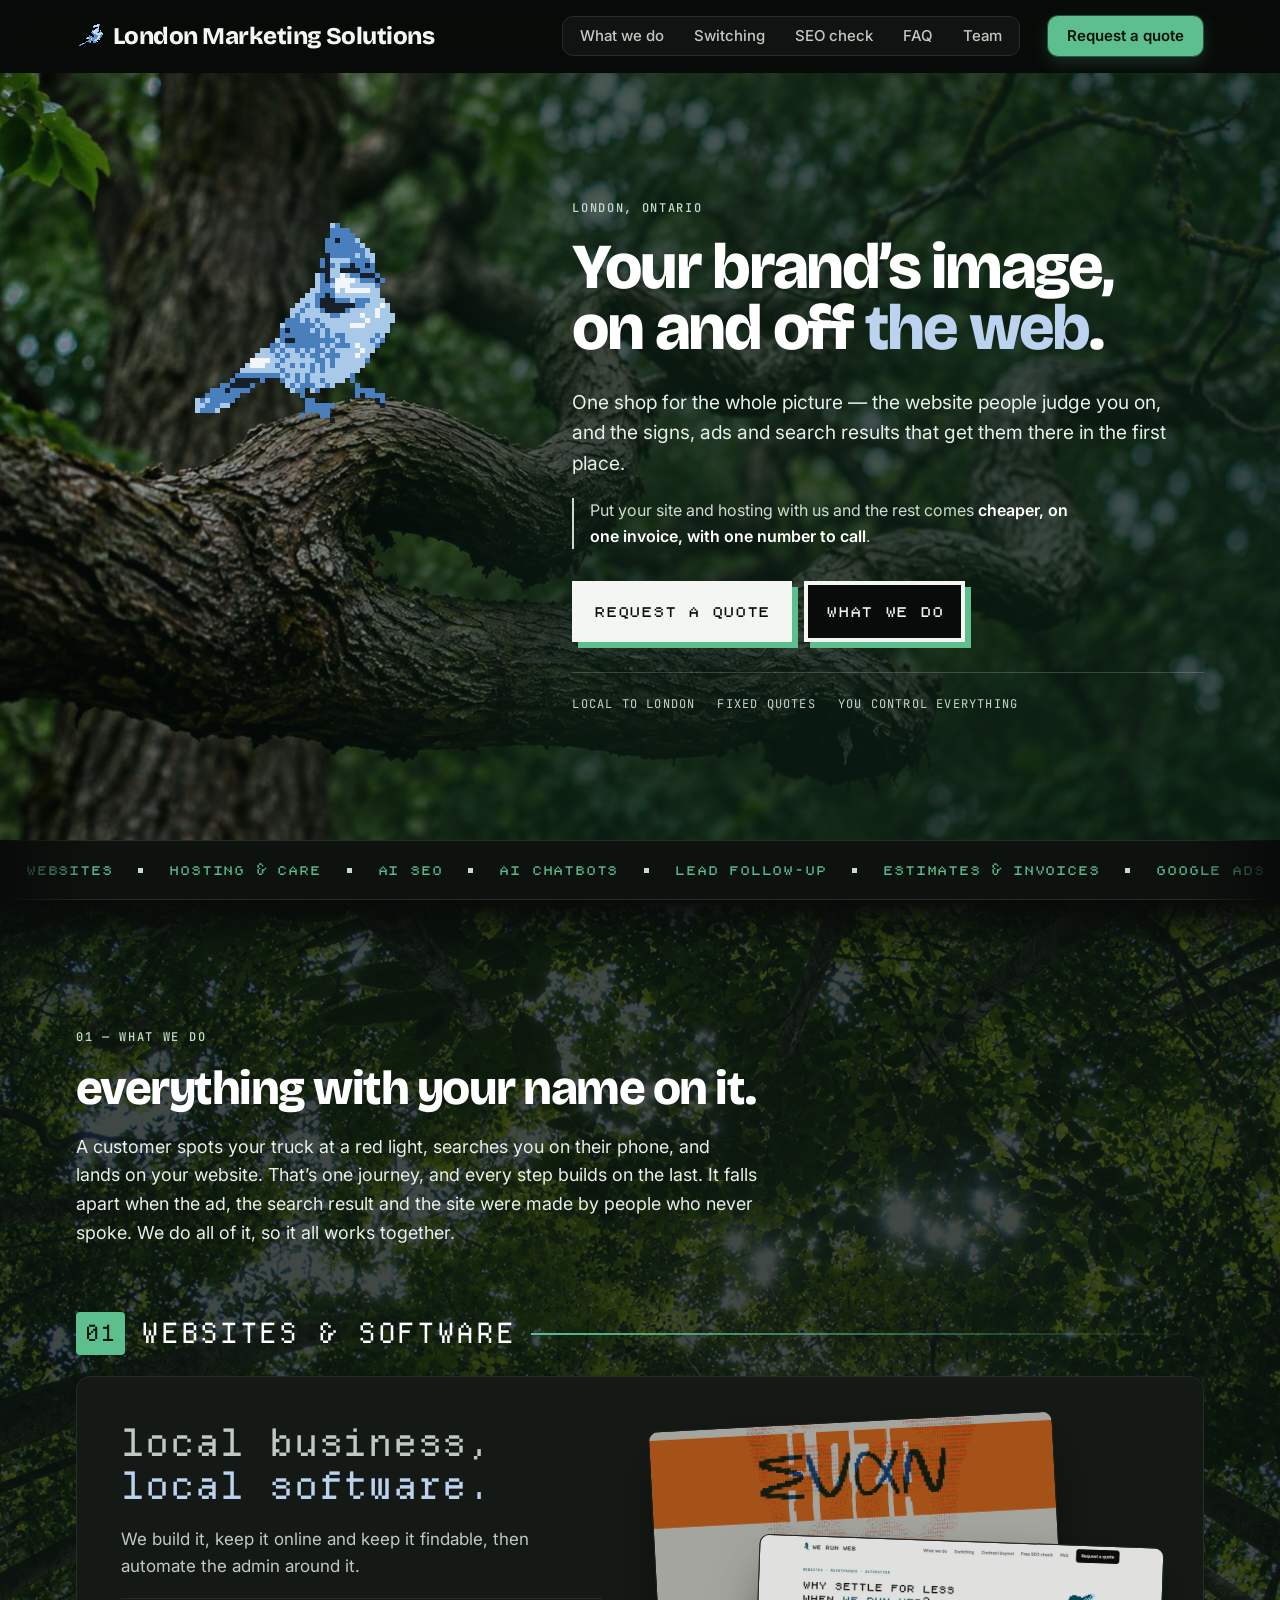
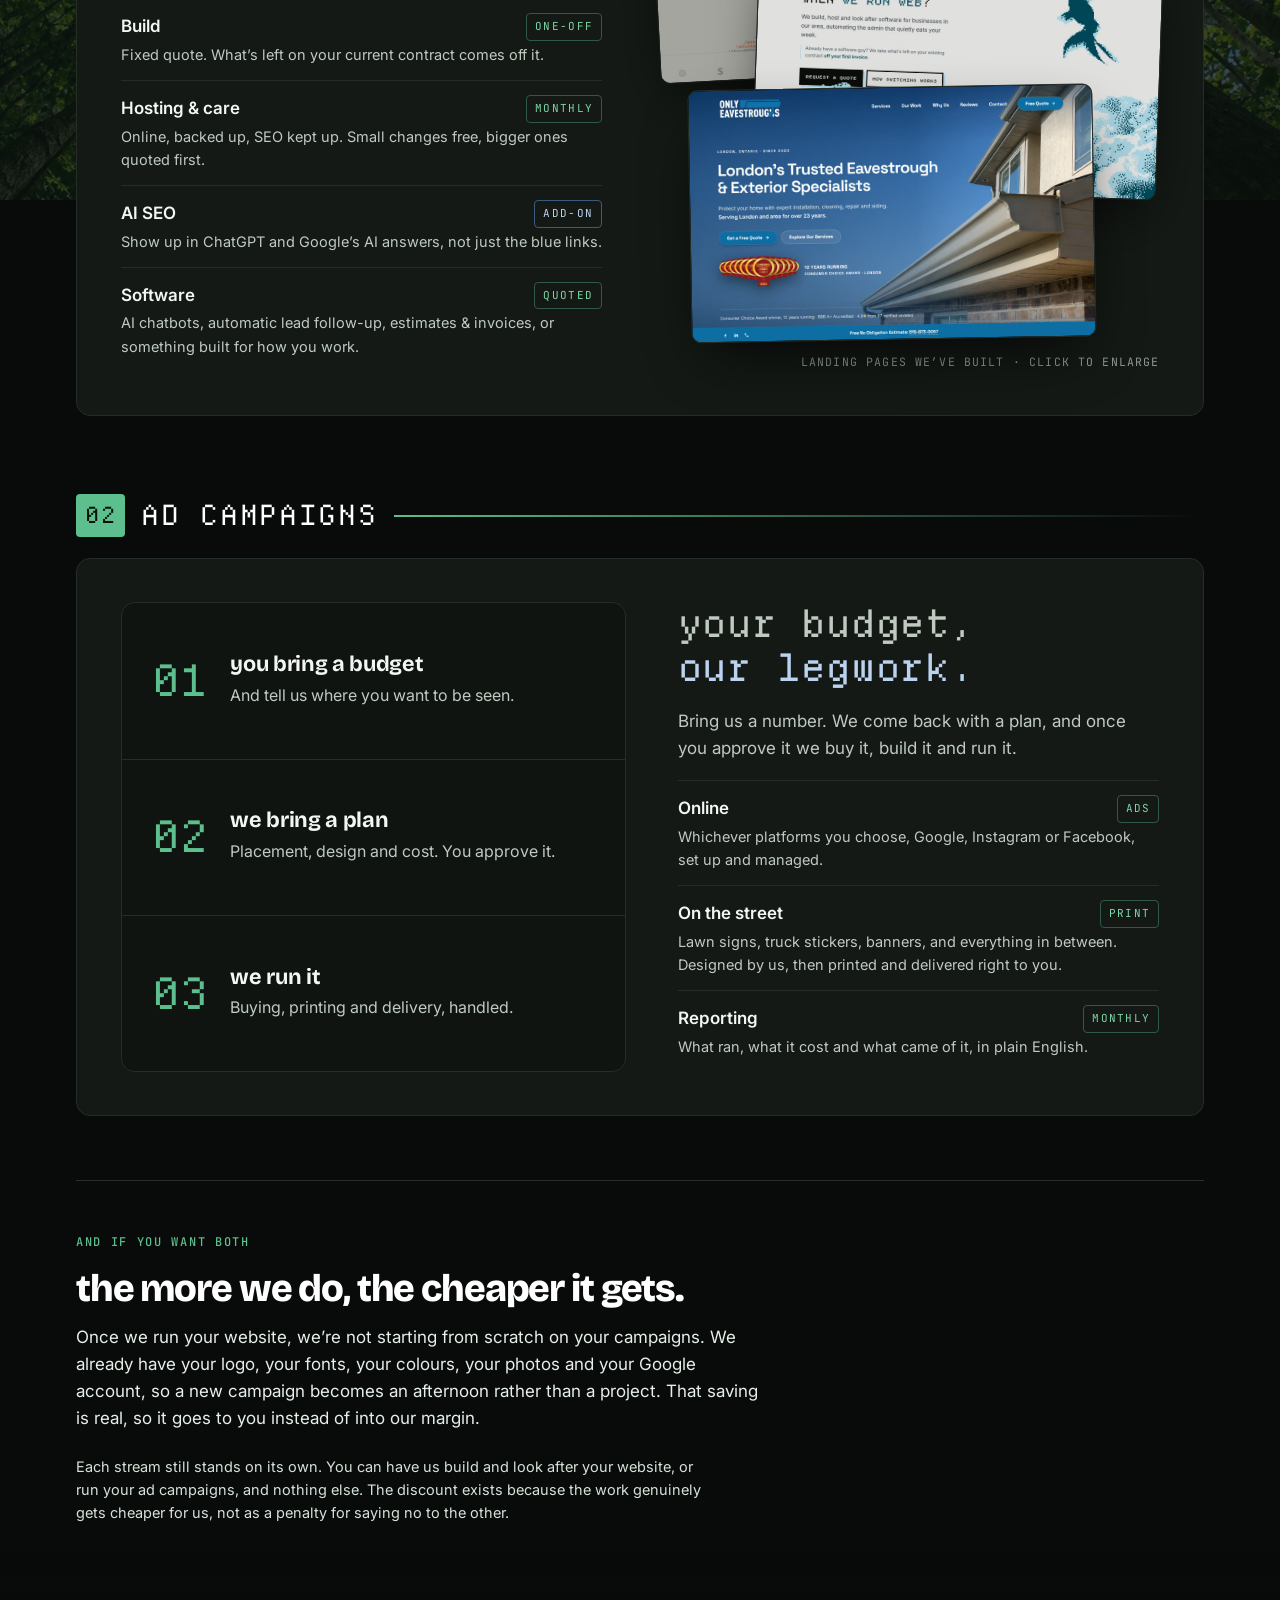
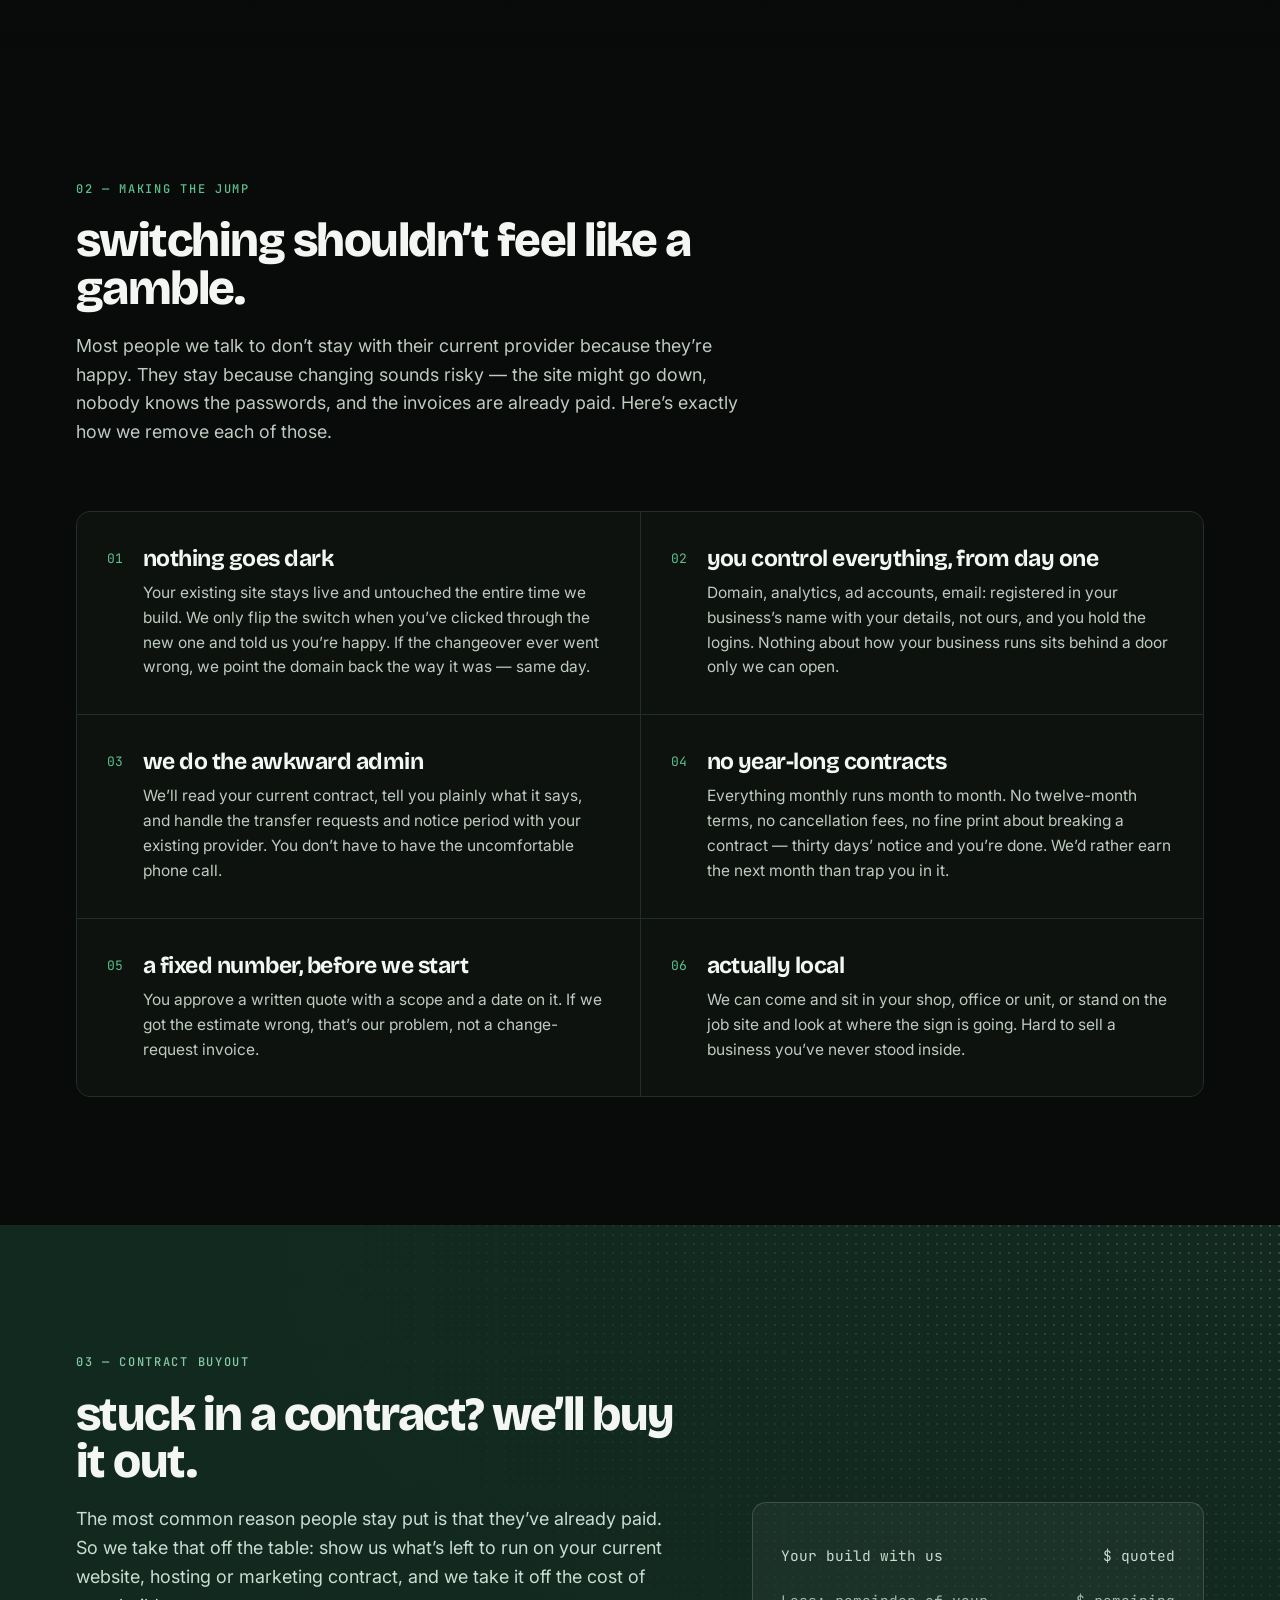
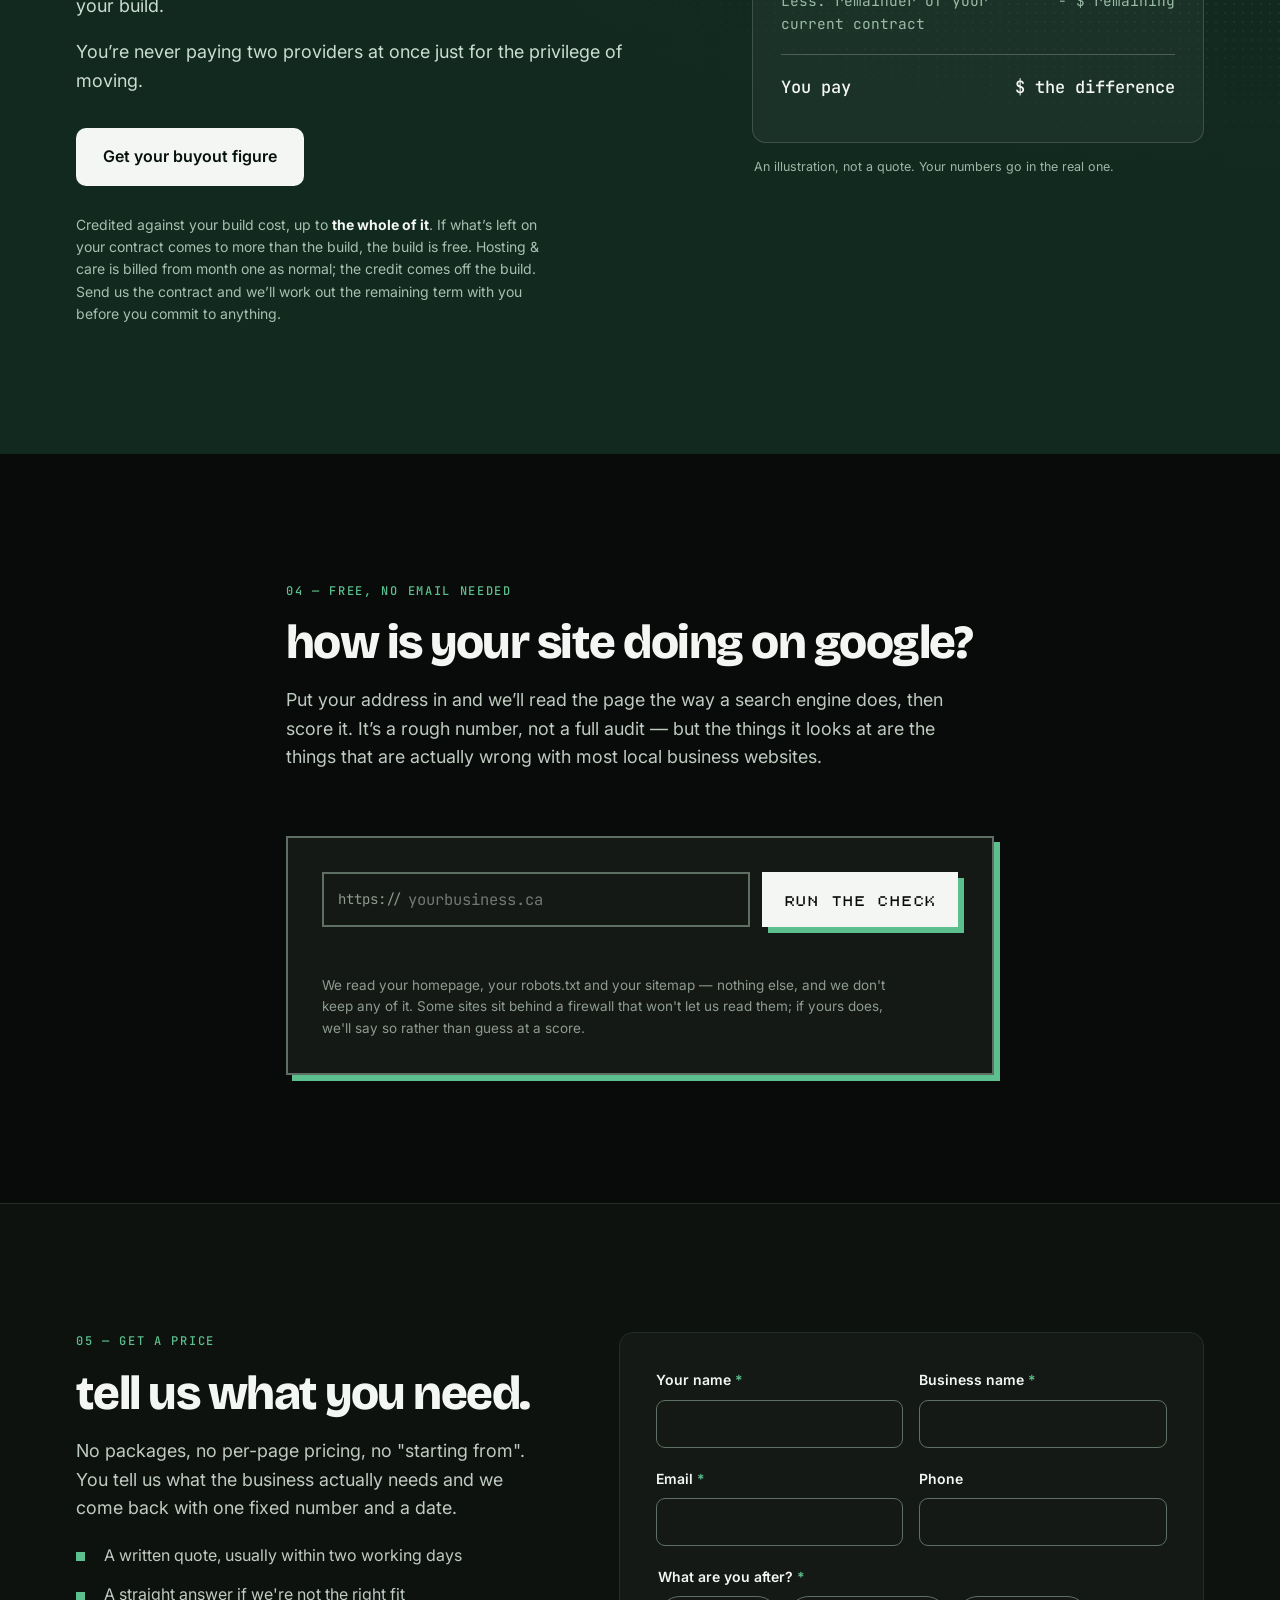
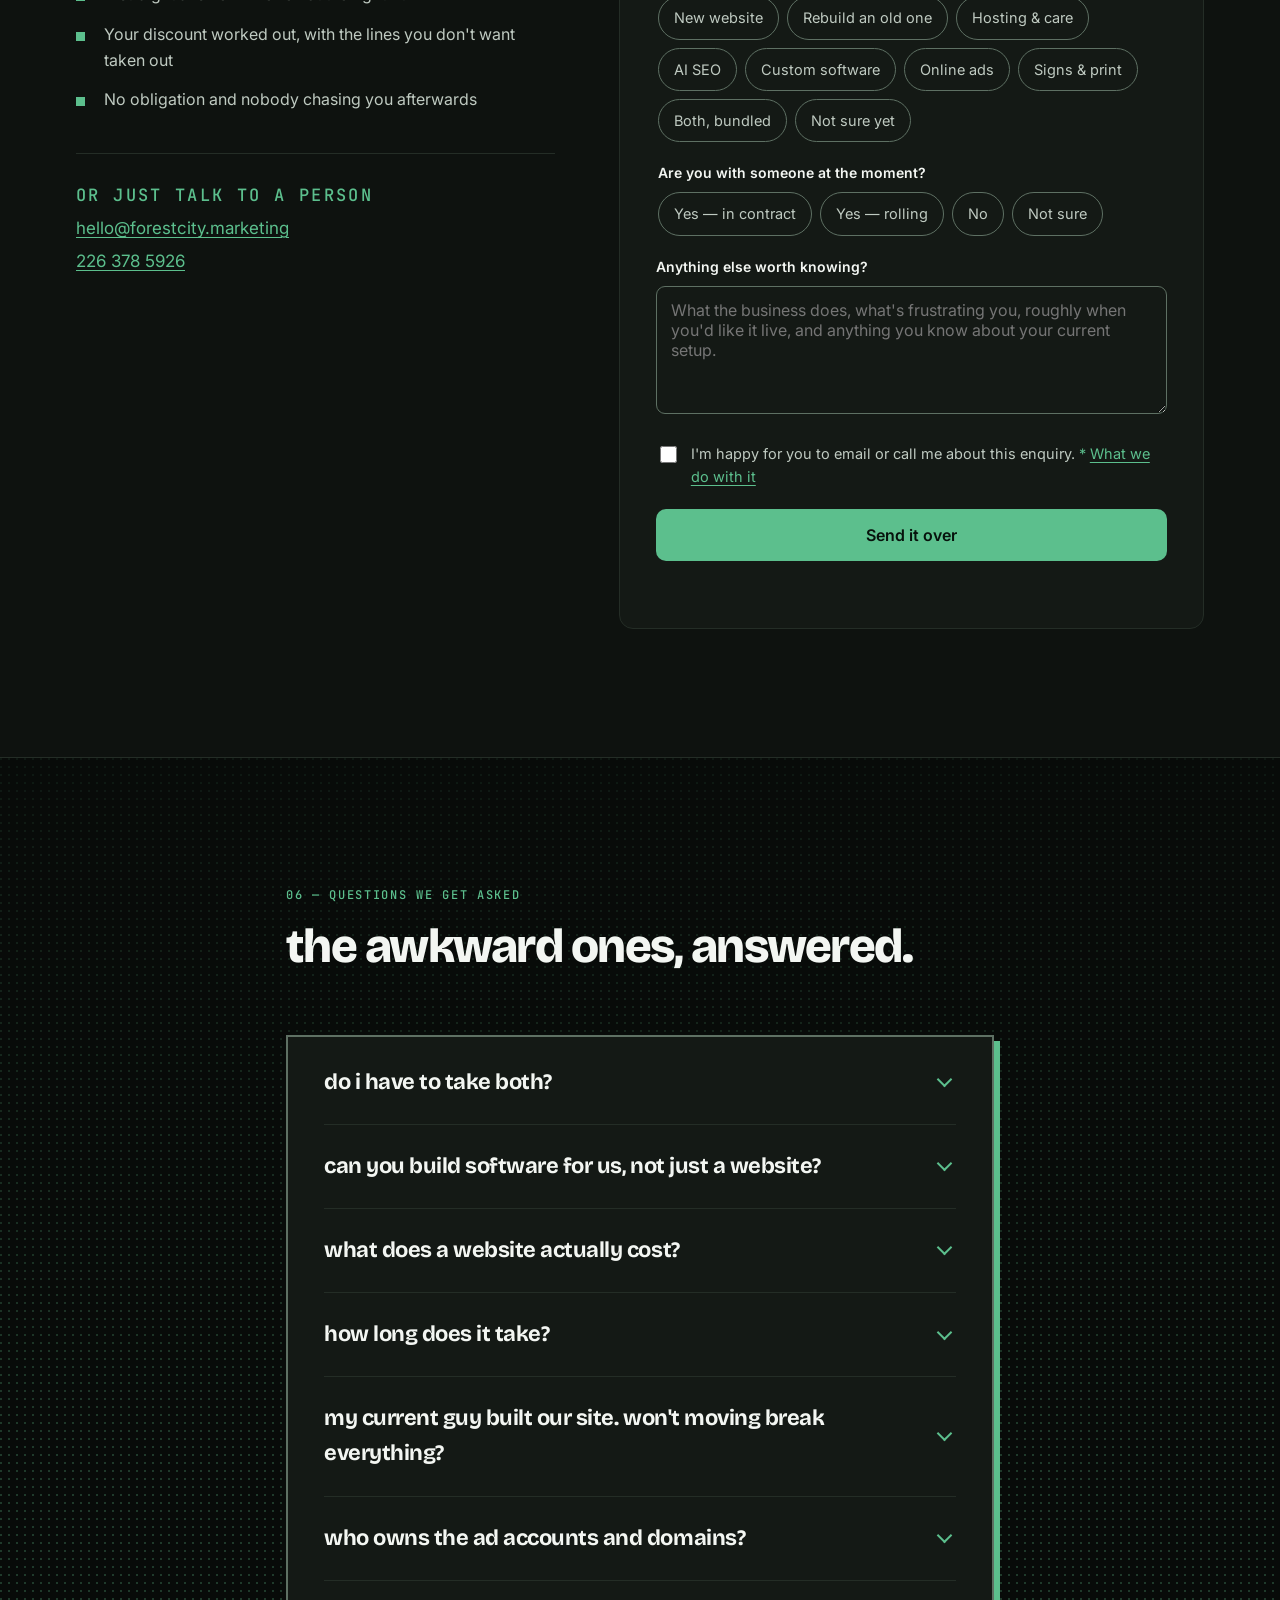
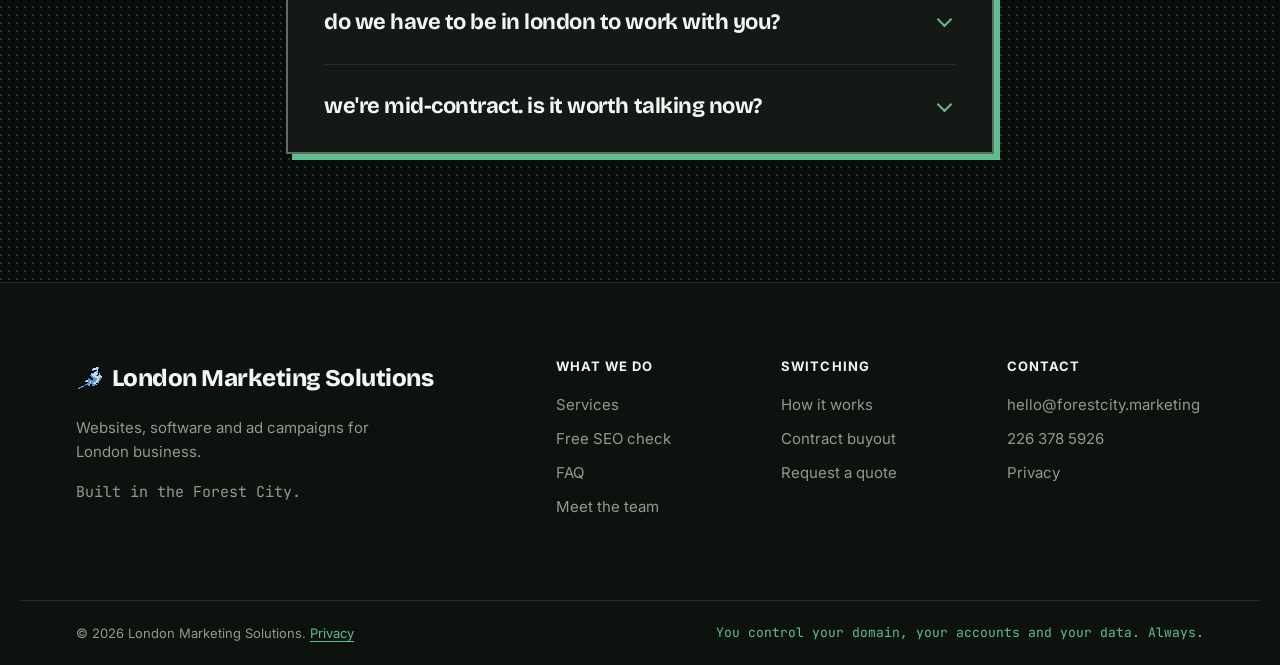
==== commit 2d75d469: "Put the full name in every footer The footer wordmark still read "london marketing"; it now matches " ====
--- a/index.html
+++ b/index.html
@@ -835,7 +835,7 @@
             <rect x="3" y="21" width="2" height="1"/>
           </g>
         </svg>
-        <span class="brand__word">london marketing</span>
+        <span class="brand__word">London Marketing Solutions</span>
       </a>
       <p>Websites, software and ad campaigns for London business.</p>
       <p class="foot__where">Built in the Forest City.</p>
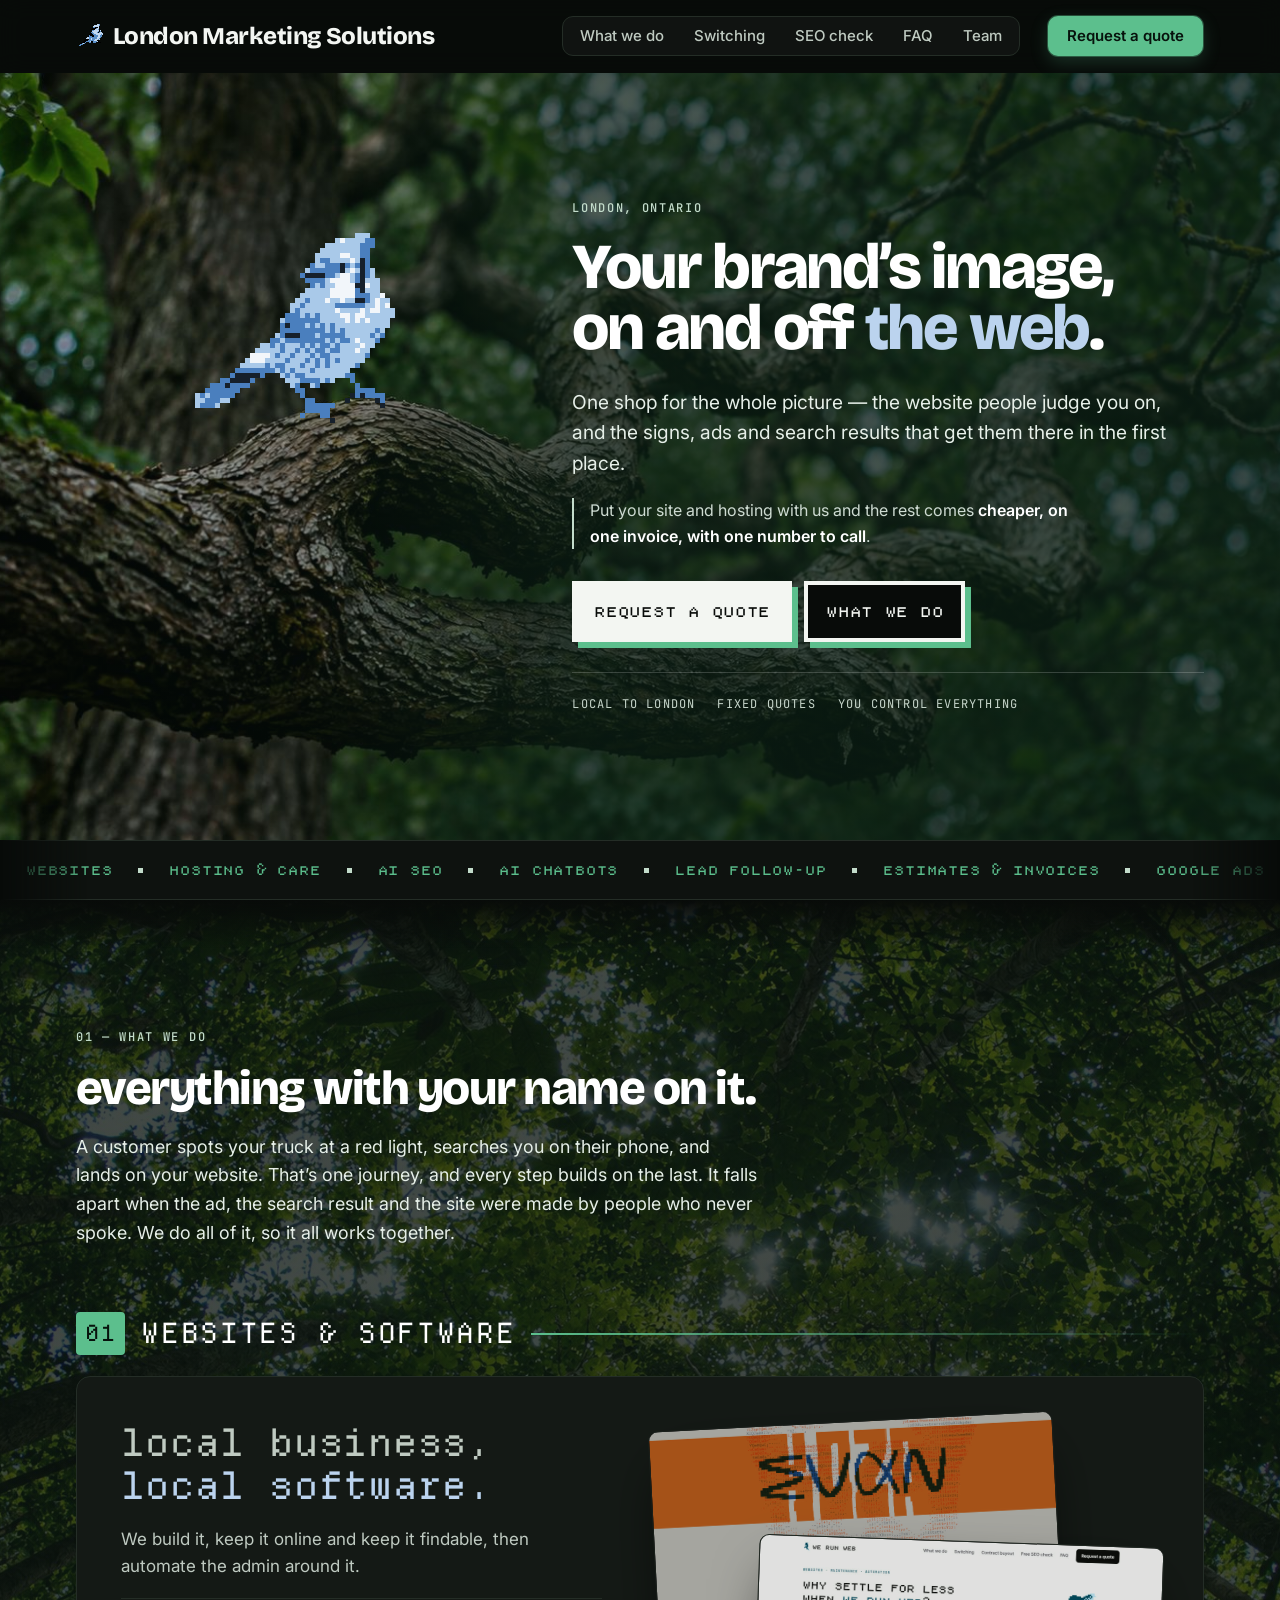
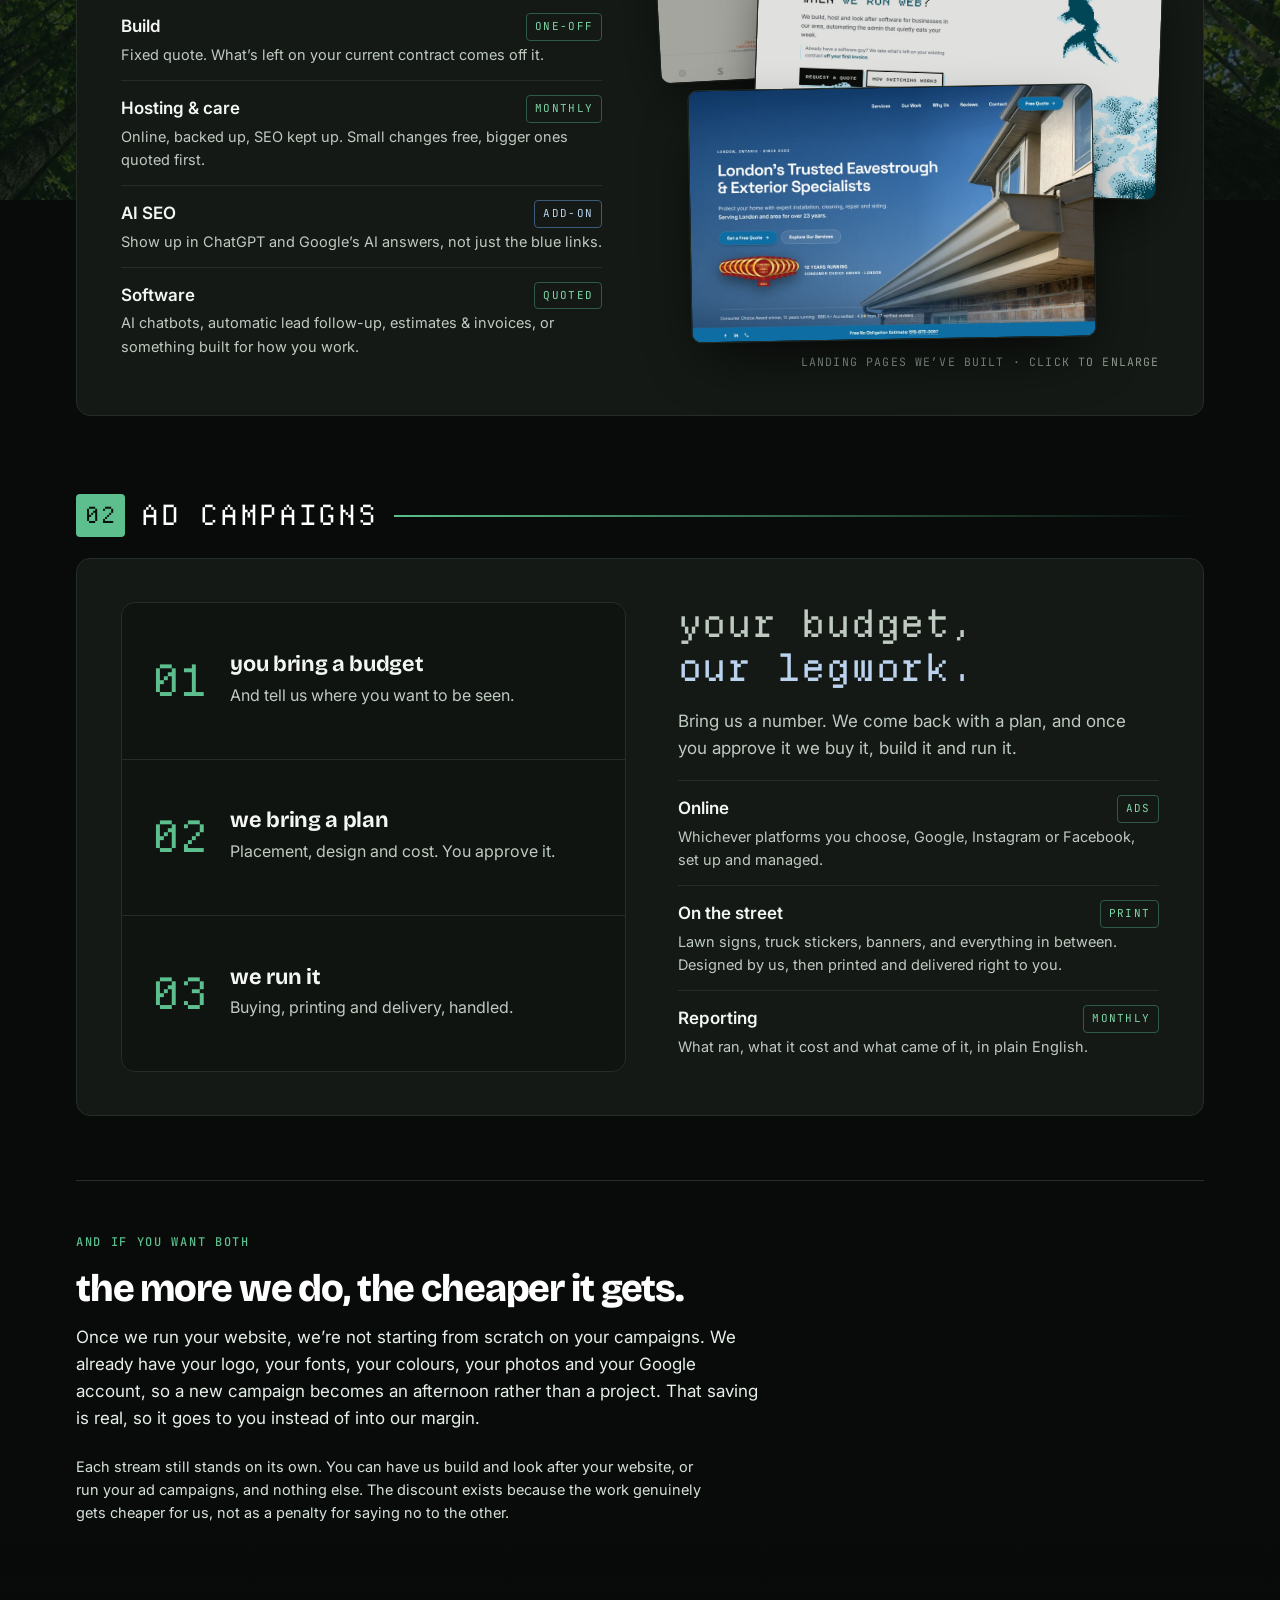
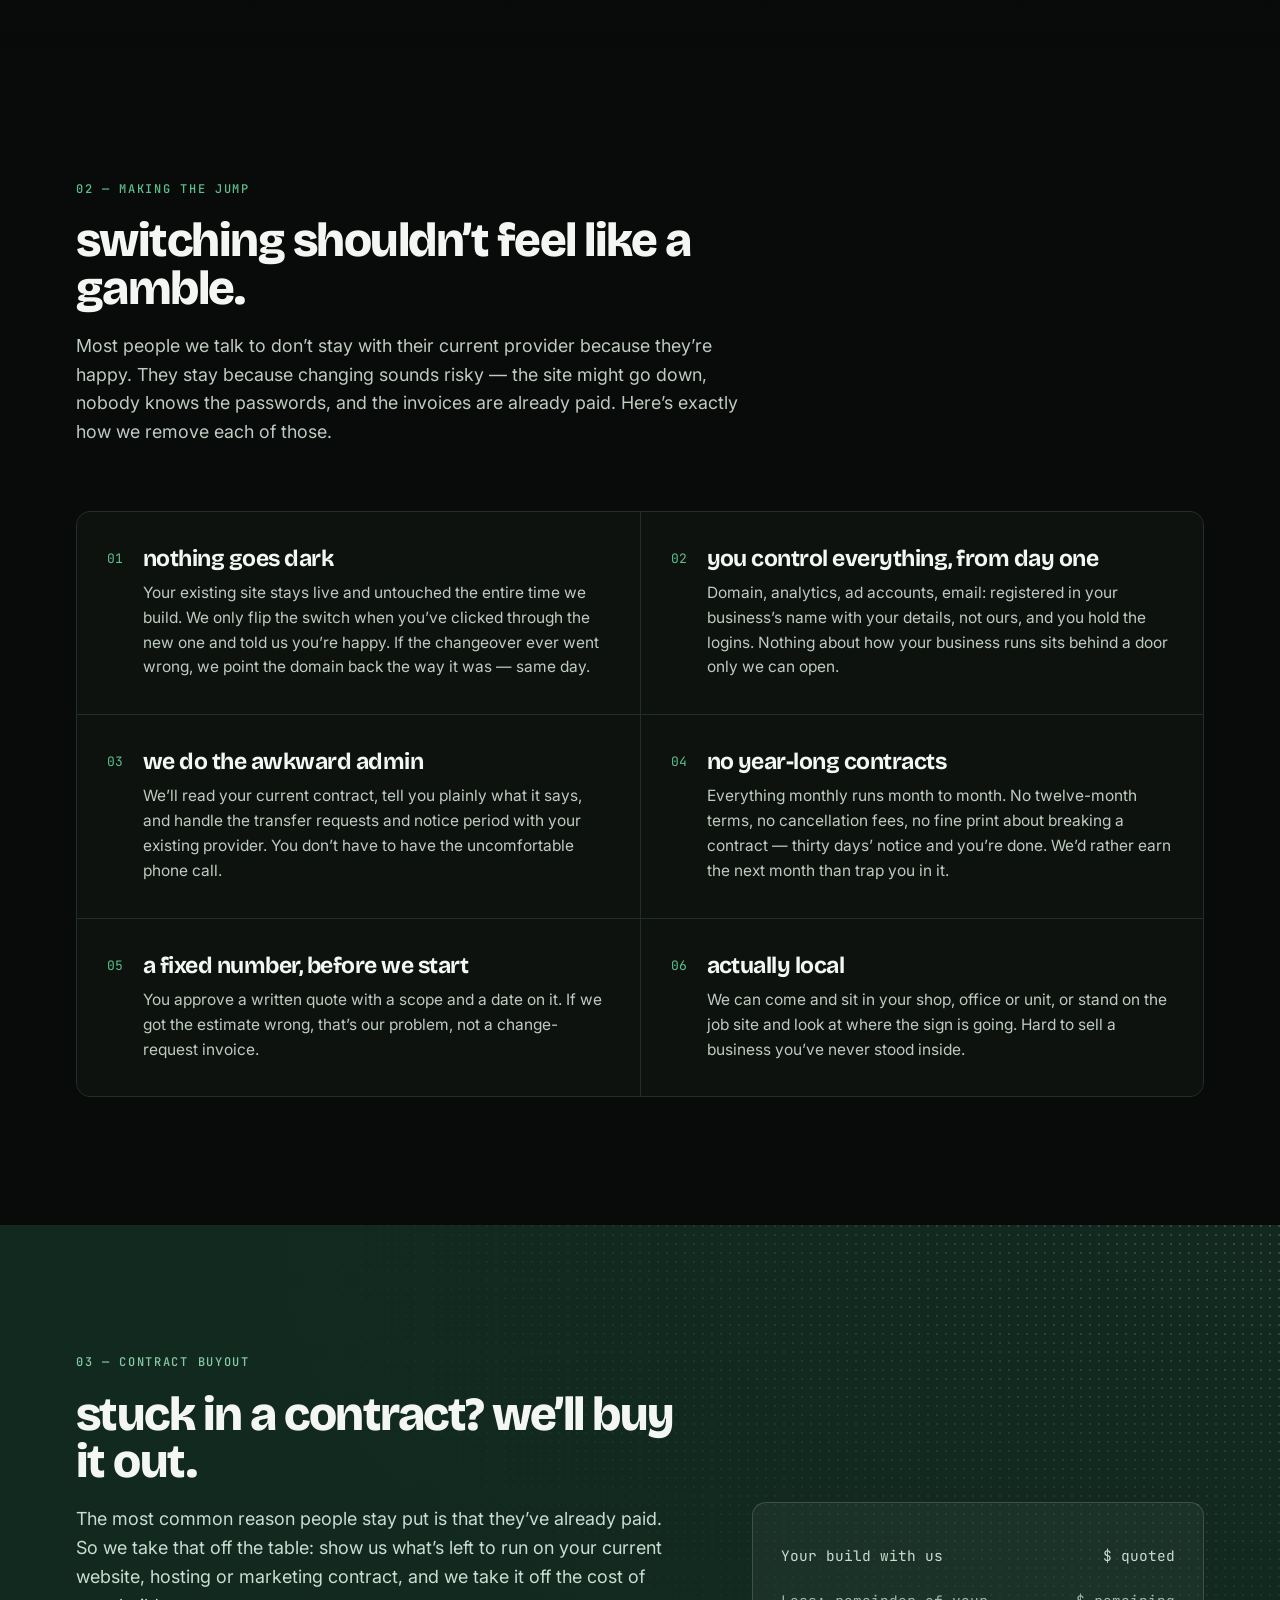
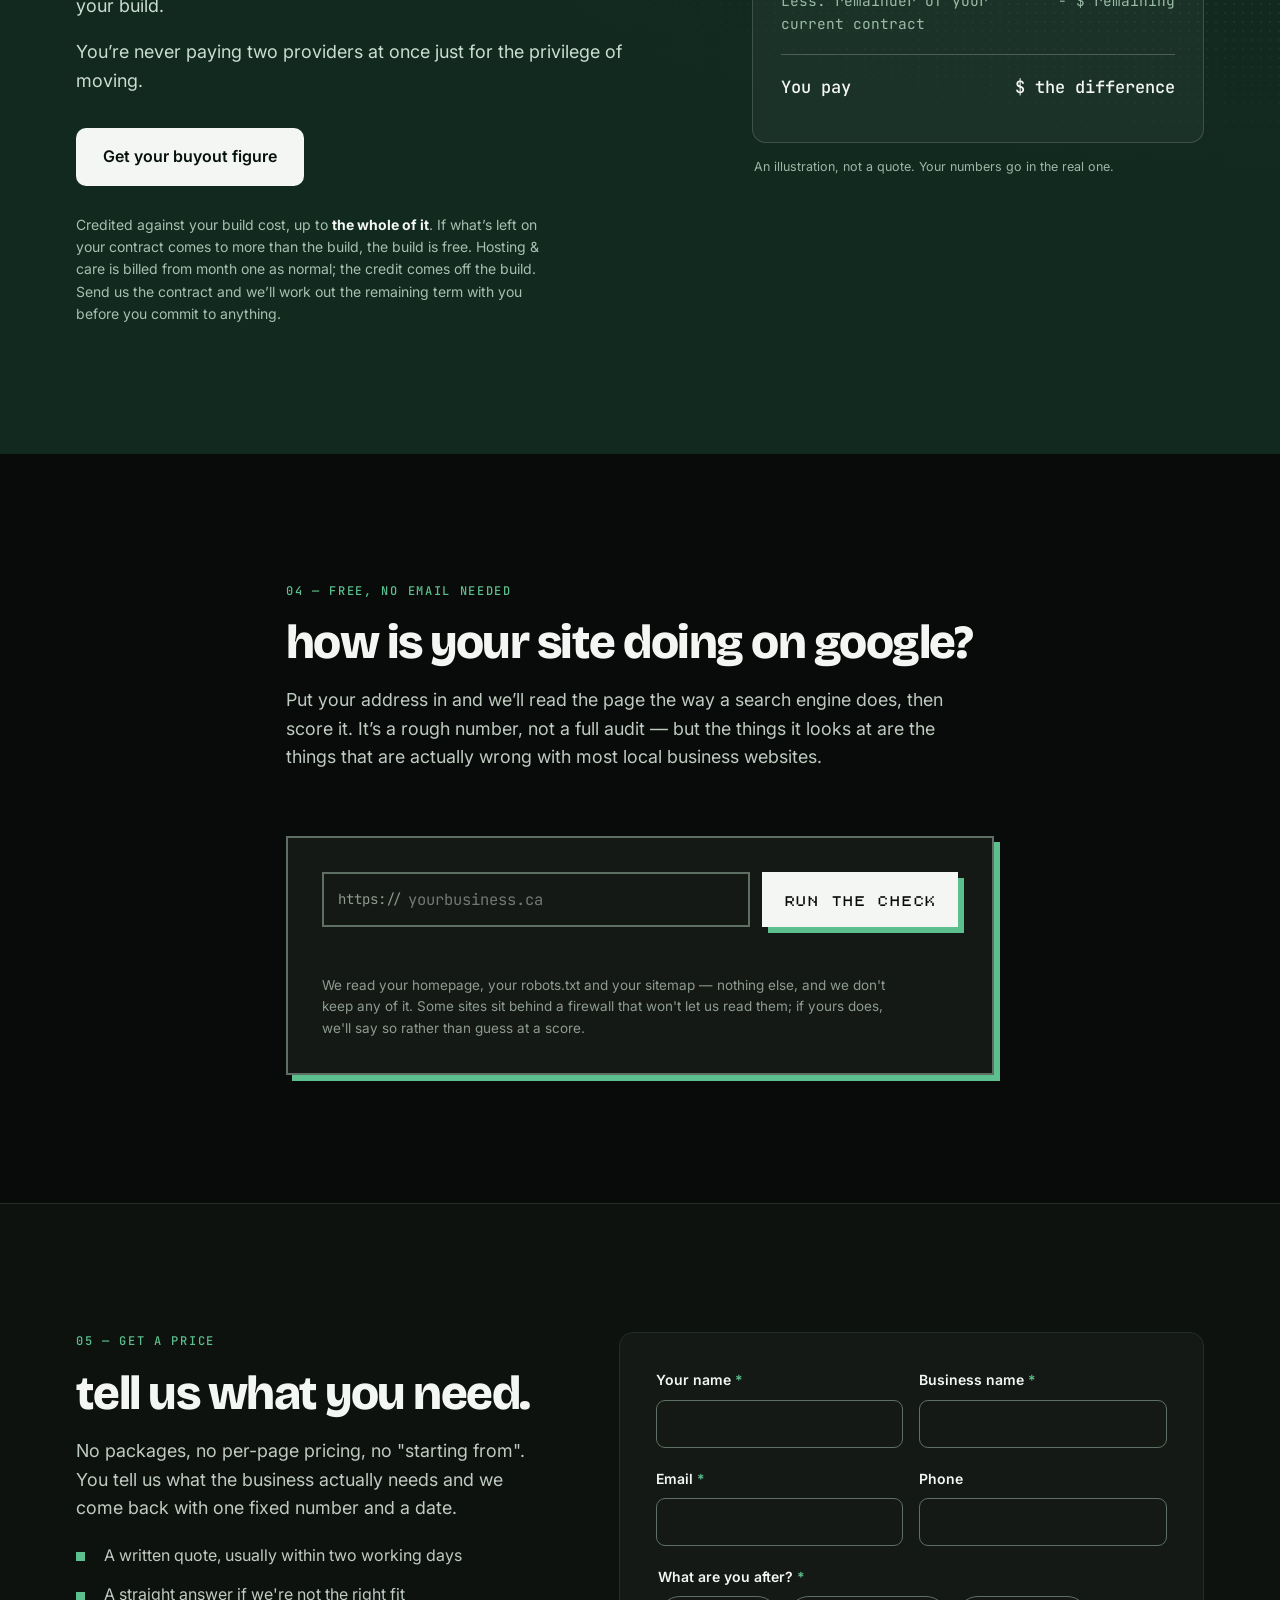
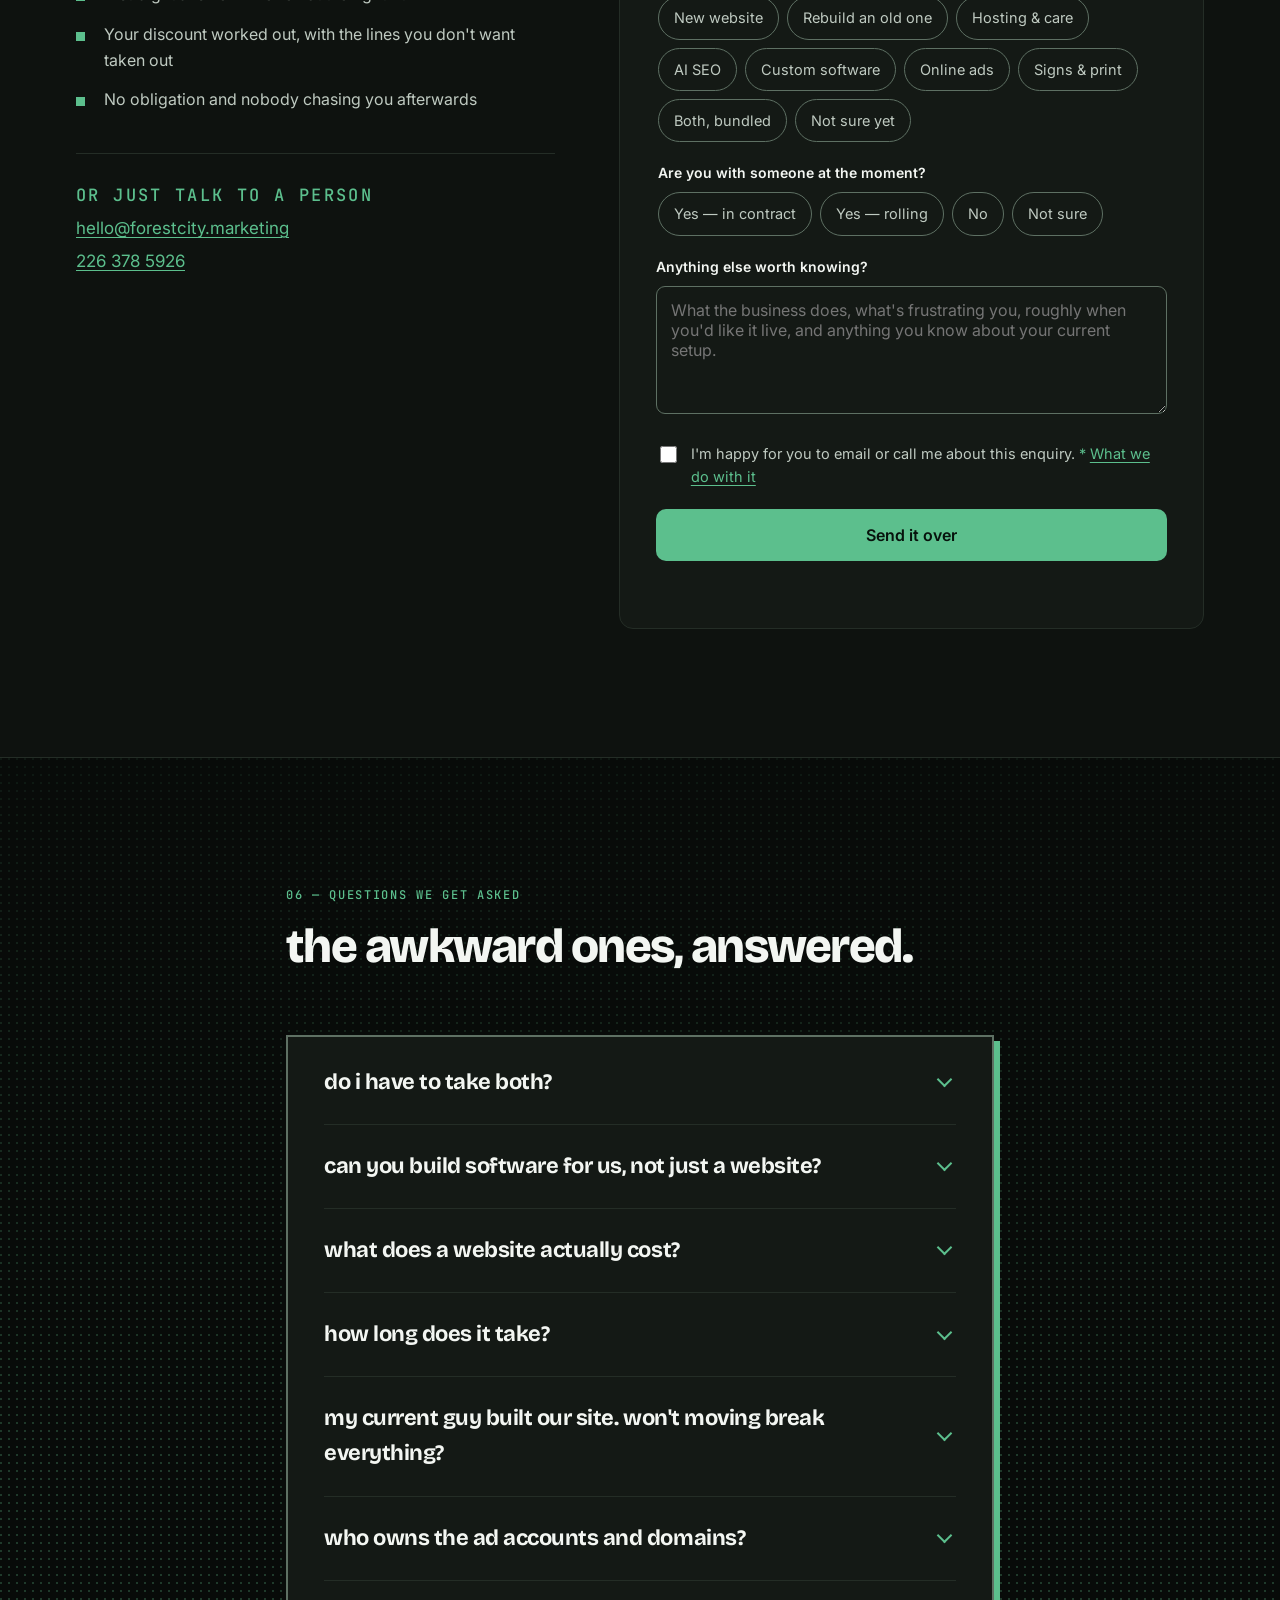
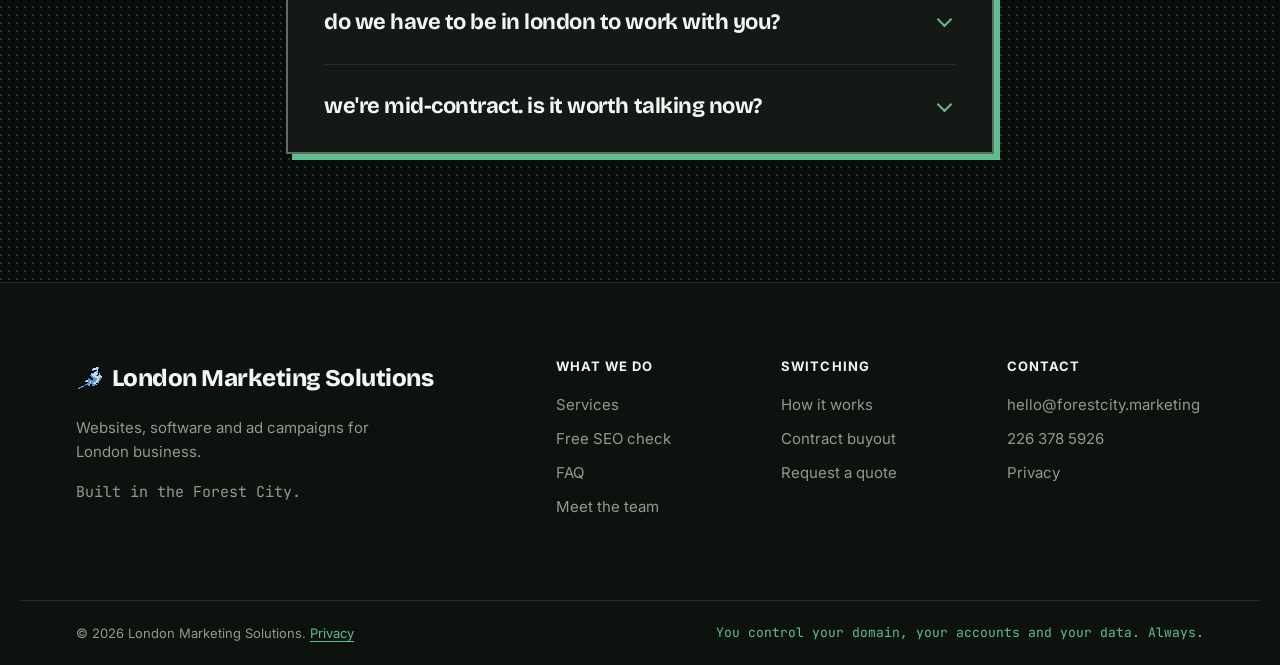
==== commit d0ccee74: "Drop the Only Eavestroughs name and caption from its portfolio card Co-Authored-By: Claude Opus 5.5 " ====
--- a/index.html
+++ b/index.html
@@ -311,7 +311,8 @@
          The screenshot pile is driven by assets/js/work.js. To swap a piece
          of work: a 960x600 crop as work-<name>.jpg for the card, the full
          frame at 1440 wide as work-<name>-1440.jpg for the enlarged view,
-         then the card's data-title and data-note. -->
+         then the card's data-title and data-note (both optional: leave them off
+         and the enlarged view shows no caption). -->
     <!-- ── stream 01 ── -->
     <div class="stream">
       <p class="stream__label"><b>01</b> websites &amp; software</p>
@@ -334,8 +335,8 @@
             <button class="stack__card" type="button" data-slot="1" data-full="assets/img/work-wrw-1440.jpg" data-title="We Run Web" data-note="A software landing page with an animated pixel hero">
               <img src="assets/img/work-wrw.jpg" width="960" height="600" alt="Enlarge: a software company landing page with an animated pixel-art hero" loading="lazy">
             </button>
-            <button class="stack__card" type="button" data-slot="2" data-full="assets/img/work-oe-1440.jpg" data-title="Only Eavestroughs" data-note="Client site, London">
-              <img src="assets/img/work-oe.jpg" width="960" height="600" alt="Enlarge: Only Eavestroughs, a London eavestrough company&rsquo;s website" loading="lazy">
+            <button class="stack__card" type="button" data-slot="2" data-full="assets/img/work-oe-1440.jpg">
+              <img src="assets/img/work-oe.jpg" width="960" height="600" alt="Enlarge: a London eavestrough company&rsquo;s website" loading="lazy">
             </button>
           </div>
           <figcaption>Landing pages we&rsquo;ve built &middot; click to enlarge</figcaption>
--- a/assets/css/styles.css
+++ b/assets/css/styles.css
@@ -1438,6 +1438,12 @@
 .person__photo svg{ position:relative; width:86%; height:auto; }
 .person__name{ font-family:var(--font-pixel); font-size:clamp(22px,2.2vw,28px); line-height:1.1; letter-spacing:.02em;
   color:var(--ink); margin:0; }
+.person__body{ display:flex; flex-direction:column; align-items:flex-start; gap:22px; }
+.person__role{ margin:-10px 0 0; color:var(--ink-2); font-size:15.5px; line-height:1.5; max-width:34ch; }
+/* the hero's pixel button, a size down so it sits under a name rather than a headline */
+/* margin-top:auto sits it on the bottom of the card, level with the photo's
+   base, however much or little text is above it */
+.person__link{ margin-top:auto; padding:11px 16px; font-size:15px; box-shadow:4px 4px 0 var(--forest); }
 
 .team__meet{ margin-top:clamp(40px,5vw,64px); display:flex; flex-wrap:wrap; align-items:center; justify-content:space-between; gap:20px 32px;
   padding:clamp(24px,3vw,36px); border:1px solid #20503A; background:var(--panel); border-radius:var(--r); }
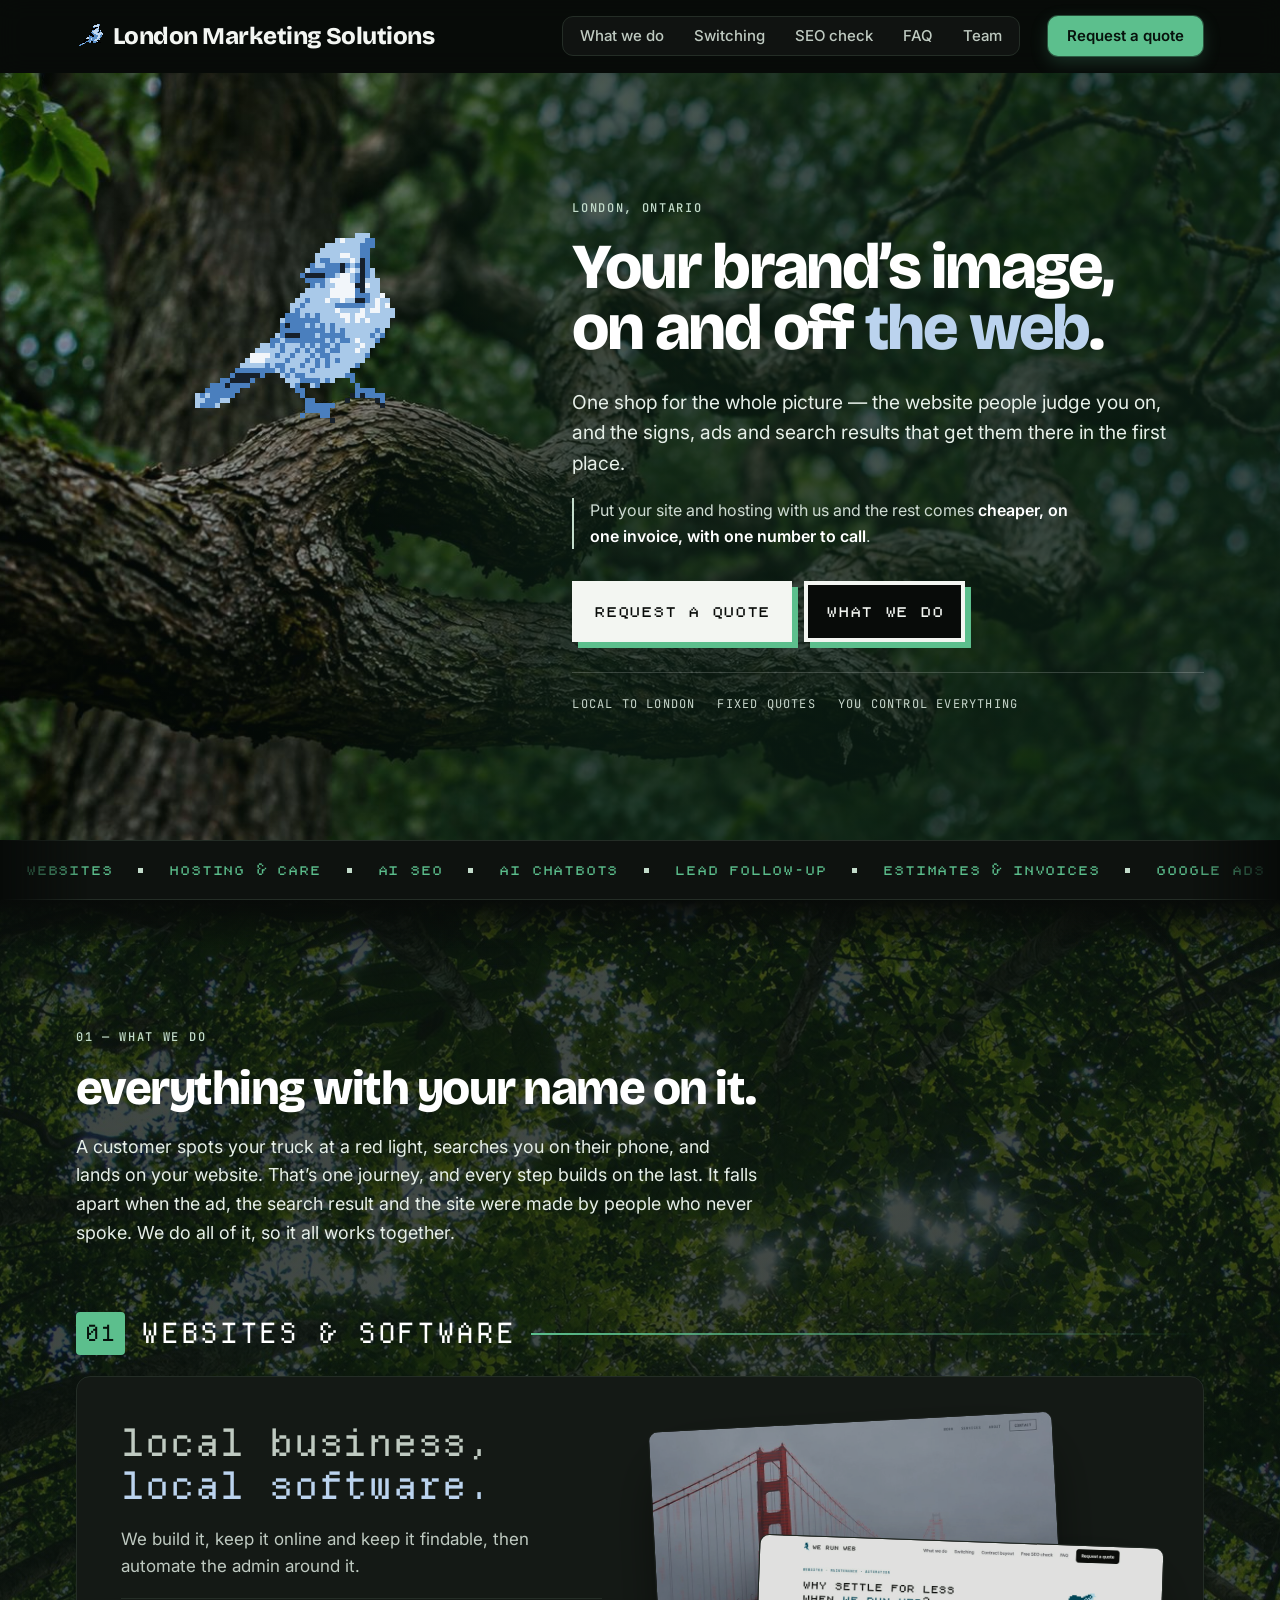
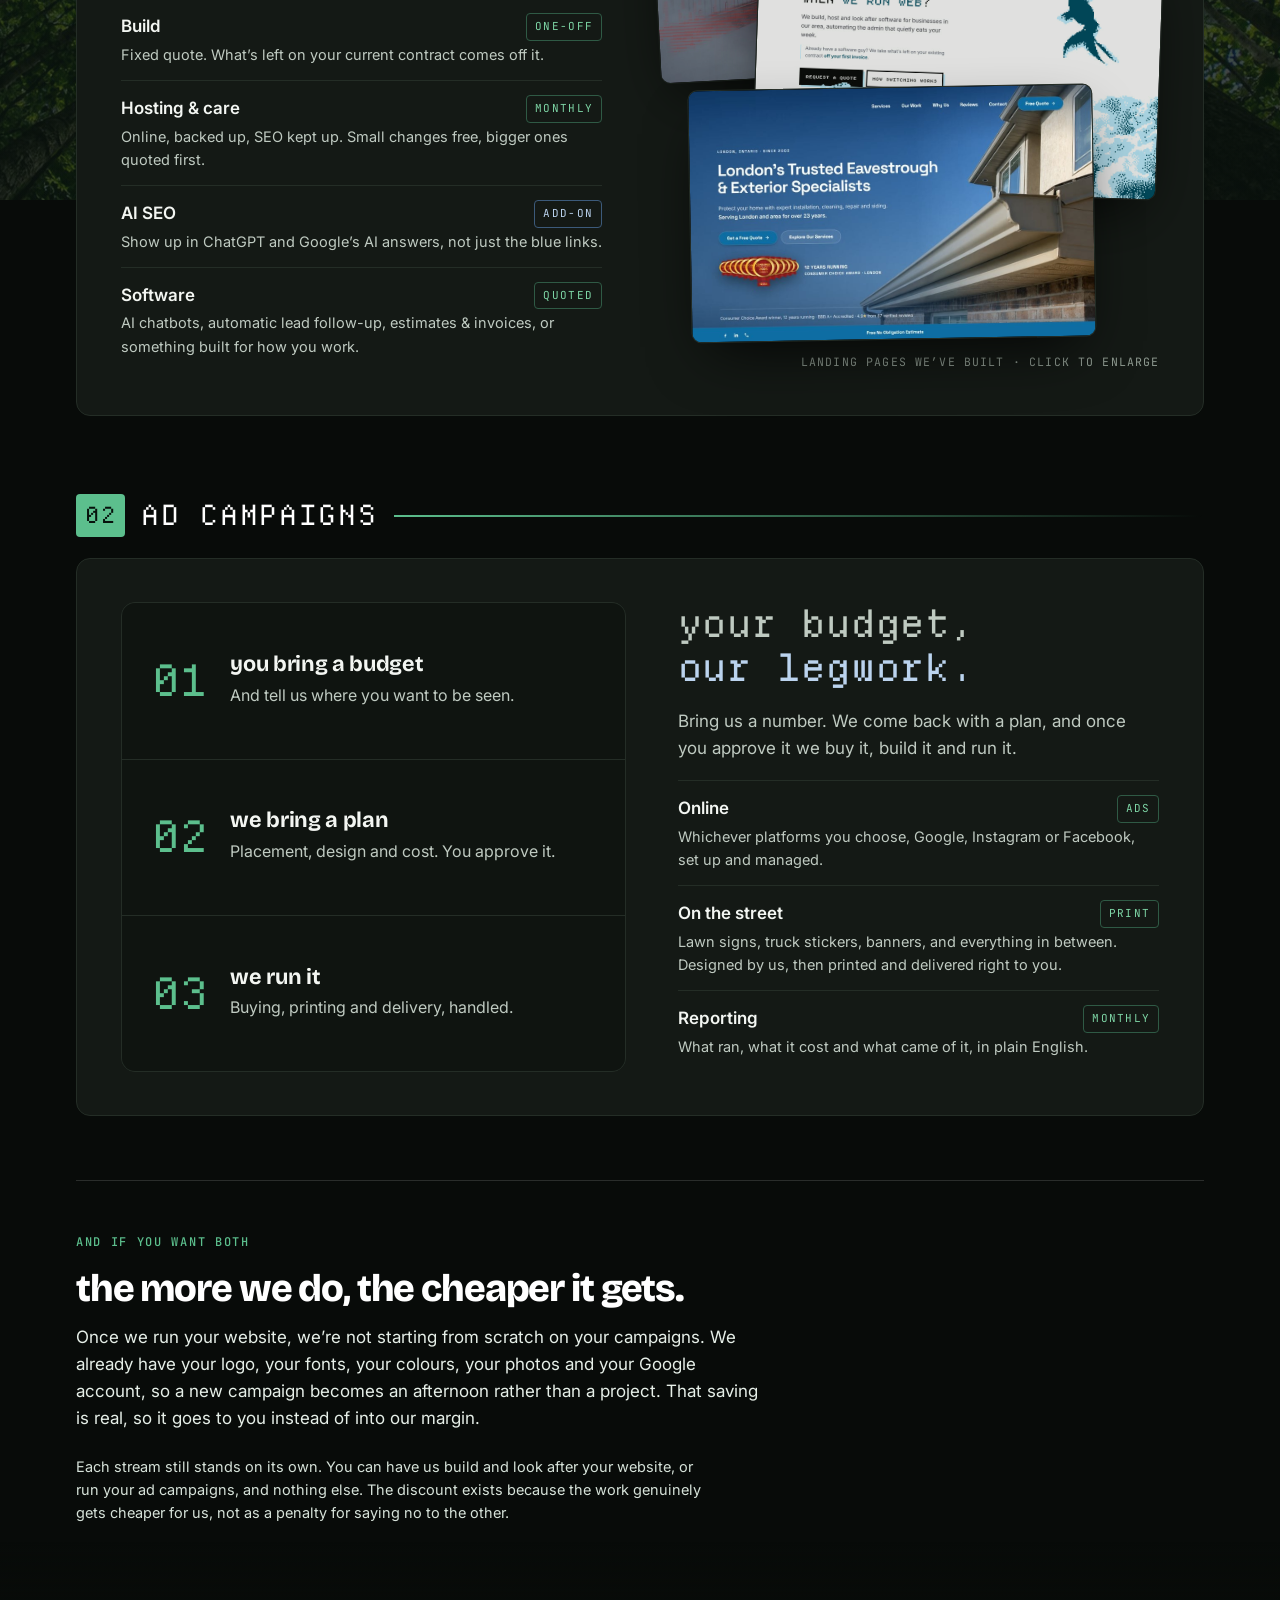
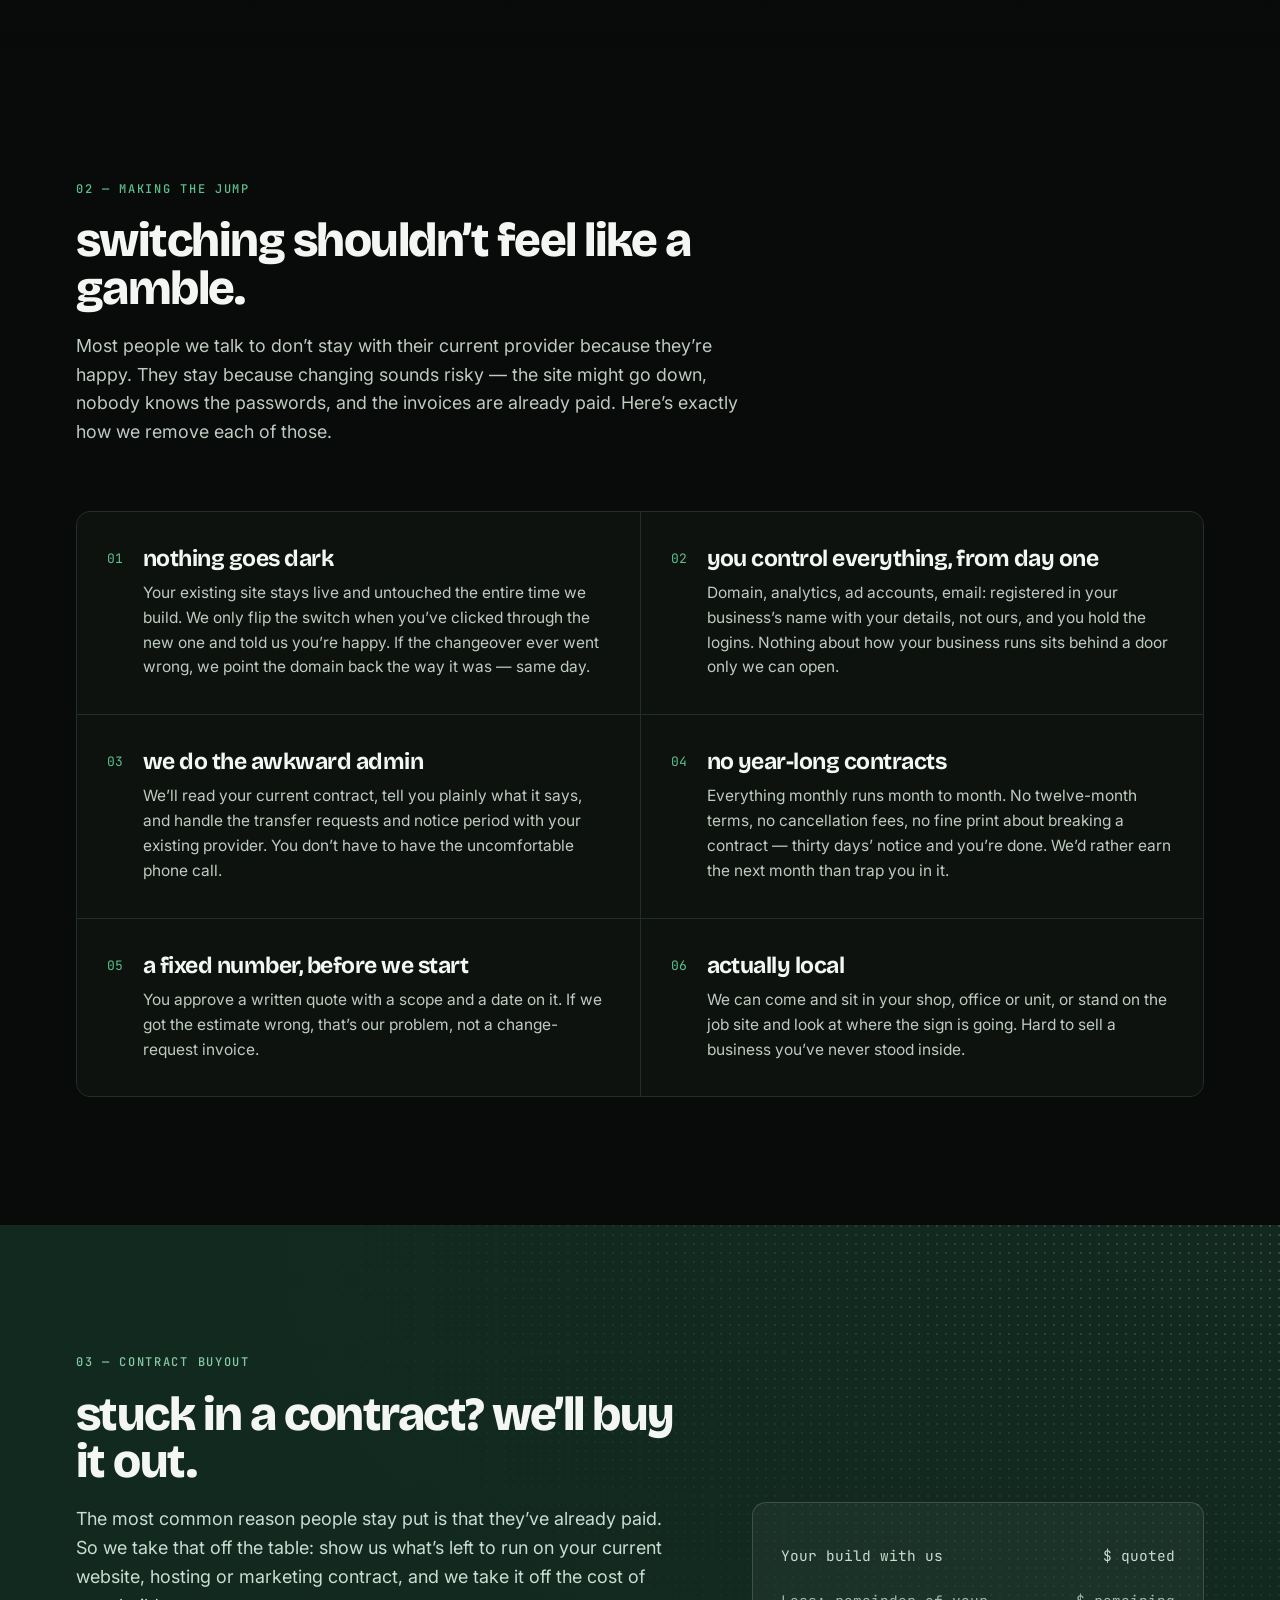
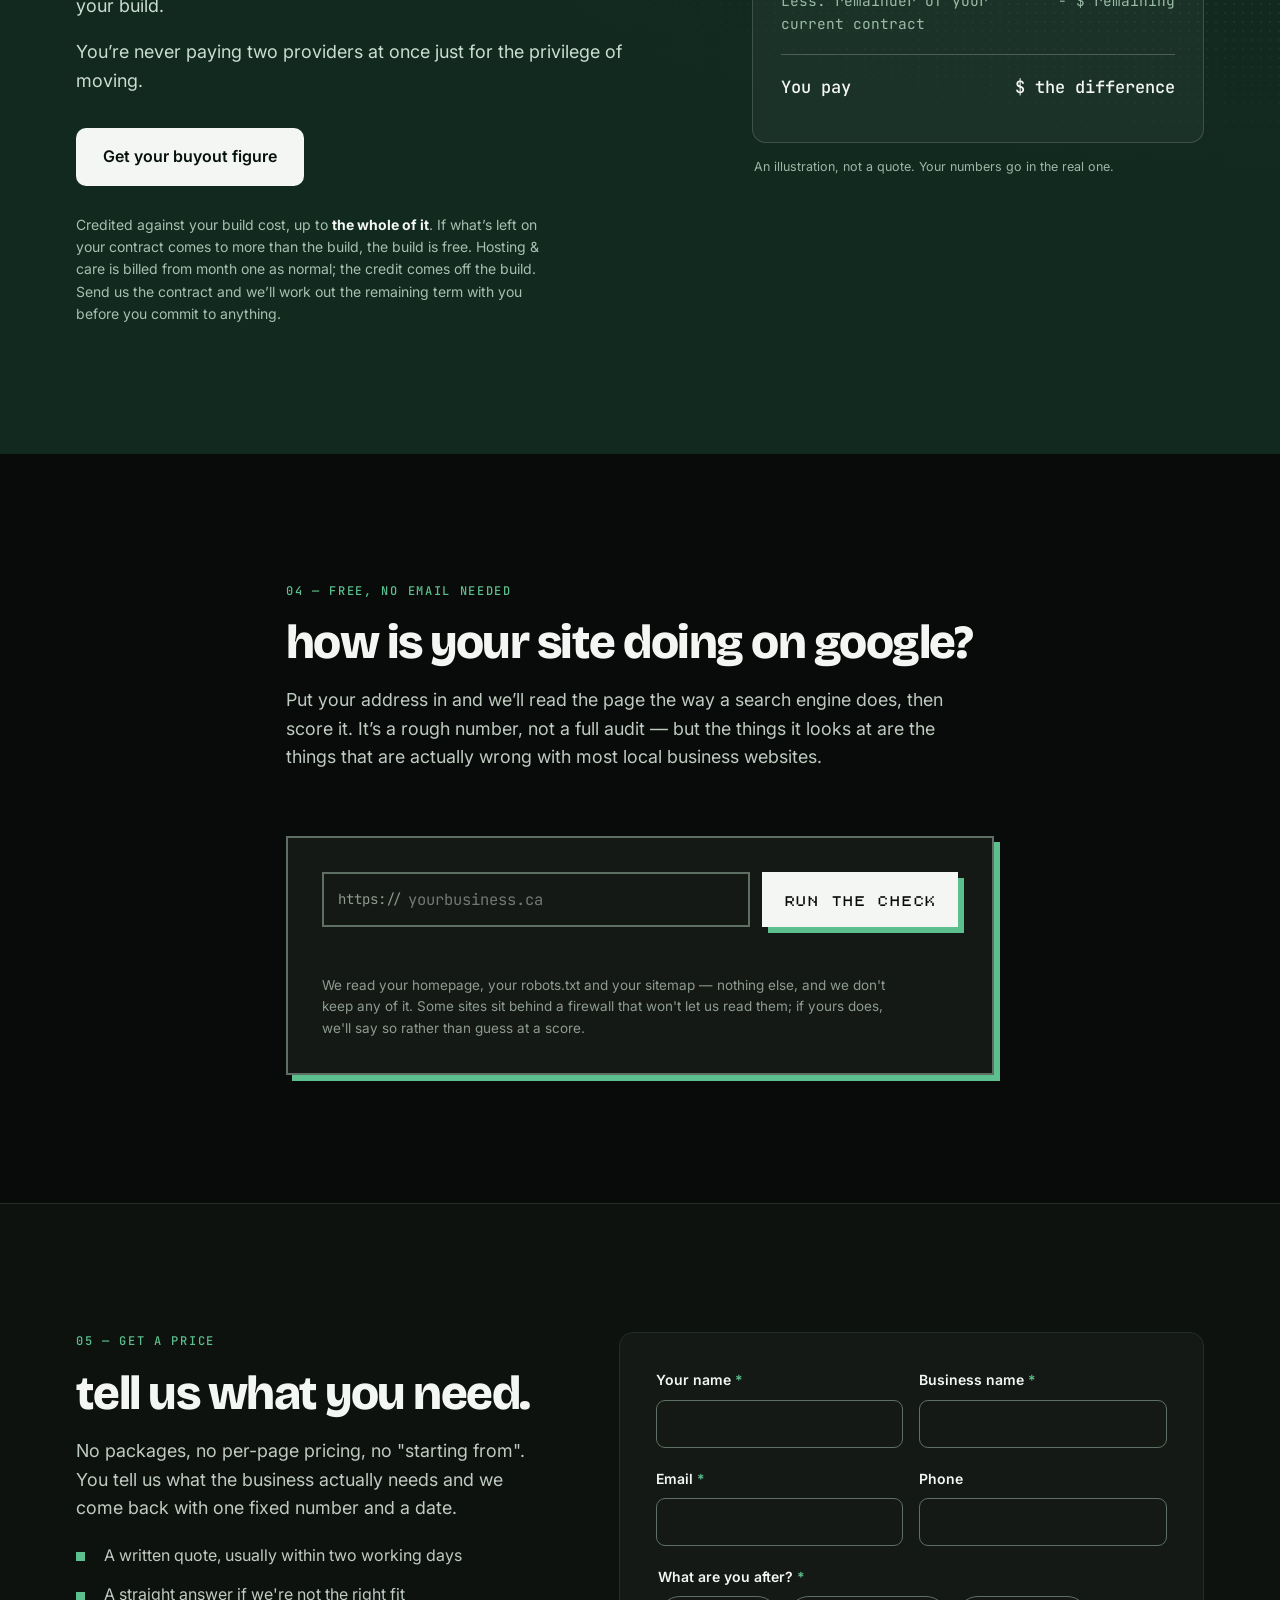
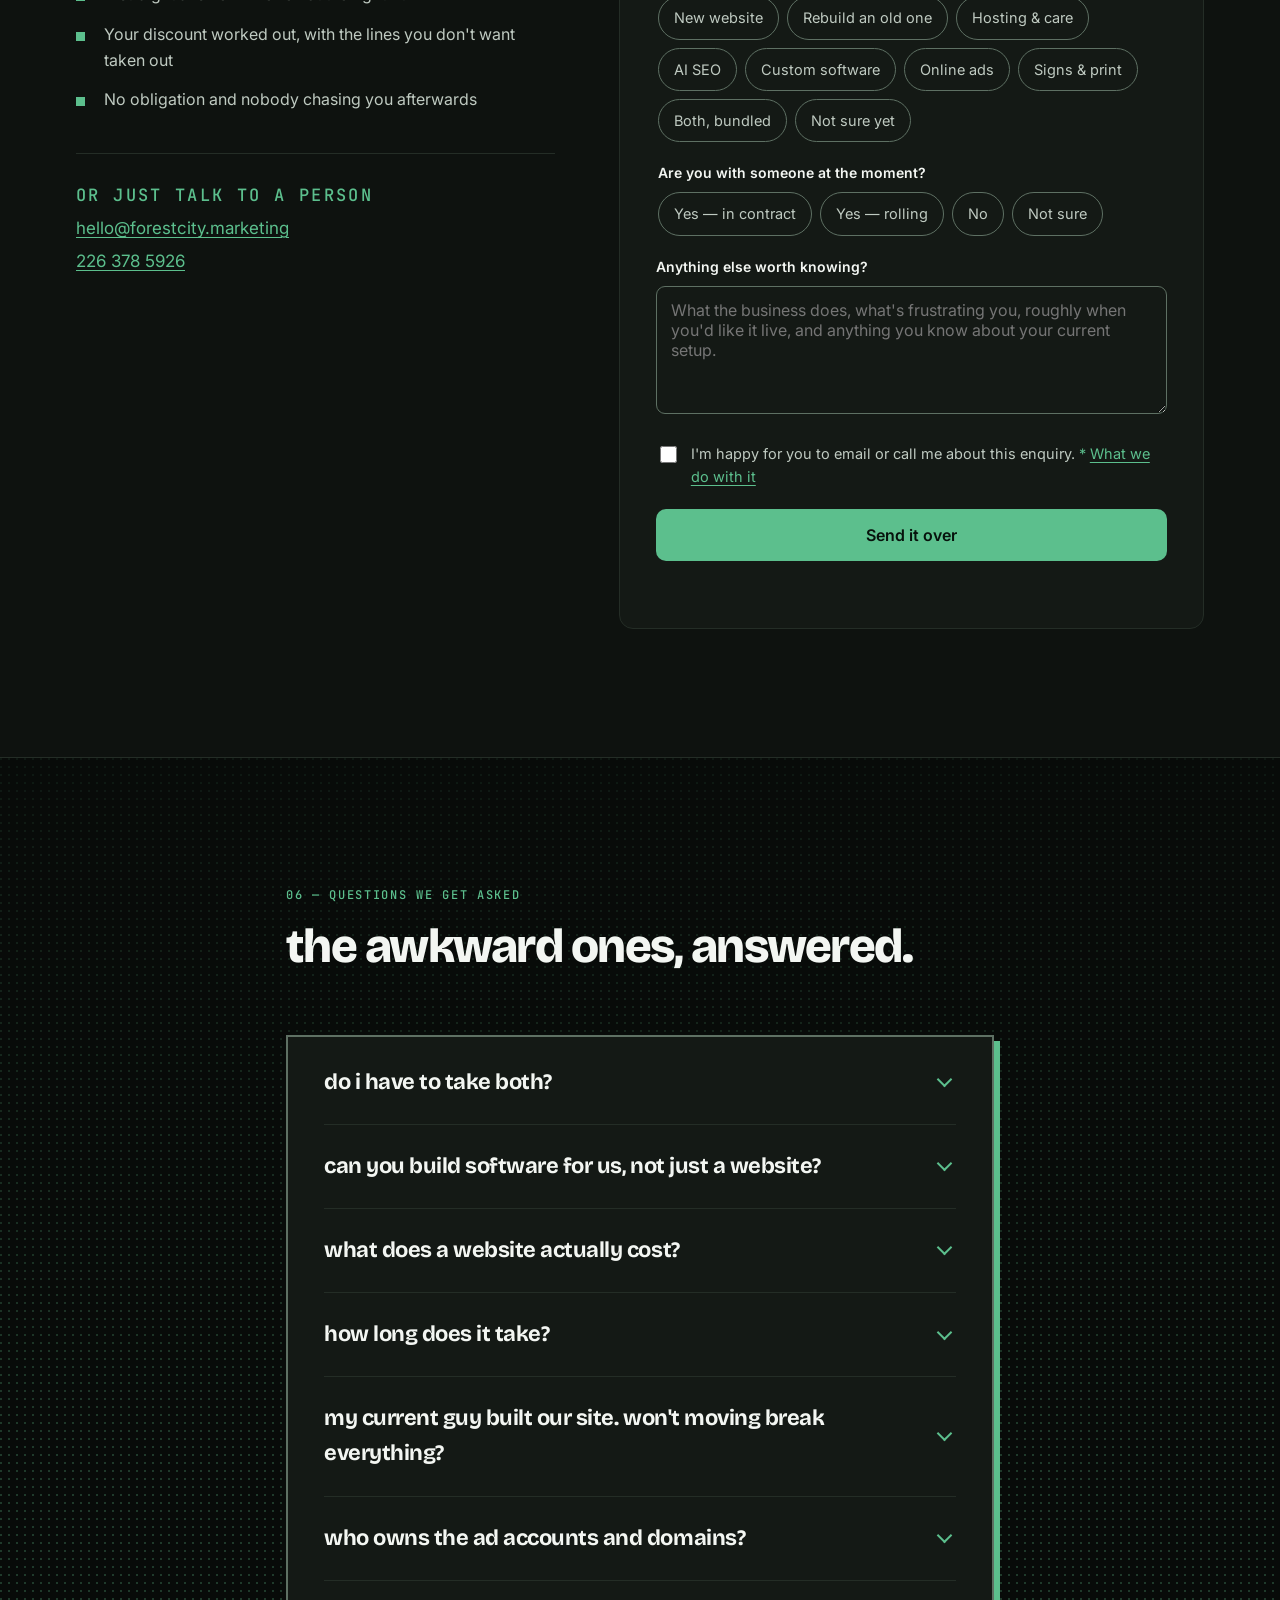
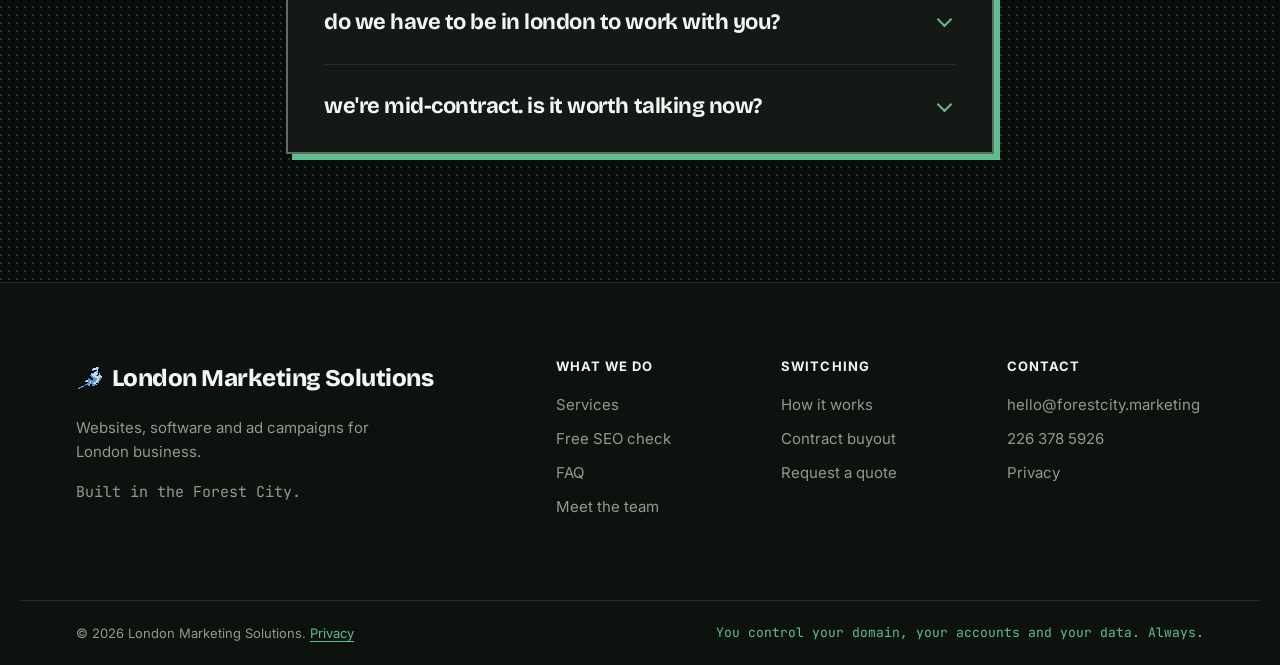
==== commit cd1e73e9: "Swap the ASCII headshot portfolio card for the Golden Gate ASCII hero New 1440x900 / 960x600 screens" ====
--- a/index.html
+++ b/index.html
@@ -329,8 +329,8 @@
         </div>
         <figure class="stack stream__art">
           <div class="stack__stage">
-            <button class="stack__card" type="button" data-slot="0" data-full="assets/img/work-portfolio-1440.jpg" data-title="Portfolio" data-note="A personal site with an ASCII-art headshot hero">
-              <img src="assets/img/work-portfolio.jpg" width="960" height="600" alt="Enlarge: a portfolio site with an ASCII-art headshot under a bold orange banner" loading="lazy">
+            <button class="stack__card" type="button" data-slot="0" data-full="assets/img/work-portfolio-1440.jpg" data-title="Landing page" data-note="A hero with ASCII art of the Golden Gate cutting through the fog">
+              <img src="assets/img/work-portfolio.jpg" width="960" height="600" alt="Enlarge: a landing page hero with red ASCII art of the Golden Gate Bridge drawn over a foggy photo" loading="lazy">
             </button>
             <button class="stack__card" type="button" data-slot="1" data-full="assets/img/work-wrw-1440.jpg" data-title="We Run Web" data-note="A software landing page with an animated pixel hero">
               <img src="assets/img/work-wrw.jpg" width="960" height="600" alt="Enlarge: a software company landing page with an animated pixel-art hero" loading="lazy">
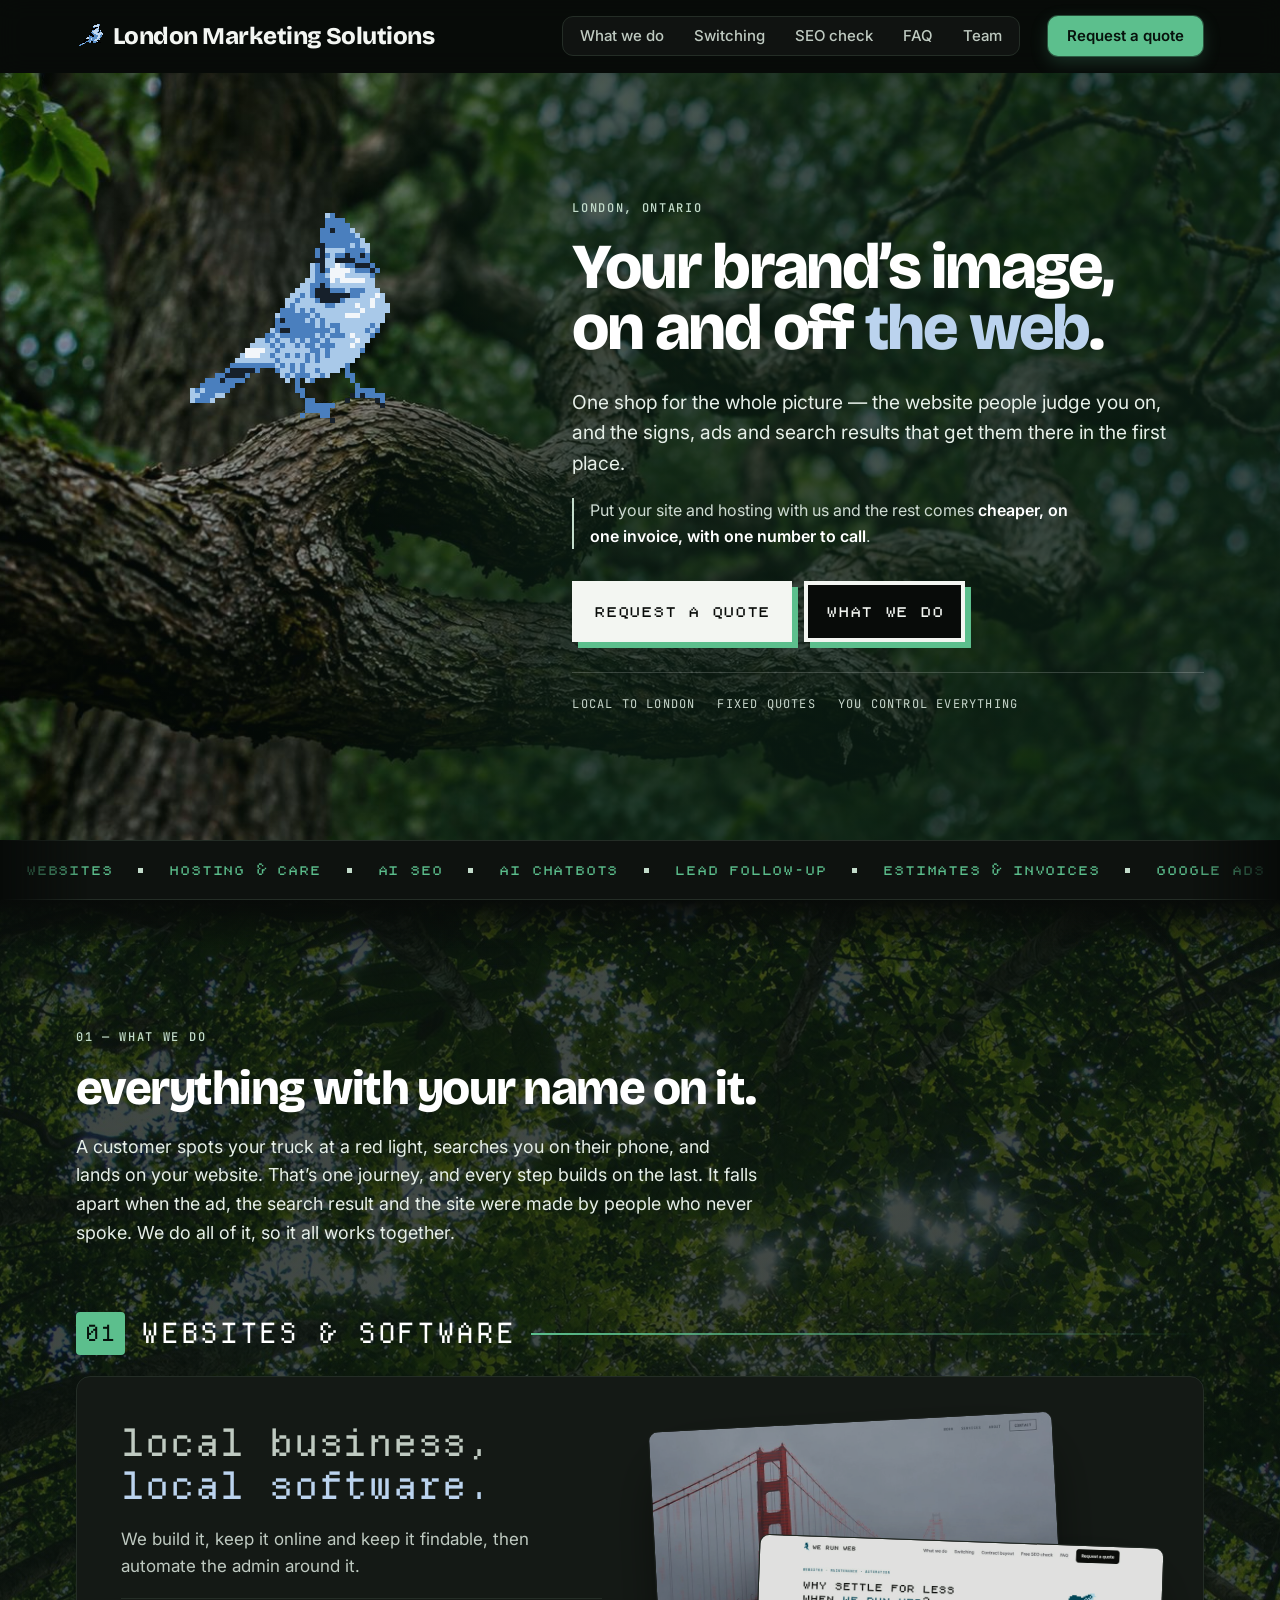
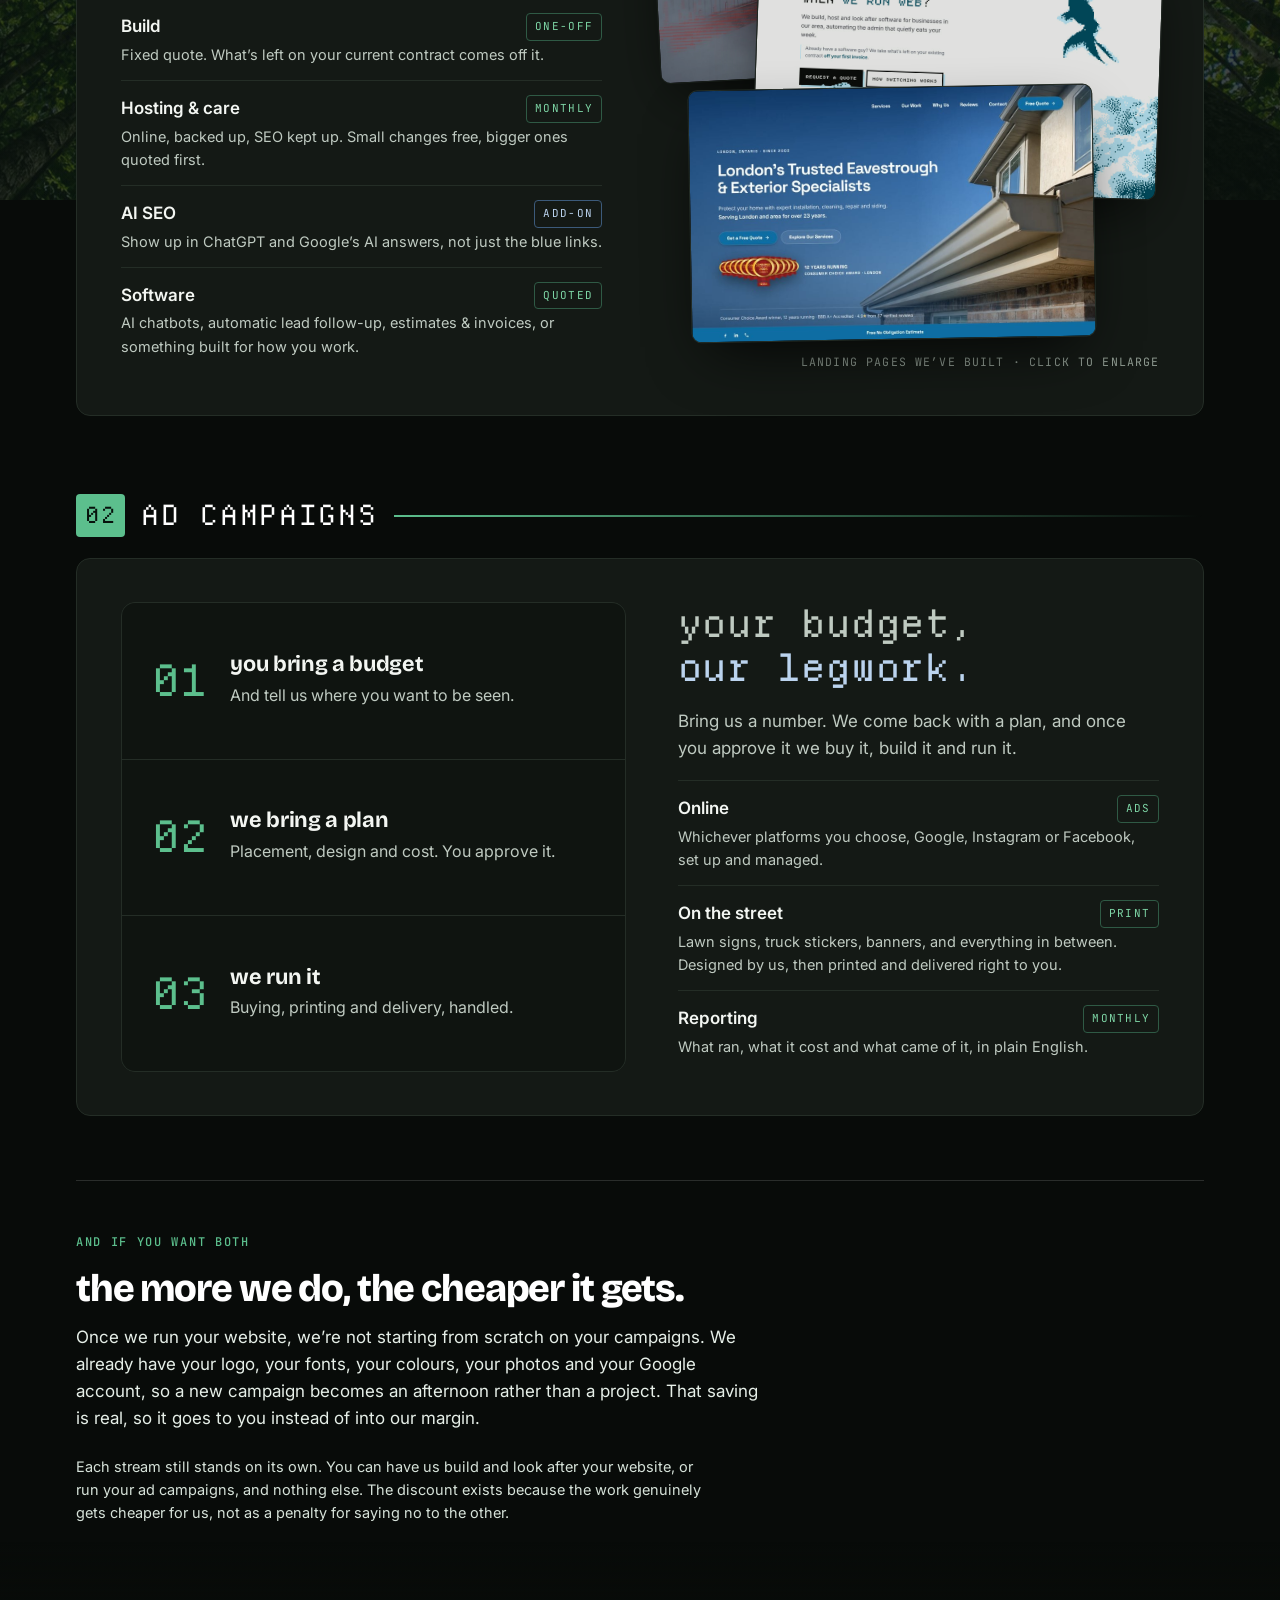
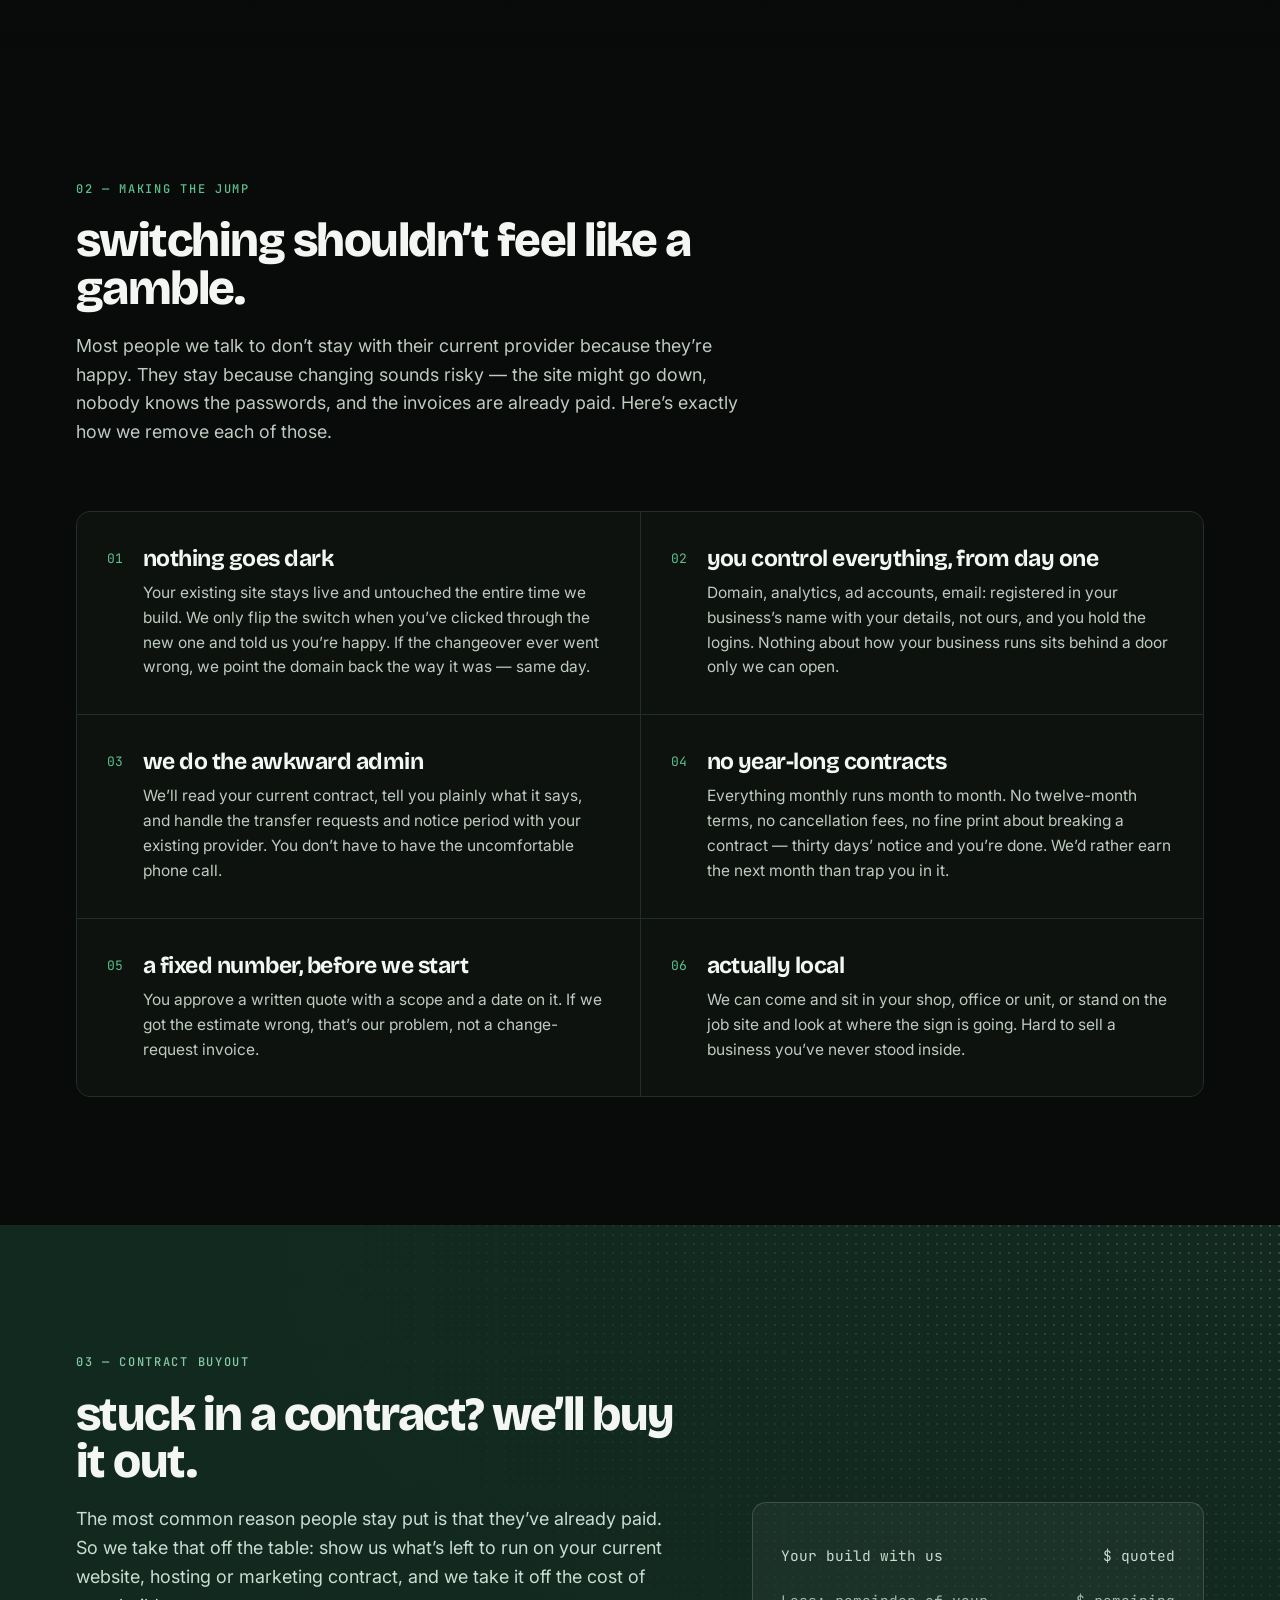
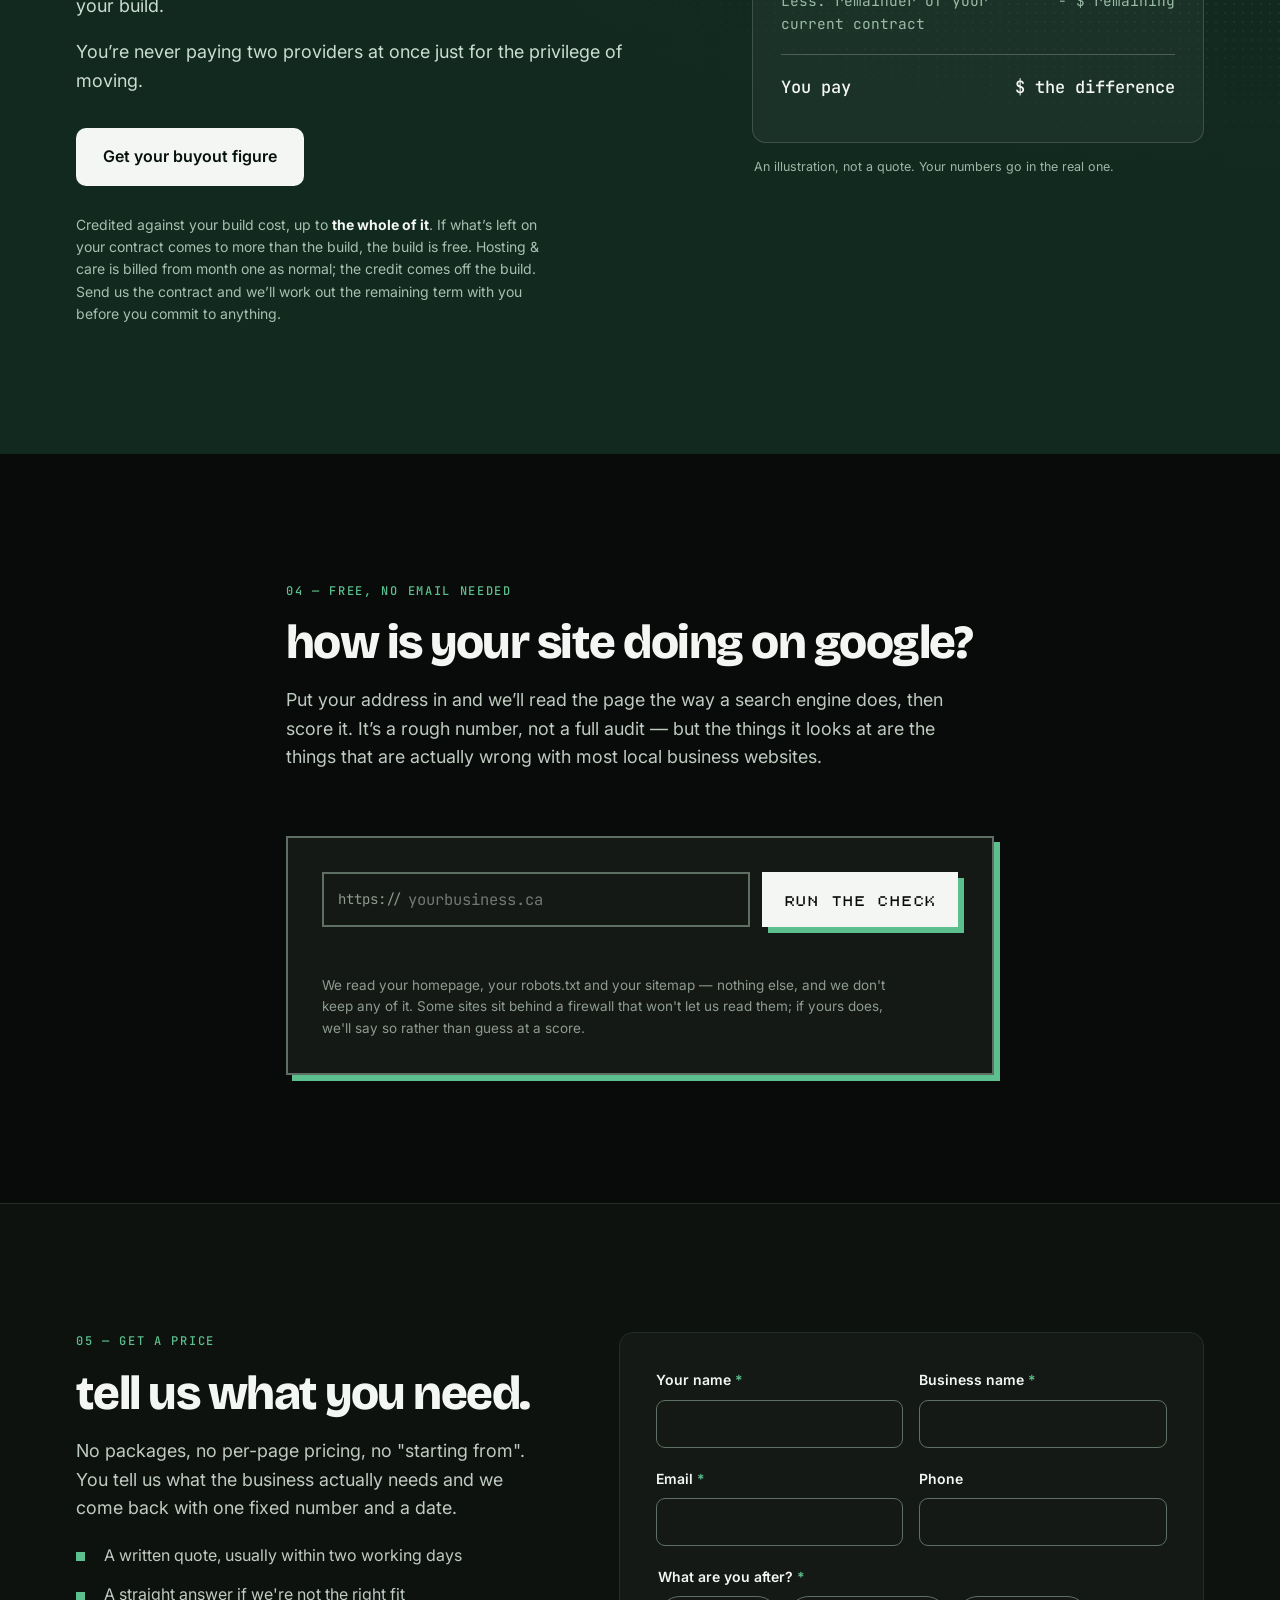
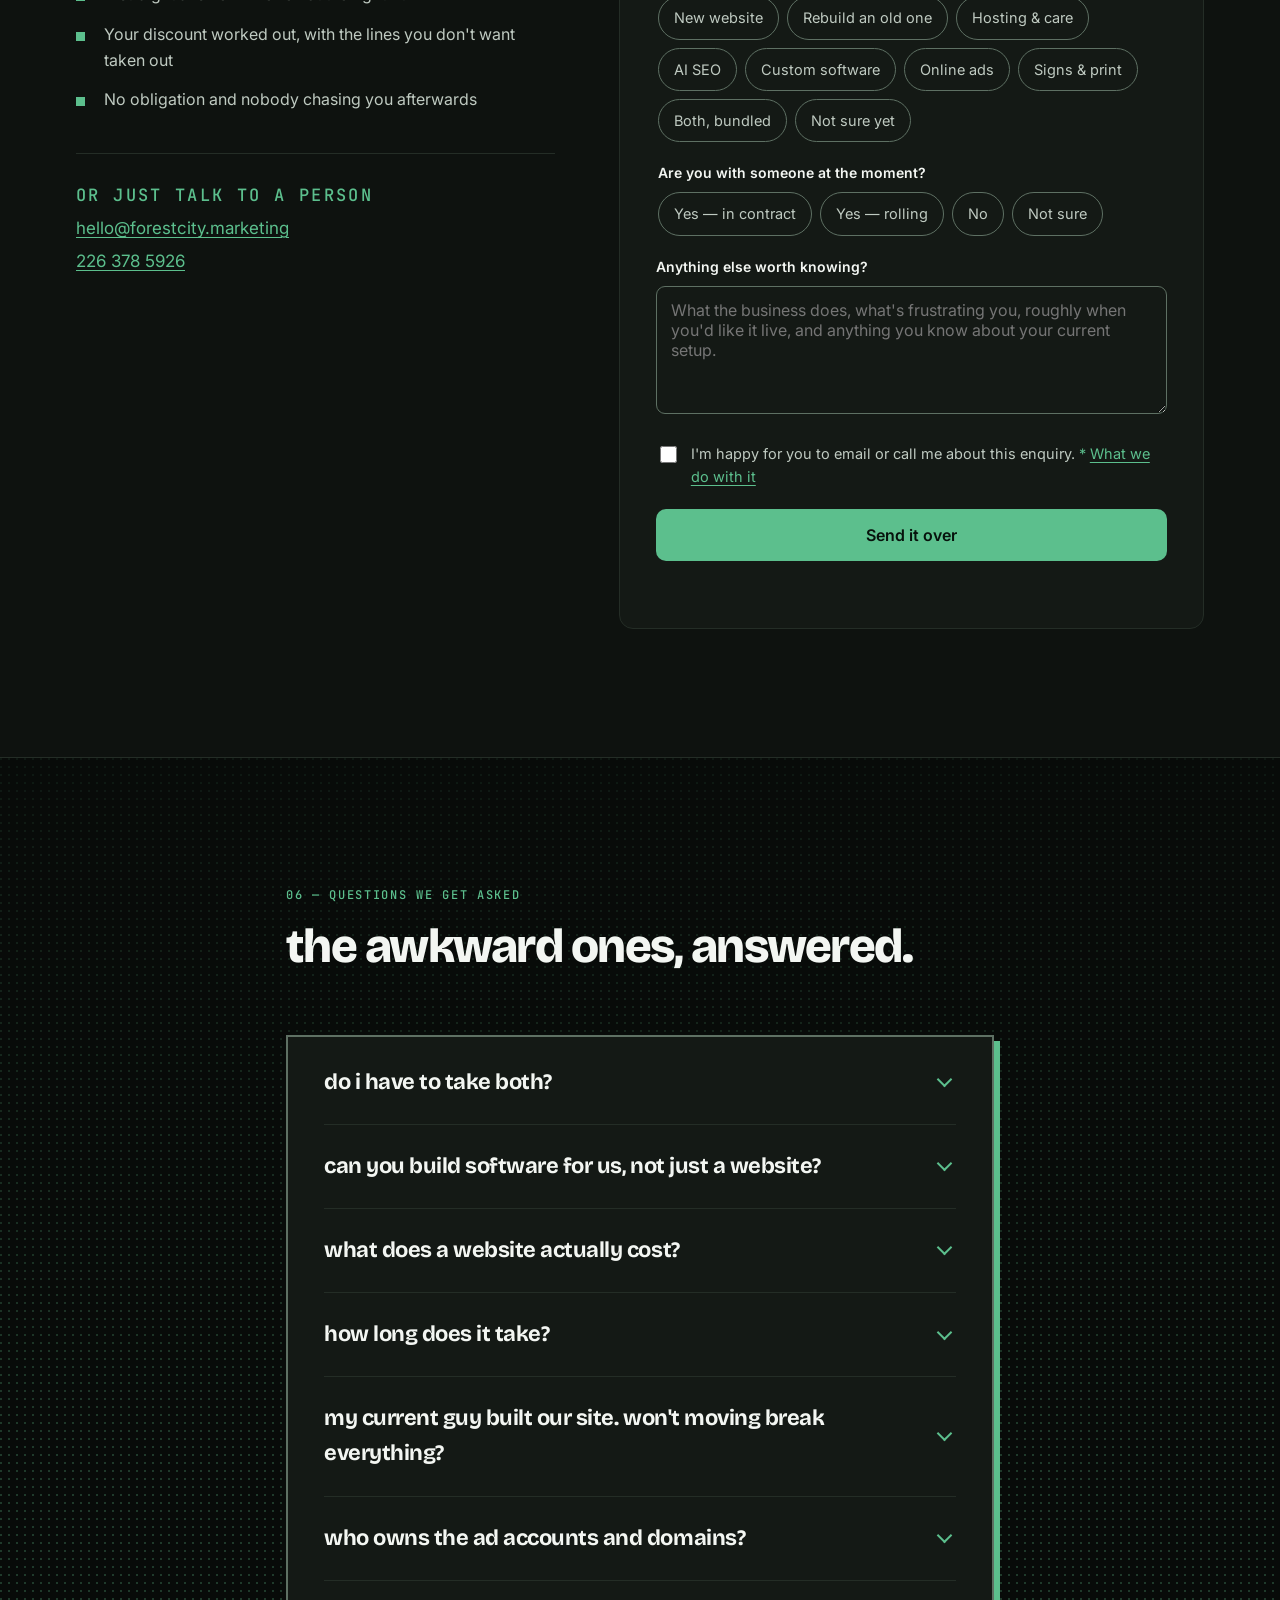
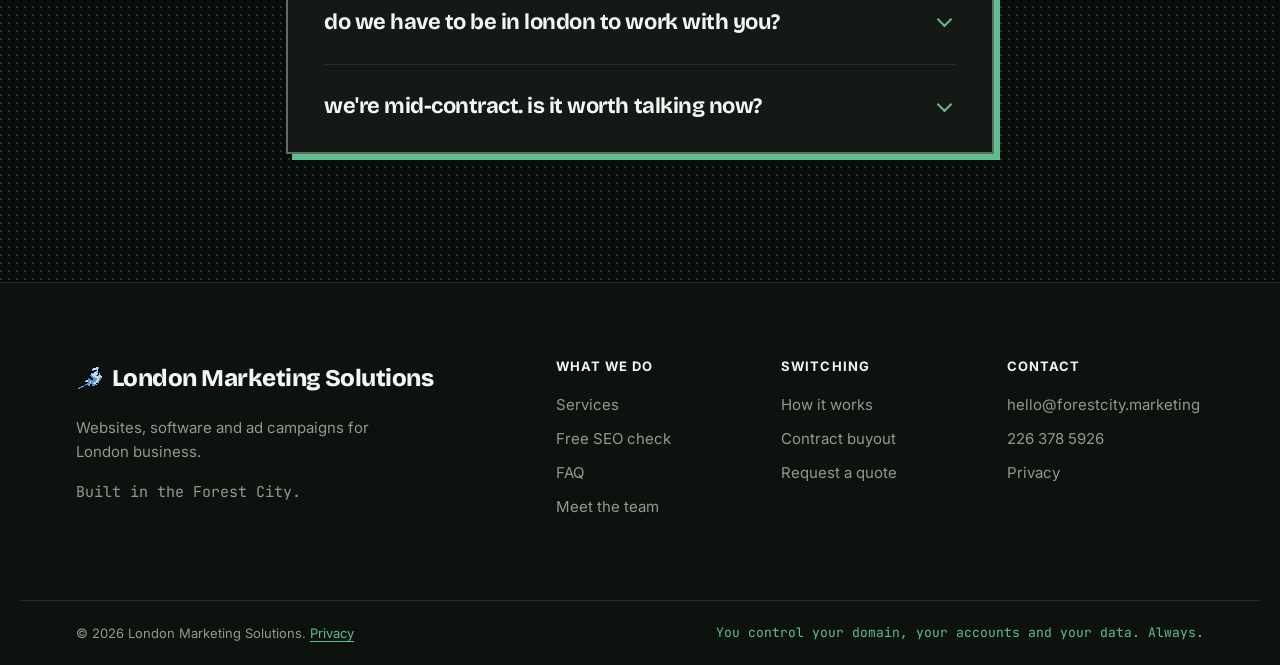
==== commit c8d18873: "Drop the title and caption from the Golden Gate portfolio card Co-Authored-By: Claude Opus 5.5 <nore" ====
--- a/index.html
+++ b/index.html
@@ -329,7 +329,7 @@
         </div>
         <figure class="stack stream__art">
           <div class="stack__stage">
-            <button class="stack__card" type="button" data-slot="0" data-full="assets/img/work-portfolio-1440.jpg" data-title="Landing page" data-note="A hero with ASCII art of the Golden Gate cutting through the fog">
+            <button class="stack__card" type="button" data-slot="0" data-full="assets/img/work-portfolio-1440.jpg">
               <img src="assets/img/work-portfolio.jpg" width="960" height="600" alt="Enlarge: a landing page hero with red ASCII art of the Golden Gate Bridge drawn over a foggy photo" loading="lazy">
             </button>
             <button class="stack__card" type="button" data-slot="1" data-full="assets/img/work-wrw-1440.jpg" data-title="We Run Web" data-note="A software landing page with an animated pixel hero">
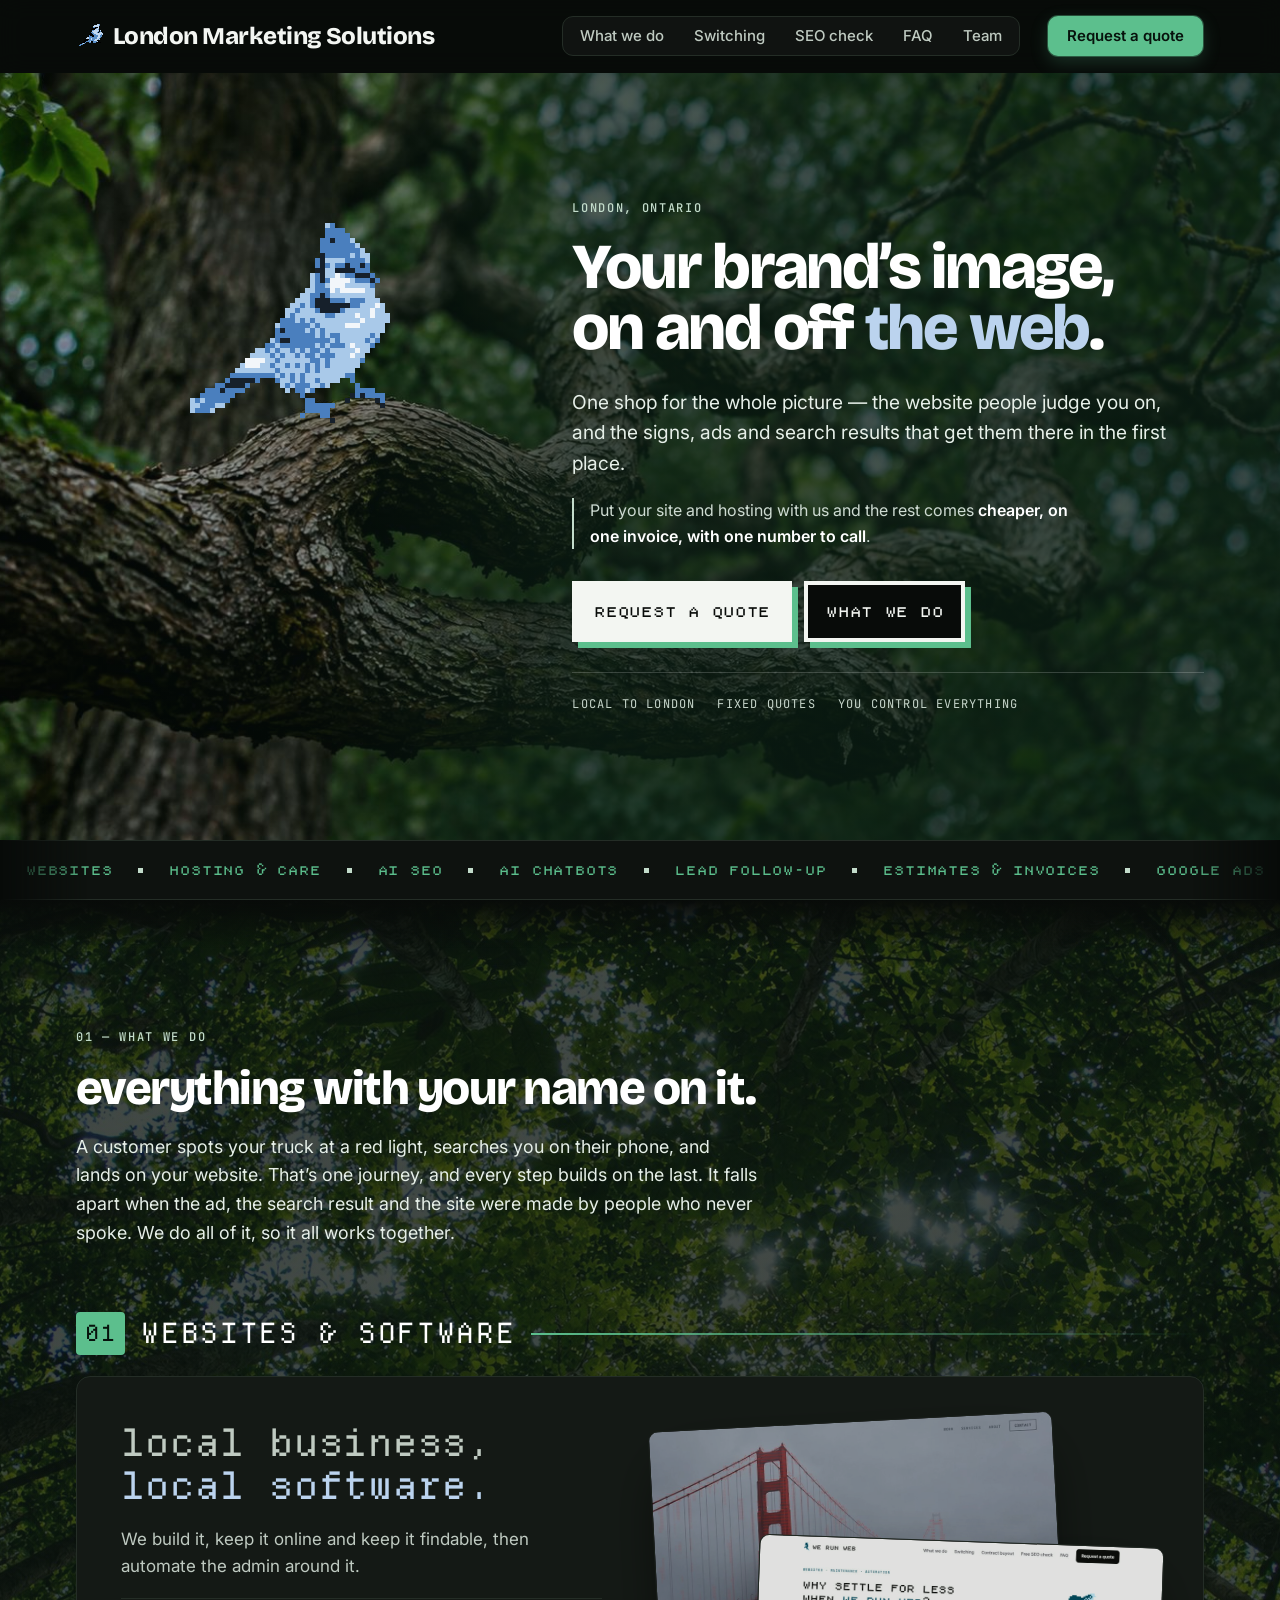
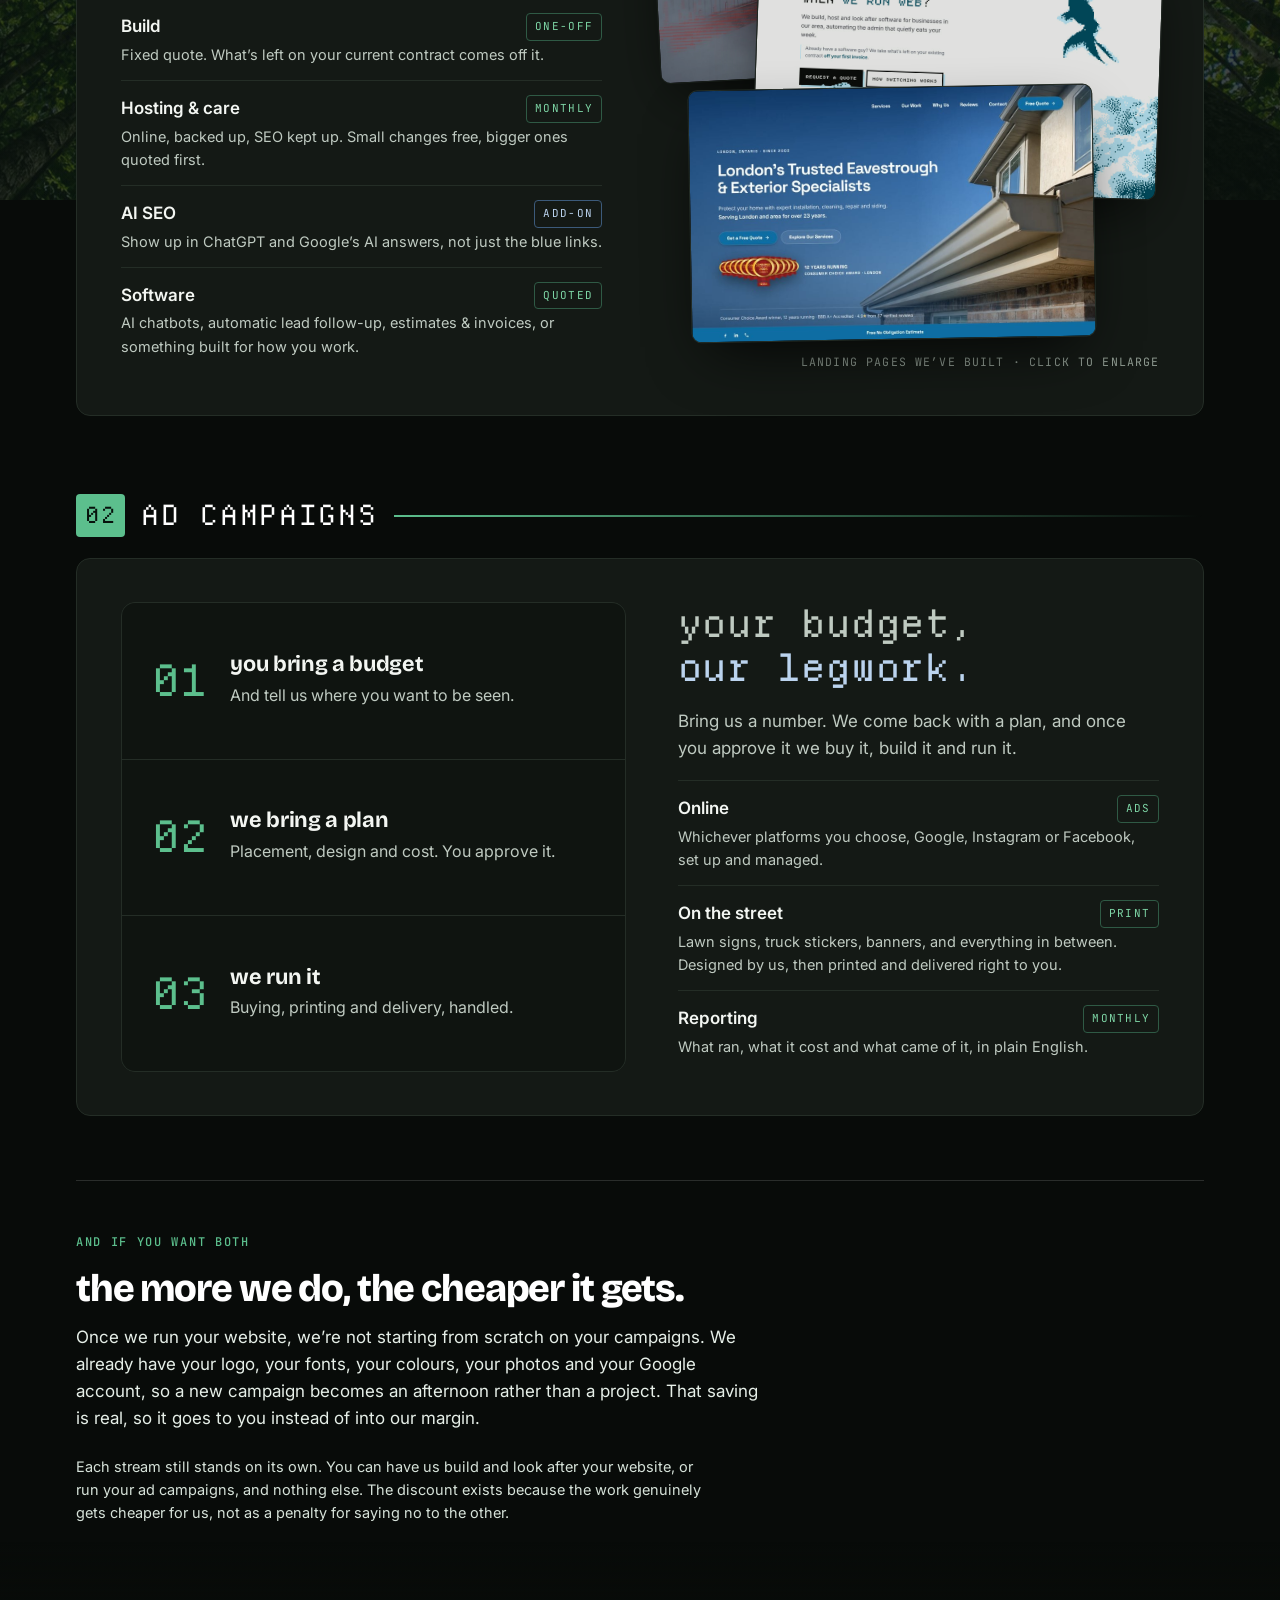
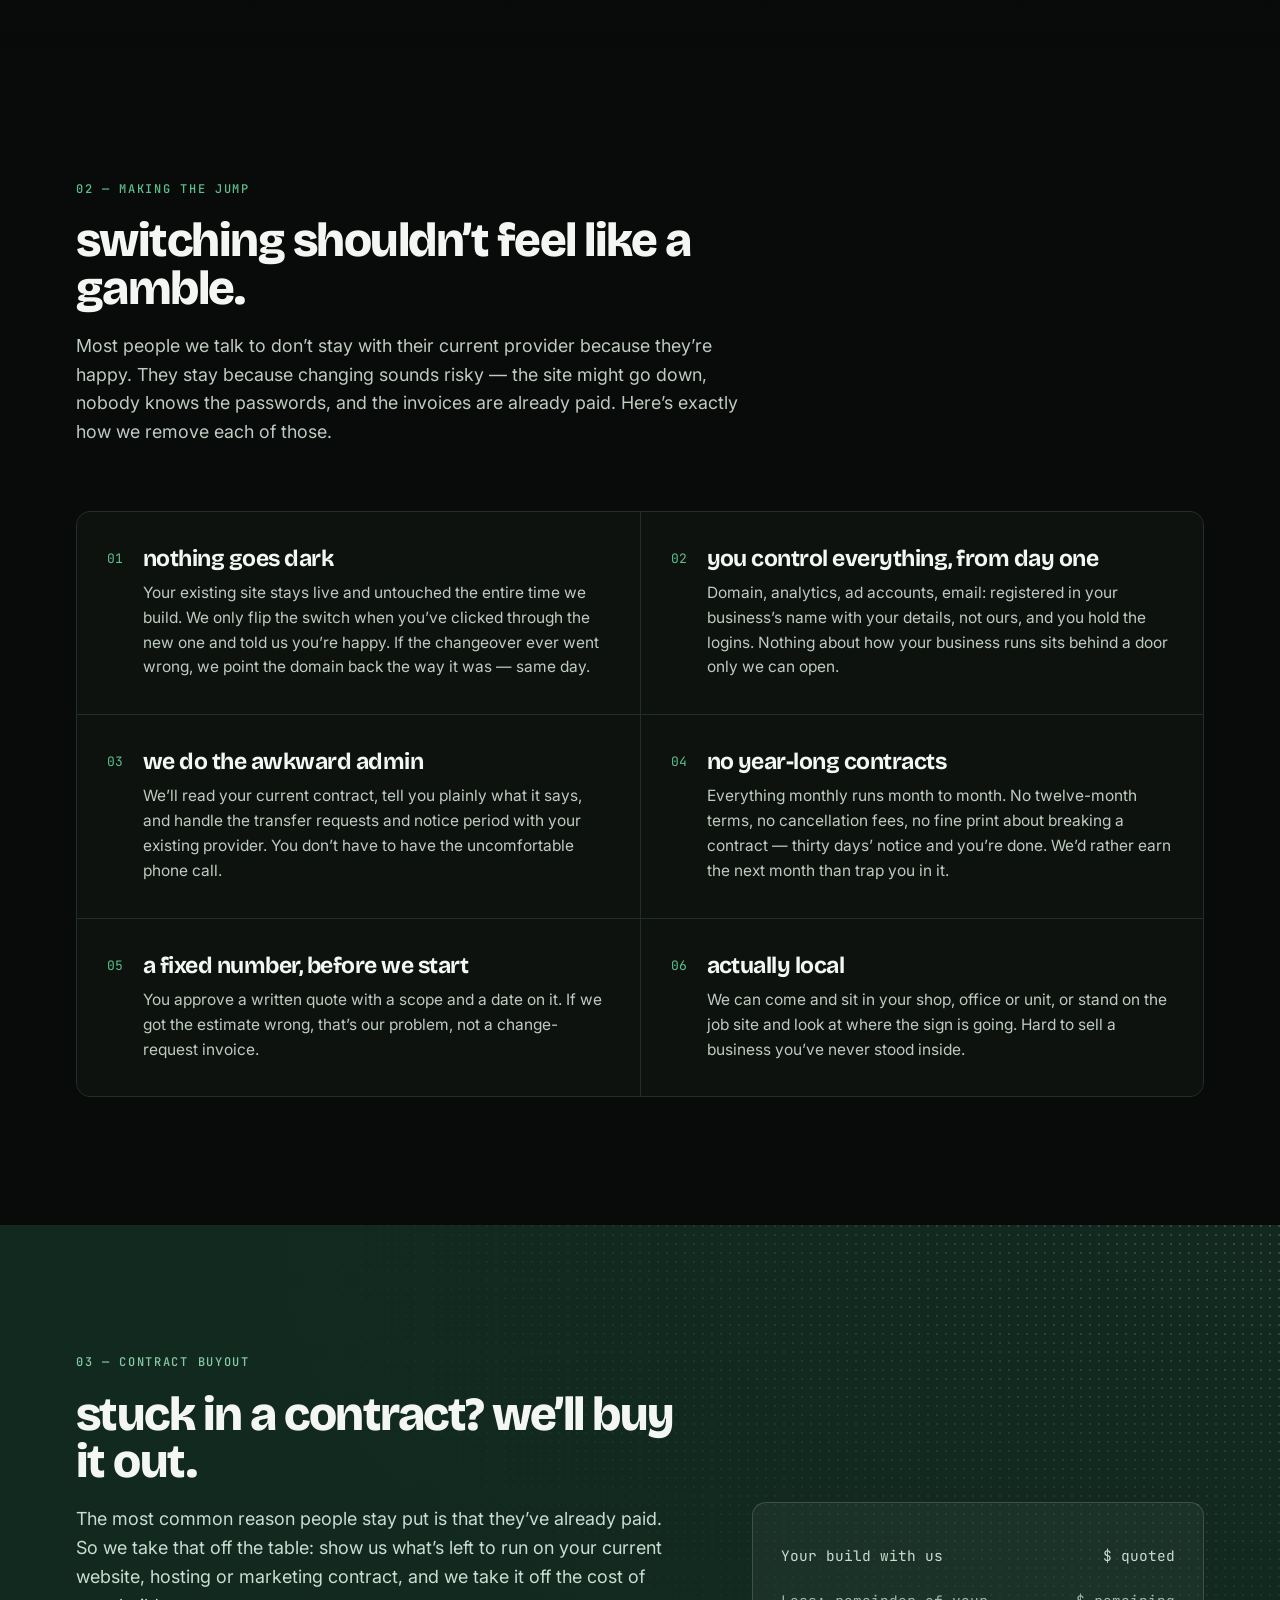
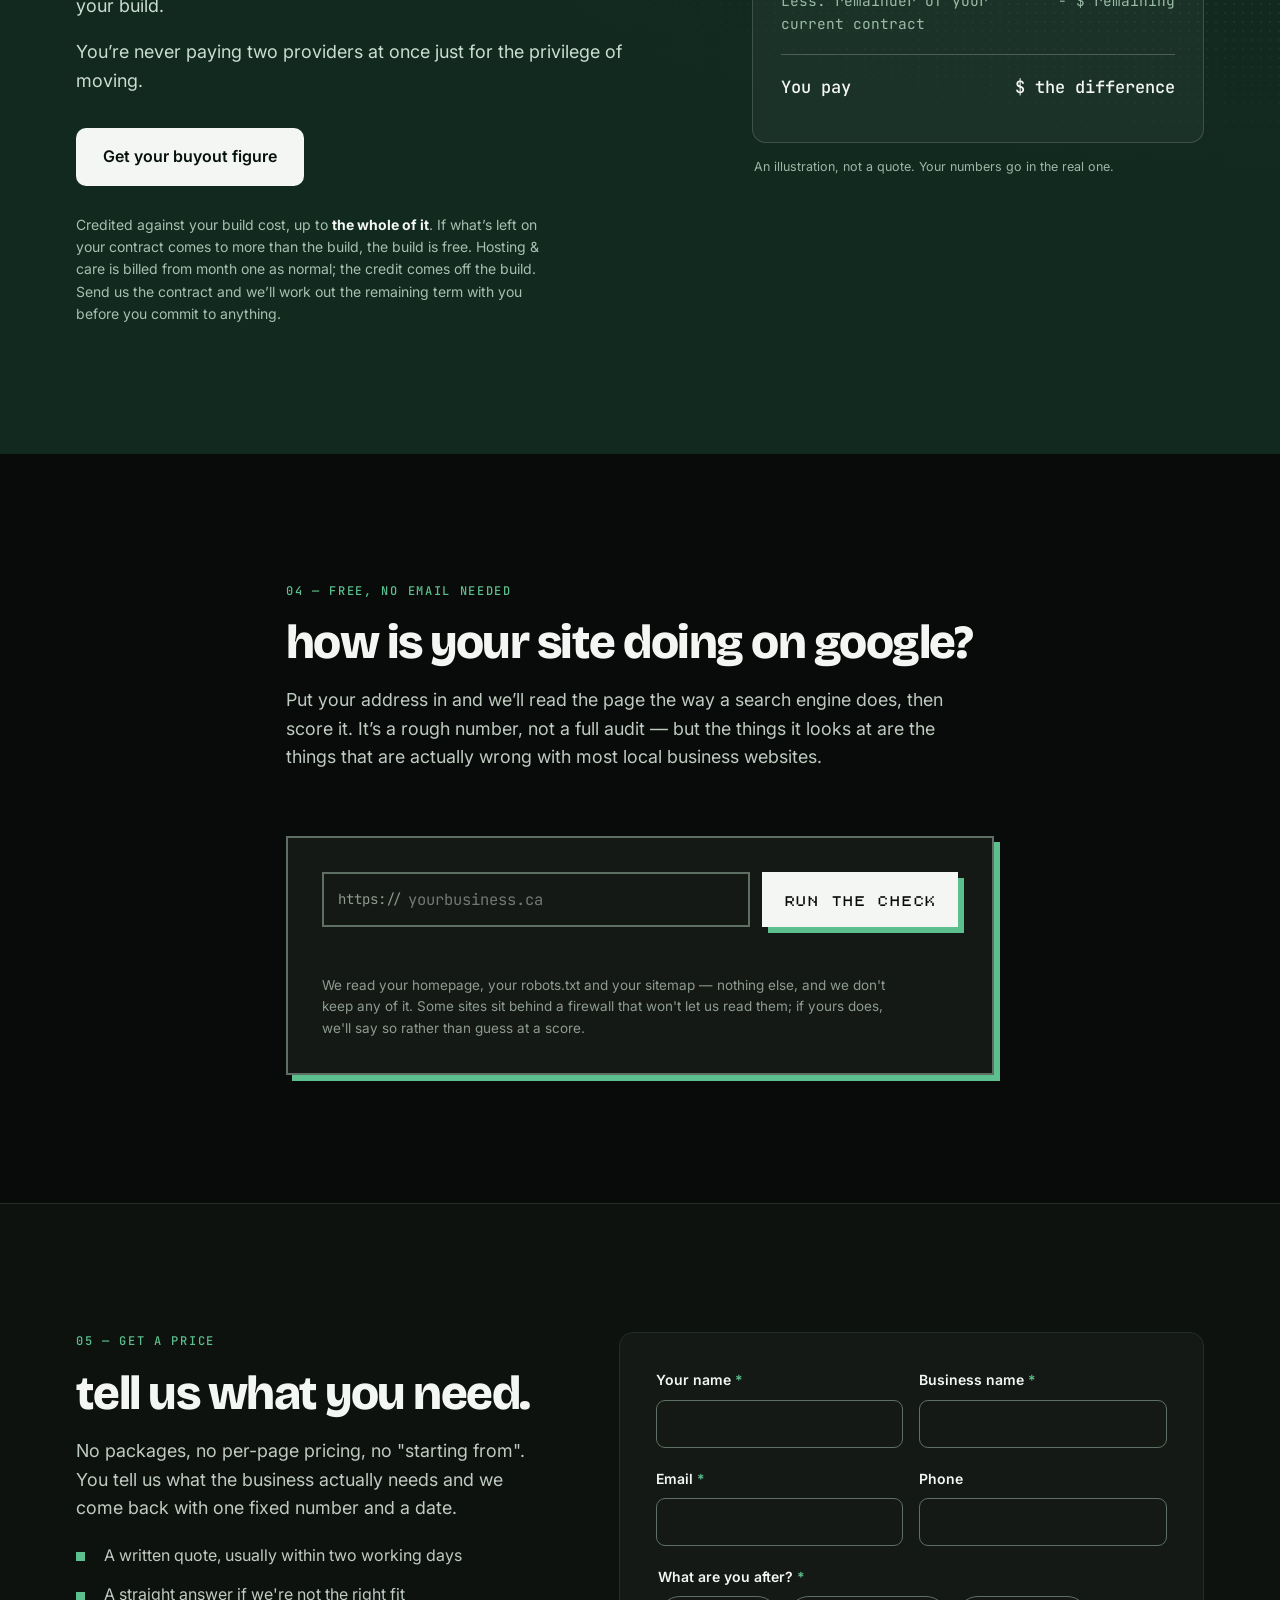
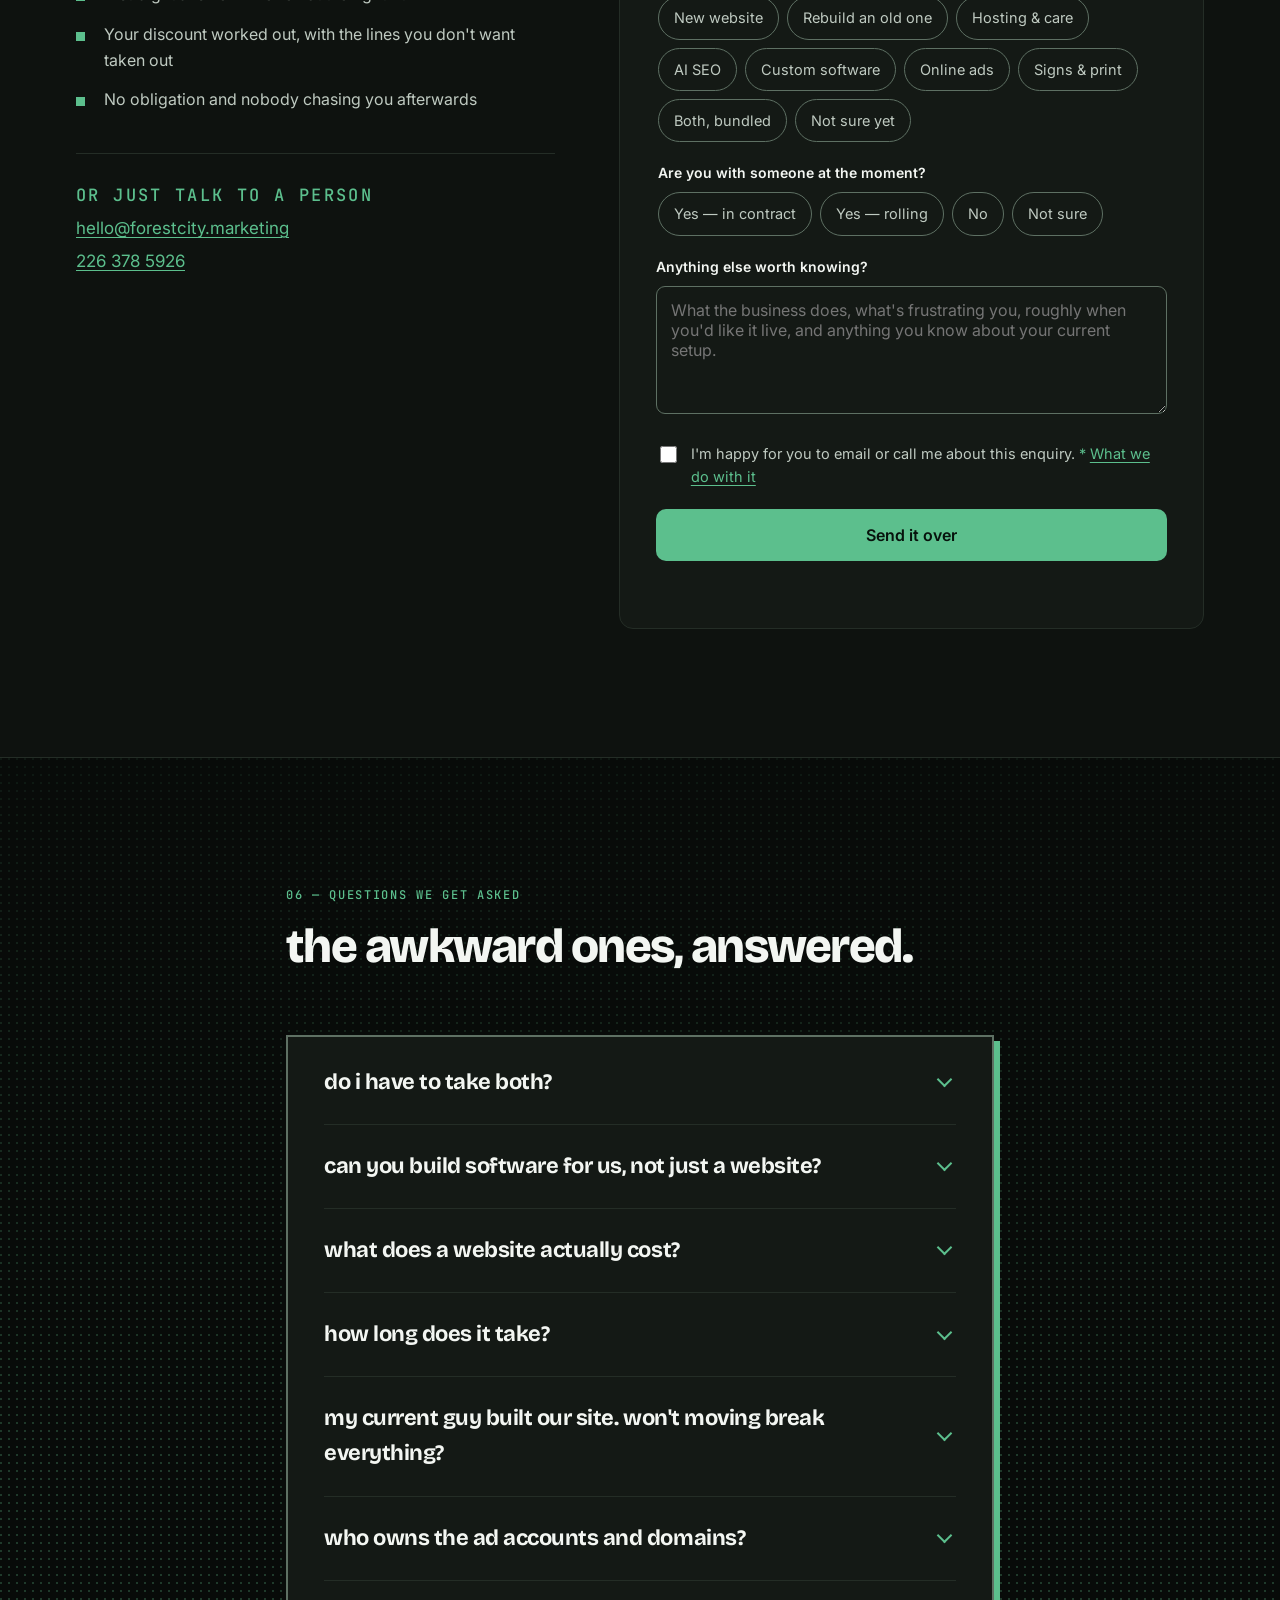
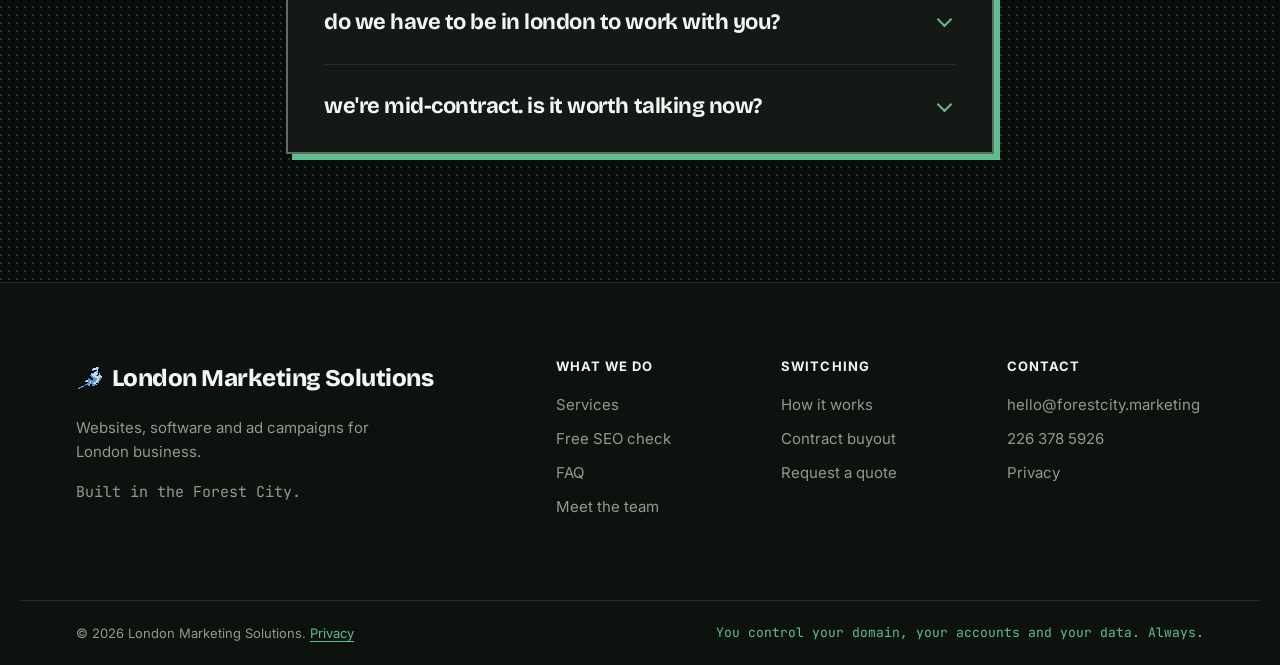
==== commit 336b07de: "Drop the title and caption from the We Run Web portfolio card Every work card now opens without a ca" ====
--- a/index.html
+++ b/index.html
@@ -332,7 +332,7 @@
             <button class="stack__card" type="button" data-slot="0" data-full="assets/img/work-portfolio-1440.jpg">
               <img src="assets/img/work-portfolio.jpg" width="960" height="600" alt="Enlarge: a landing page hero with red ASCII art of the Golden Gate Bridge drawn over a foggy photo" loading="lazy">
             </button>
-            <button class="stack__card" type="button" data-slot="1" data-full="assets/img/work-wrw-1440.jpg" data-title="We Run Web" data-note="A software landing page with an animated pixel hero">
+            <button class="stack__card" type="button" data-slot="1" data-full="assets/img/work-wrw-1440.jpg">
               <img src="assets/img/work-wrw.jpg" width="960" height="600" alt="Enlarge: a software company landing page with an animated pixel-art hero" loading="lazy">
             </button>
             <button class="stack__card" type="button" data-slot="2" data-full="assets/img/work-oe-1440.jpg">
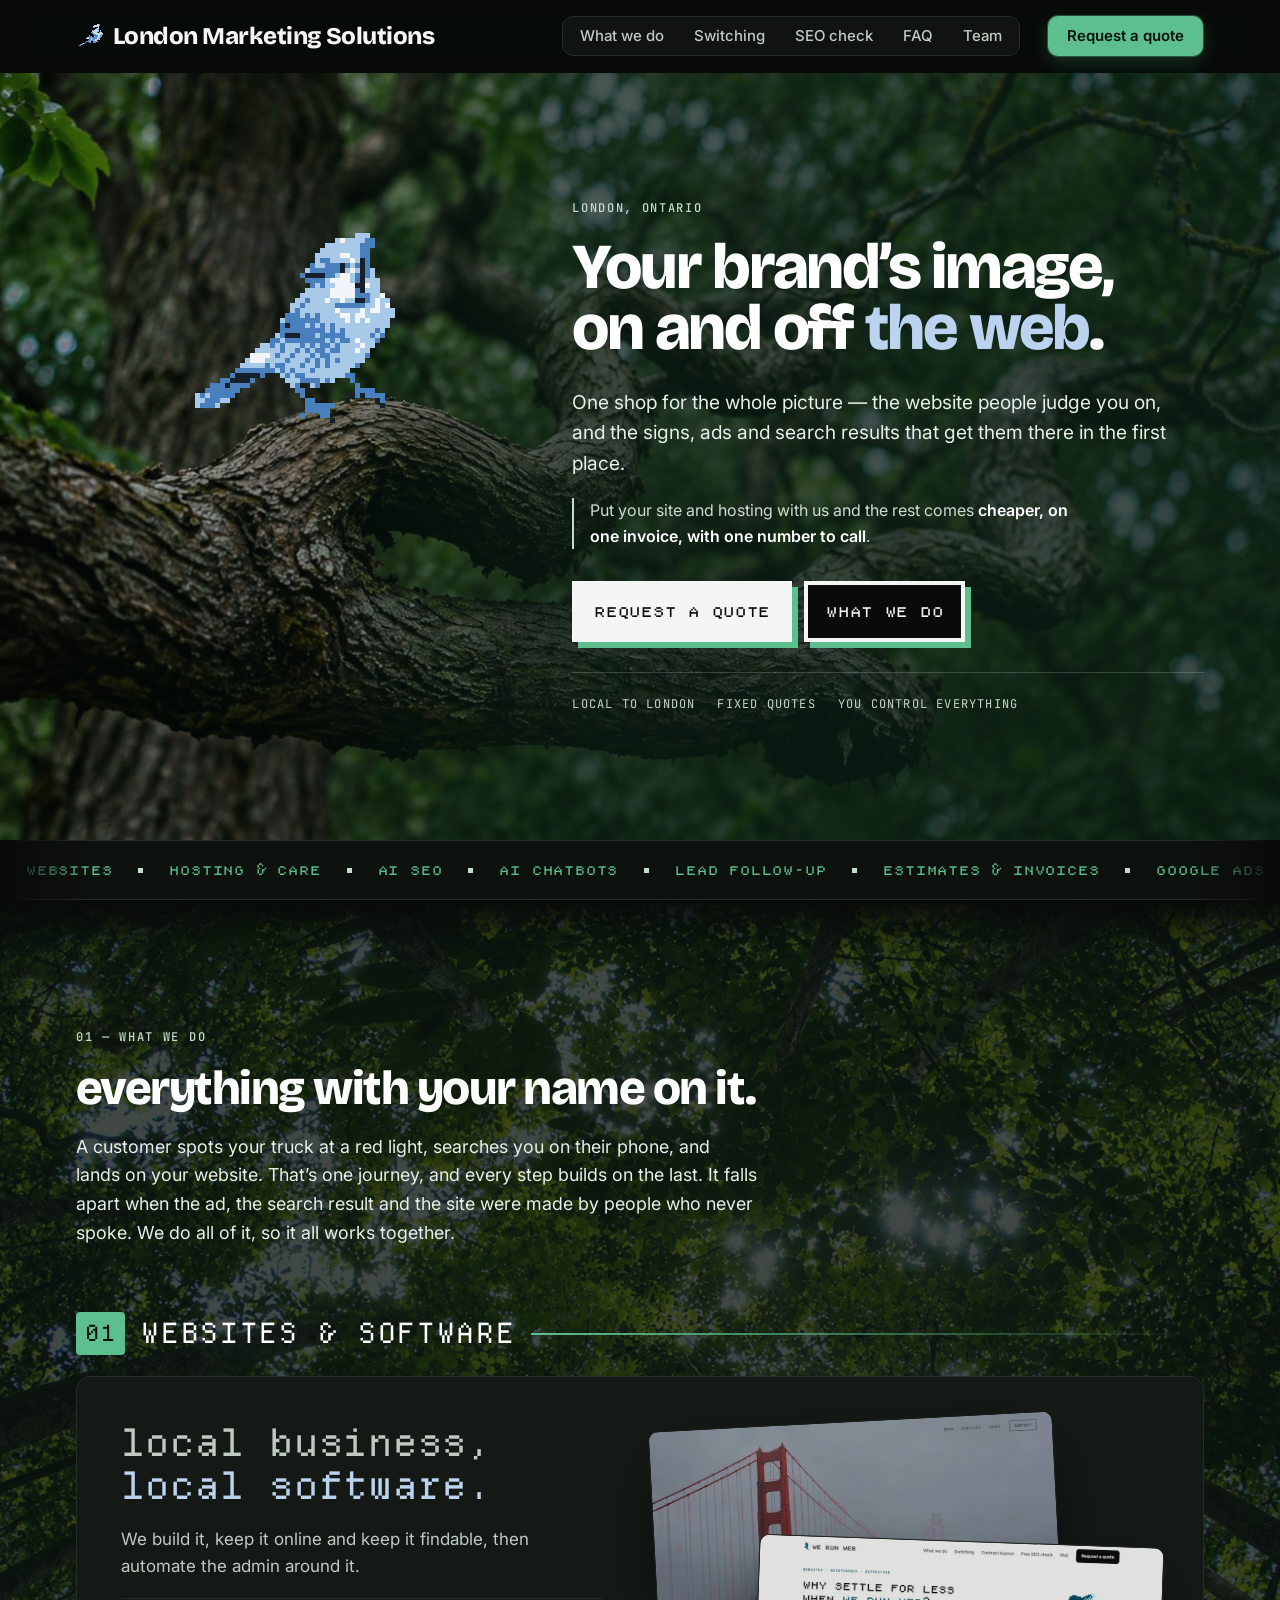
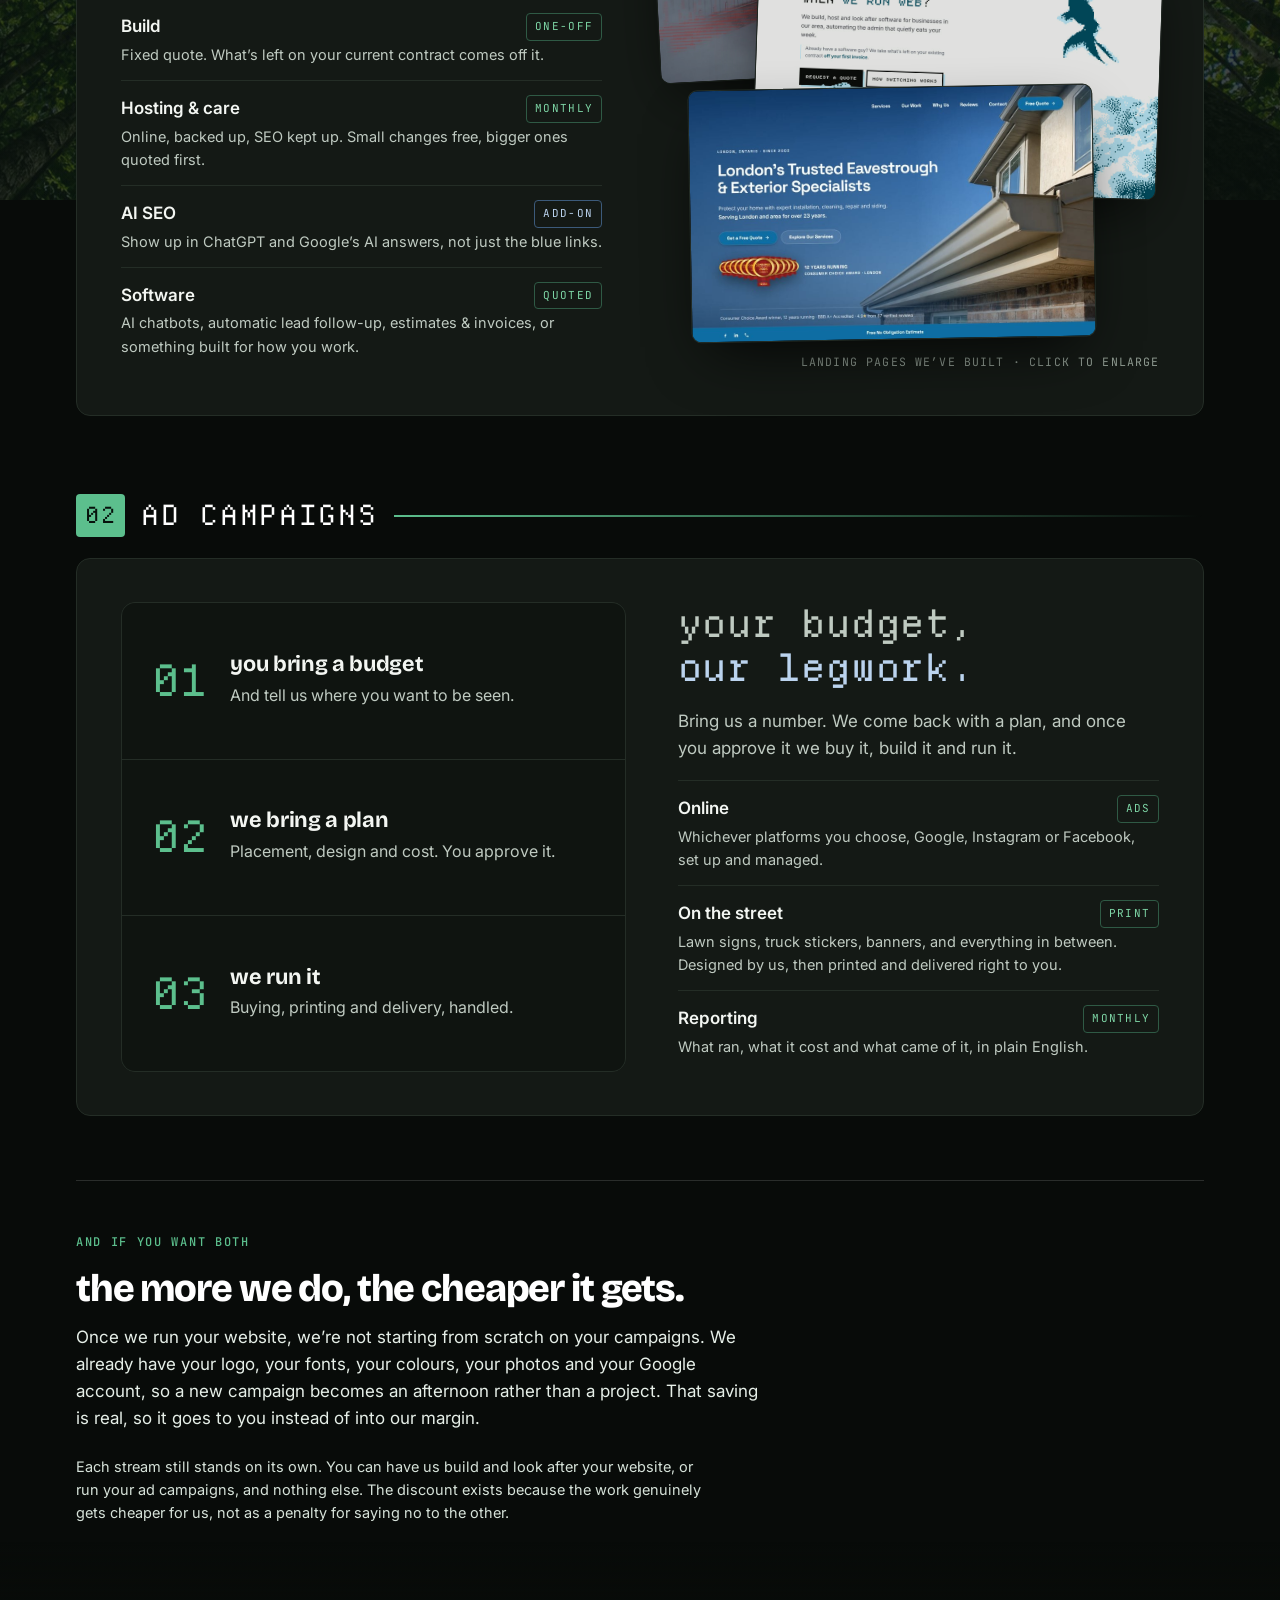
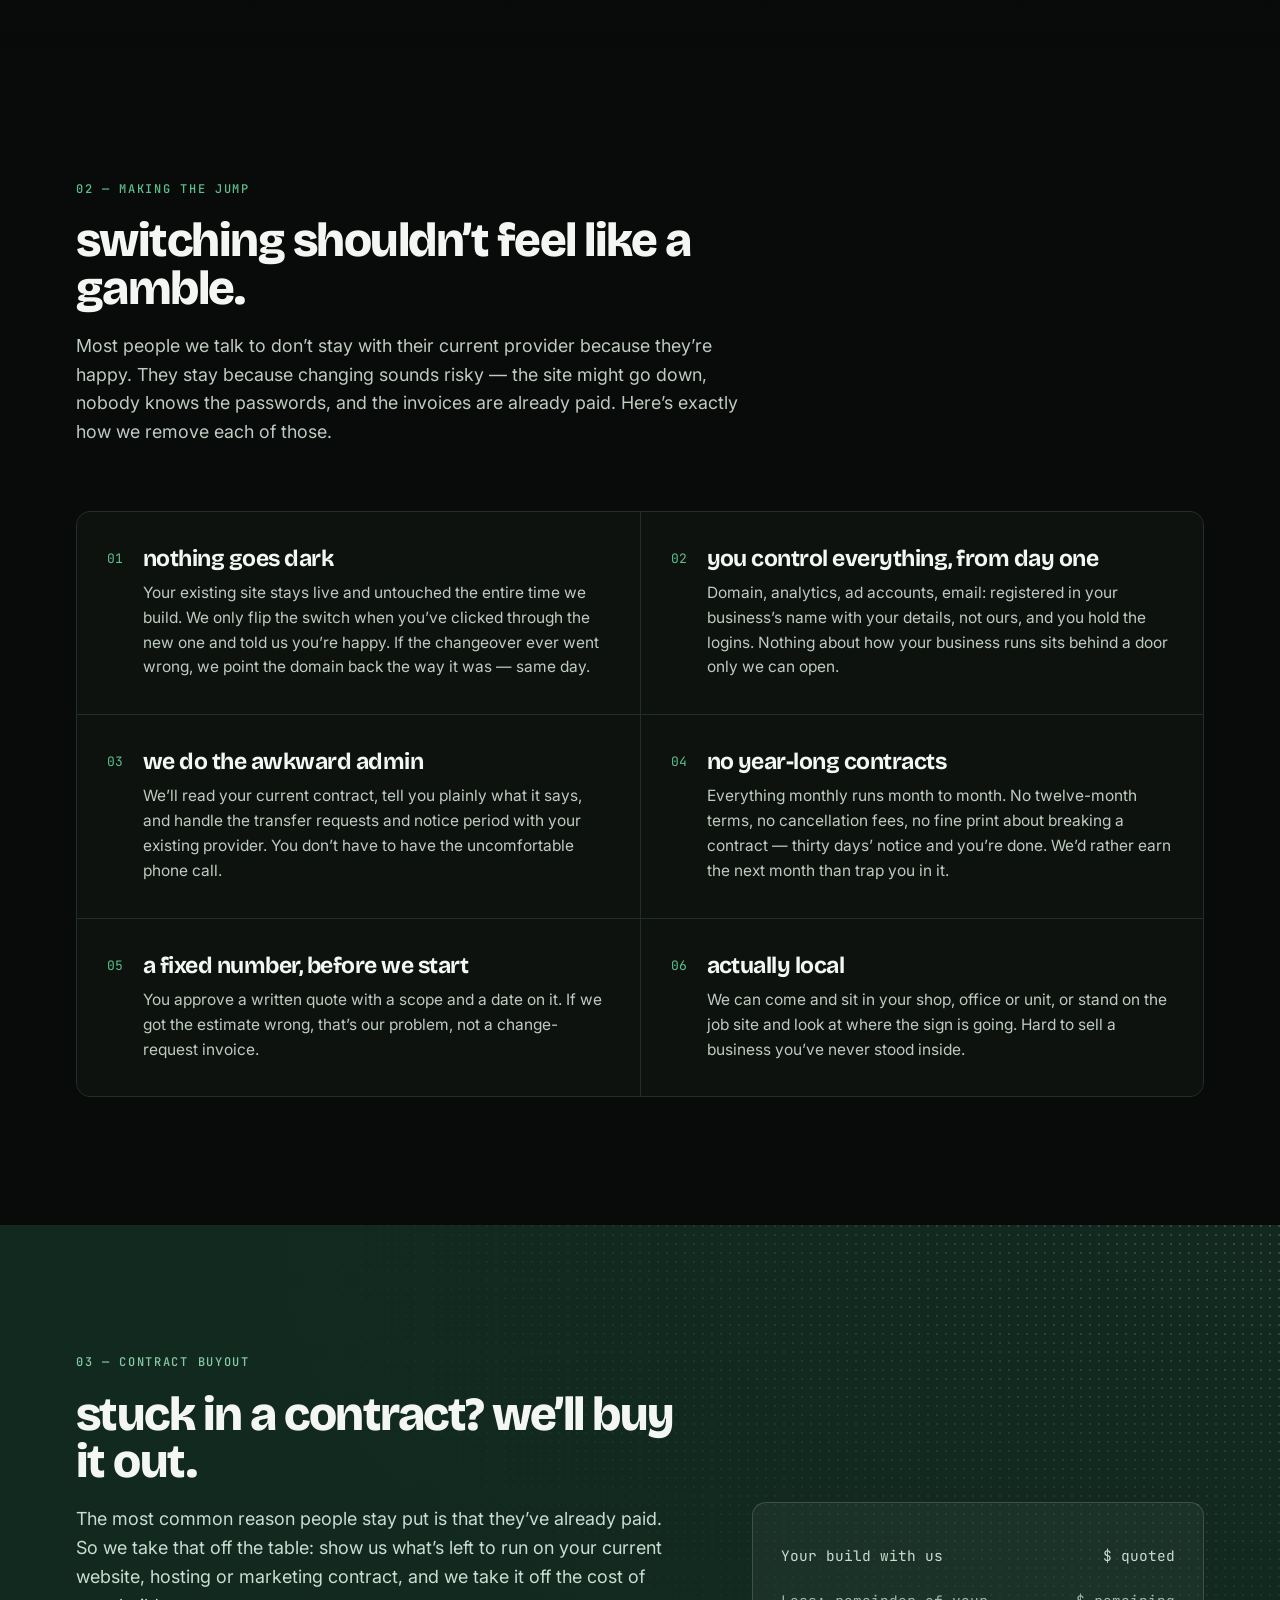
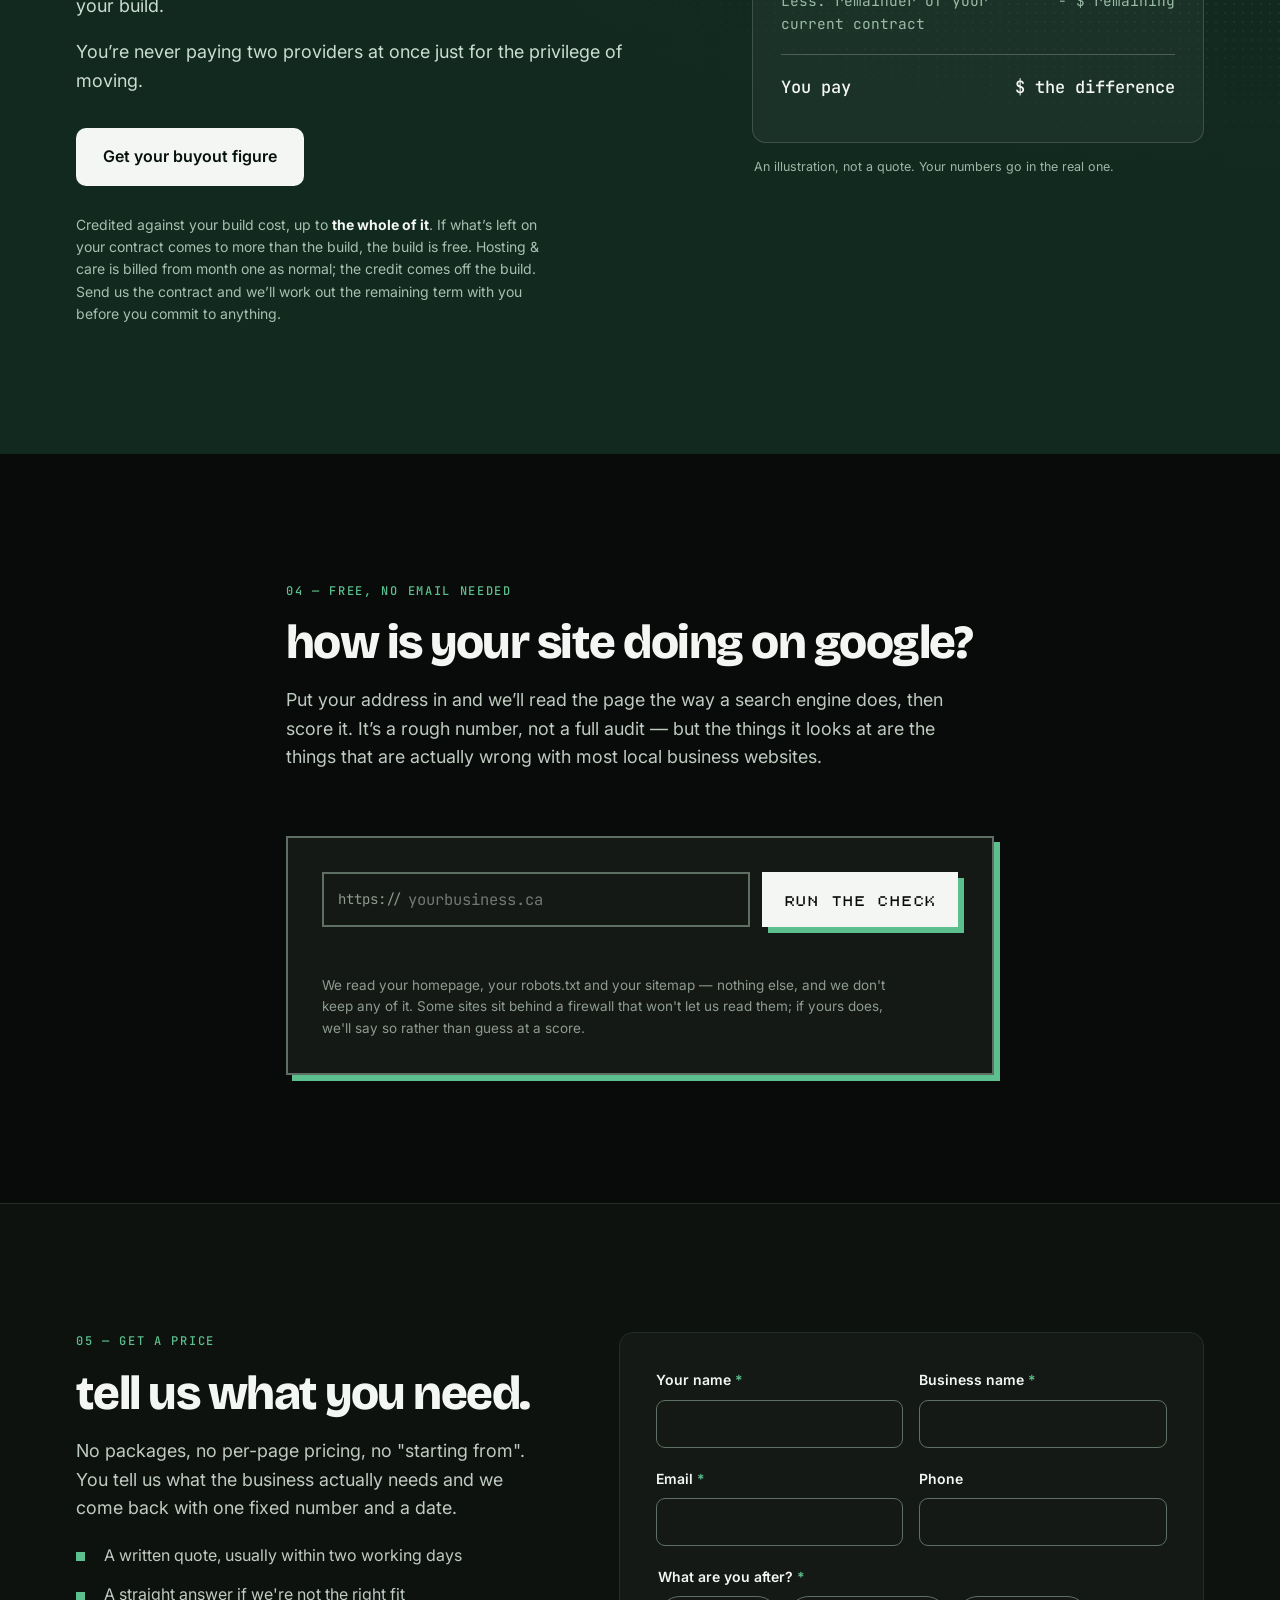
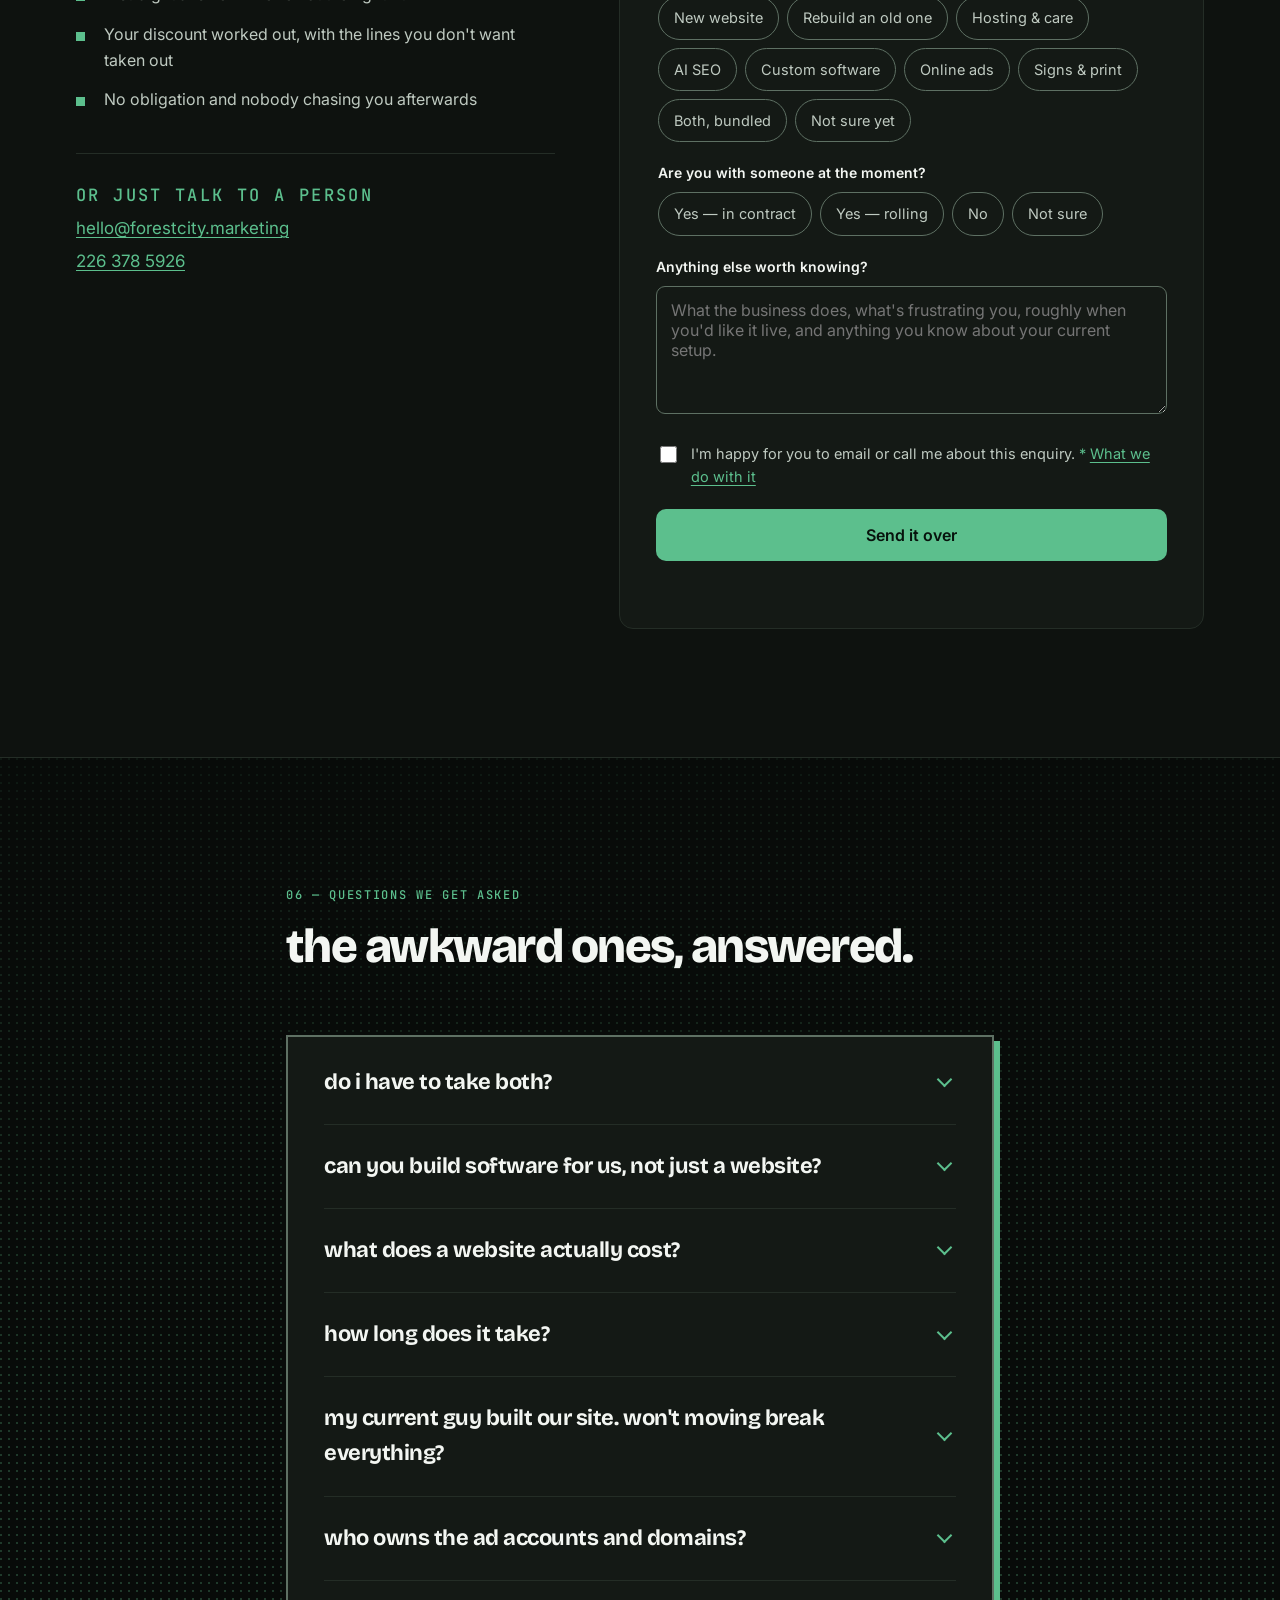
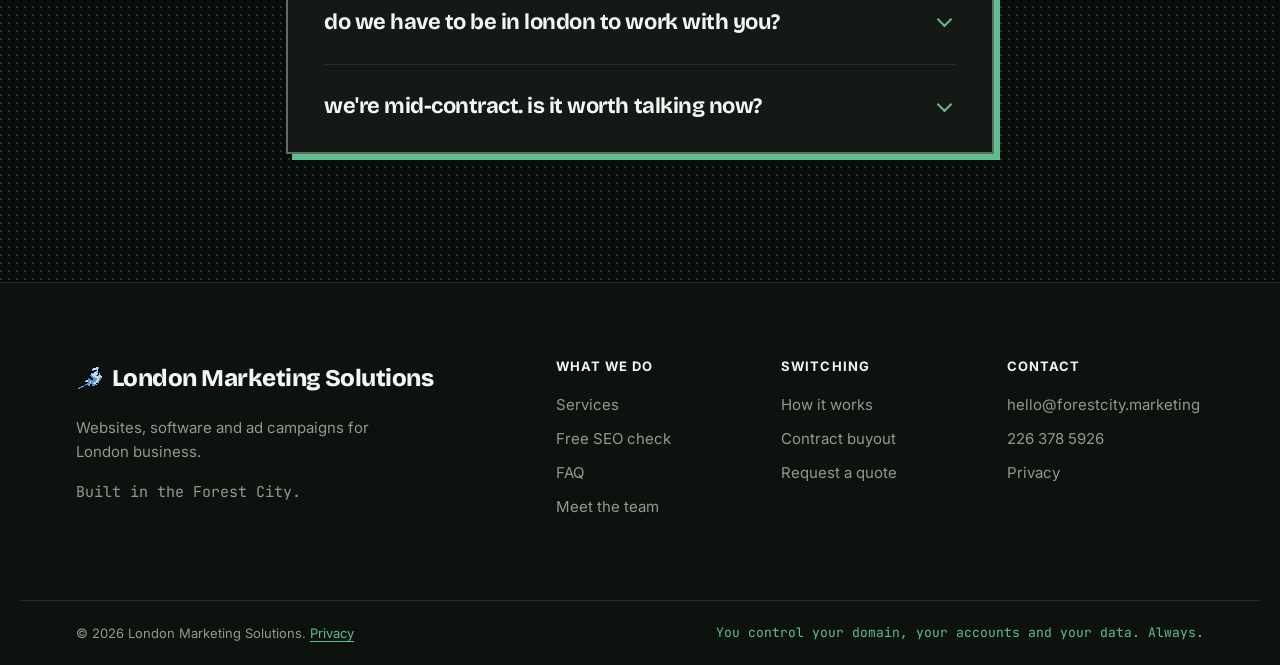
==== commit 29cec98b: "Animate the Golden Gate and We Run Web portfolio cards Each card now loops a short clip of its hero " ====
--- a/index.html
+++ b/index.html
@@ -329,10 +329,10 @@
         </div>
         <figure class="stack stream__art">
           <div class="stack__stage">
-            <button class="stack__card" type="button" data-slot="0" data-full="assets/img/work-portfolio-1440.jpg">
+            <button class="stack__card" type="button" data-slot="0" data-full="assets/img/work-portfolio-1440.jpg" data-clip="assets/video/work-portfolio.mp4" data-clip-full="assets/video/work-portfolio-1440.mp4">
               <img src="assets/img/work-portfolio.jpg" width="960" height="600" alt="Enlarge: a landing page hero with red ASCII art of the Golden Gate Bridge drawn over a foggy photo" loading="lazy">
             </button>
-            <button class="stack__card" type="button" data-slot="1" data-full="assets/img/work-wrw-1440.jpg">
+            <button class="stack__card" type="button" data-slot="1" data-full="assets/img/work-wrw-1440.jpg" data-clip="assets/video/work-wrw.mp4" data-clip-full="assets/video/work-wrw-1440.mp4">
               <img src="assets/img/work-wrw.jpg" width="960" height="600" alt="Enlarge: a software company landing page with an animated pixel-art hero" loading="lazy">
             </button>
             <button class="stack__card" type="button" data-slot="2" data-full="assets/img/work-oe-1440.jpg">
@@ -397,6 +397,7 @@
      Esc, focus trapping and the backdrop come from the browser. -->
 <dialog class="shot-view" id="shot-view" aria-label="Landing page, enlarged">
   <img alt="">
+  <video muted loop playsinline hidden></video>
   <div class="shot-view__bar">
     <p><b></b><span></span></p>
     <button type="button" data-step="-1" aria-label="Previous page">&larr;</button>
--- a/assets/css/styles.css
+++ b/assets/css/styles.css
@@ -743,6 +743,8 @@
   transition:transform .75s cubic-bezier(.2,.7,.2,1), opacity .35s ease, filter .75s ease, border-color .2s ease;
 }
 .stack__card img{ display:block; width:100%; height:100%; object-fit:cover; object-position:top; }
+/* work.js lays a looping clip over the screenshot; the screenshot stays as poster and alt text */
+.stack__card video{ position:absolute; inset:0; width:100%; height:100%; object-fit:cover; object-position:top; }
 .stack__card[data-slot="0"]{ --r:-3deg; z-index:1; filter:brightness(.7); }
 .stack__card[data-slot="1"]{ --x:calc(100cqw - var(--w)); --y:calc((100cqh - var(--h)) * .45); --r:2deg; z-index:2; filter:brightness(.88); }
 .stack__card[data-slot="2"]{ --x:calc((100cqw - var(--w)) * .35); --y:calc(100cqh - var(--h)); --r:-1deg; z-index:3; }
@@ -756,7 +758,8 @@
 .shot-view{ width:min(1200px, 94vw); max-width:none; max-height:94vh; padding:0; border:1px solid var(--line);
   border-radius:var(--r); background:var(--bg-3); color:var(--ink); overflow:hidden; }
 .shot-view::backdrop{ background:rgba(4,6,5,.82); backdrop-filter:blur(3px); }
-.shot-view img{ display:block; width:100%; height:auto; max-height:calc(94vh - 64px); object-fit:contain; background:#000; }
+.shot-view img, .shot-view video{ display:block; width:100%; height:auto; max-height:calc(94vh - 64px); object-fit:contain; background:#000; }
+.shot-view [hidden]{ display:none; }
 .shot-view__bar{ display:flex; align-items:center; gap:10px; padding:14px 18px; }
 .shot-view__bar p{ margin:0; flex:1; font-size:15px; color:var(--ink-2); }
 .shot-view__bar b{ color:var(--ink); margin-right:8px; }
